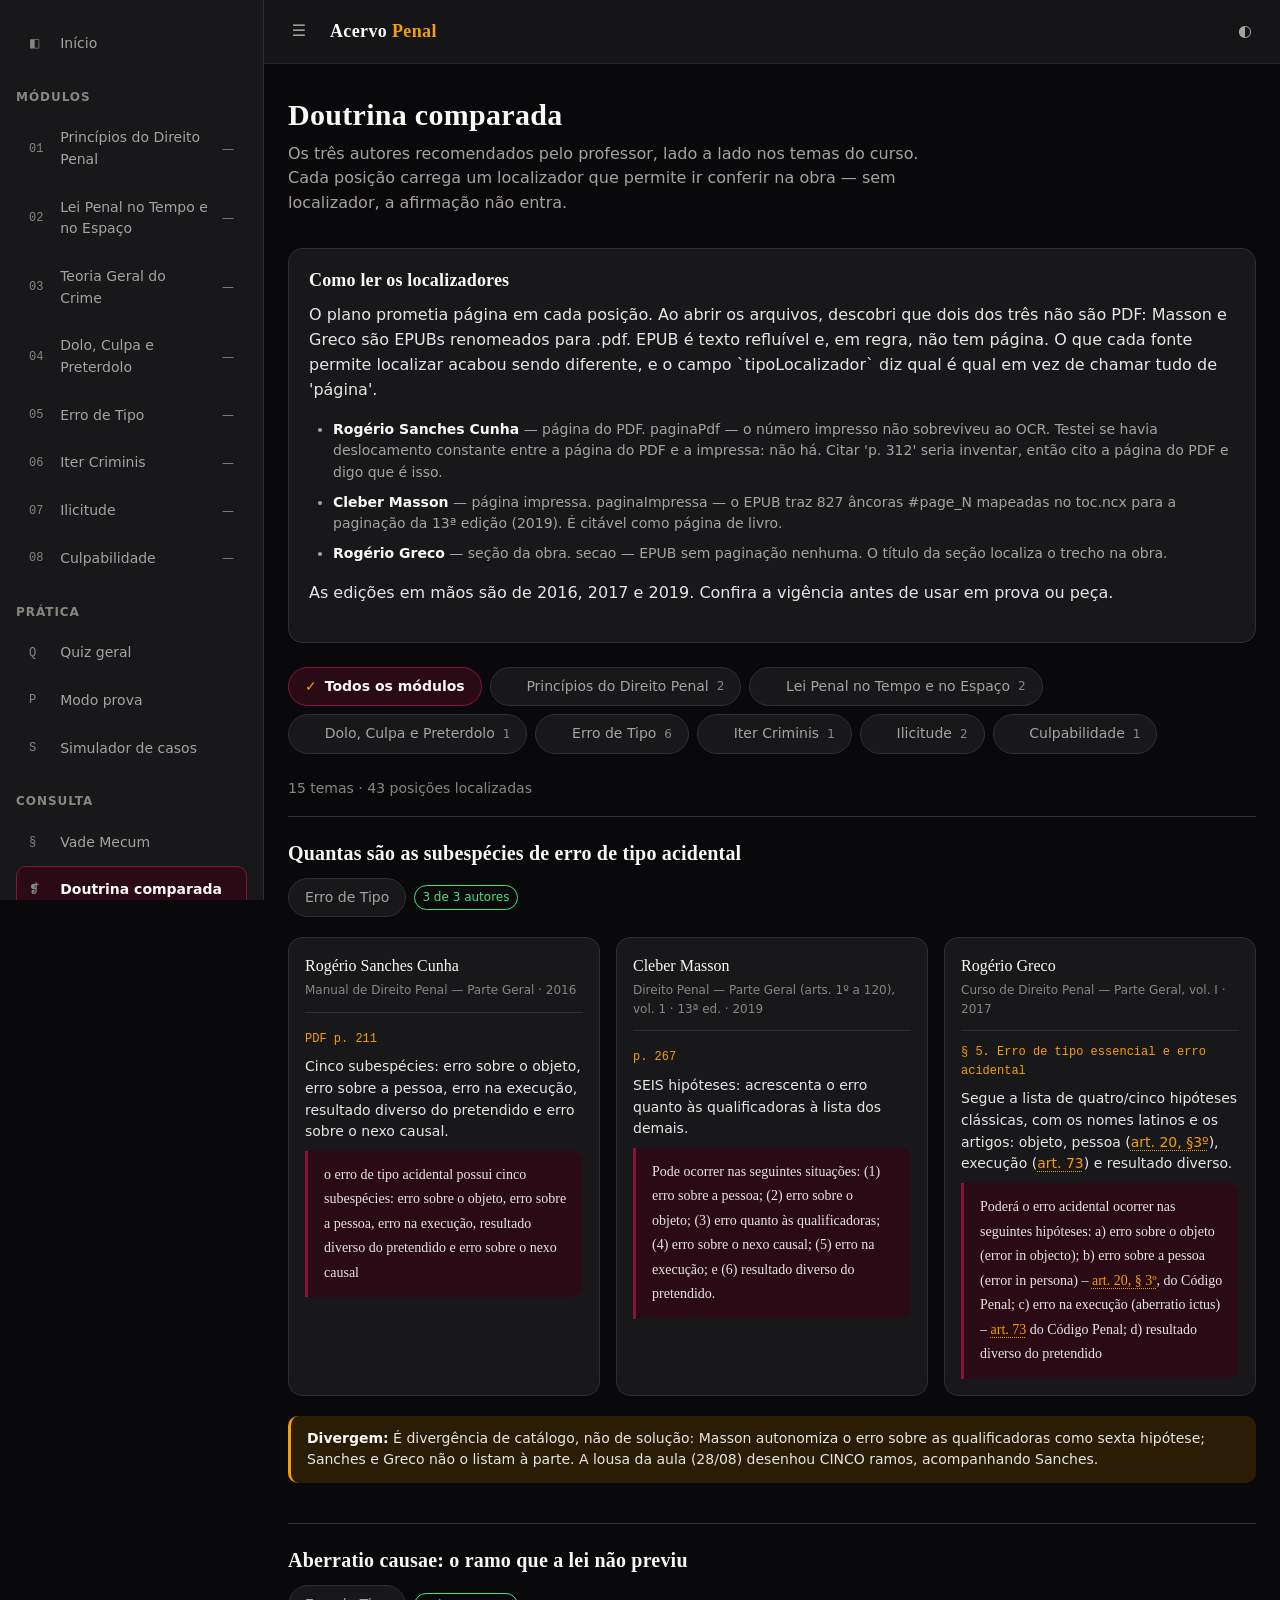
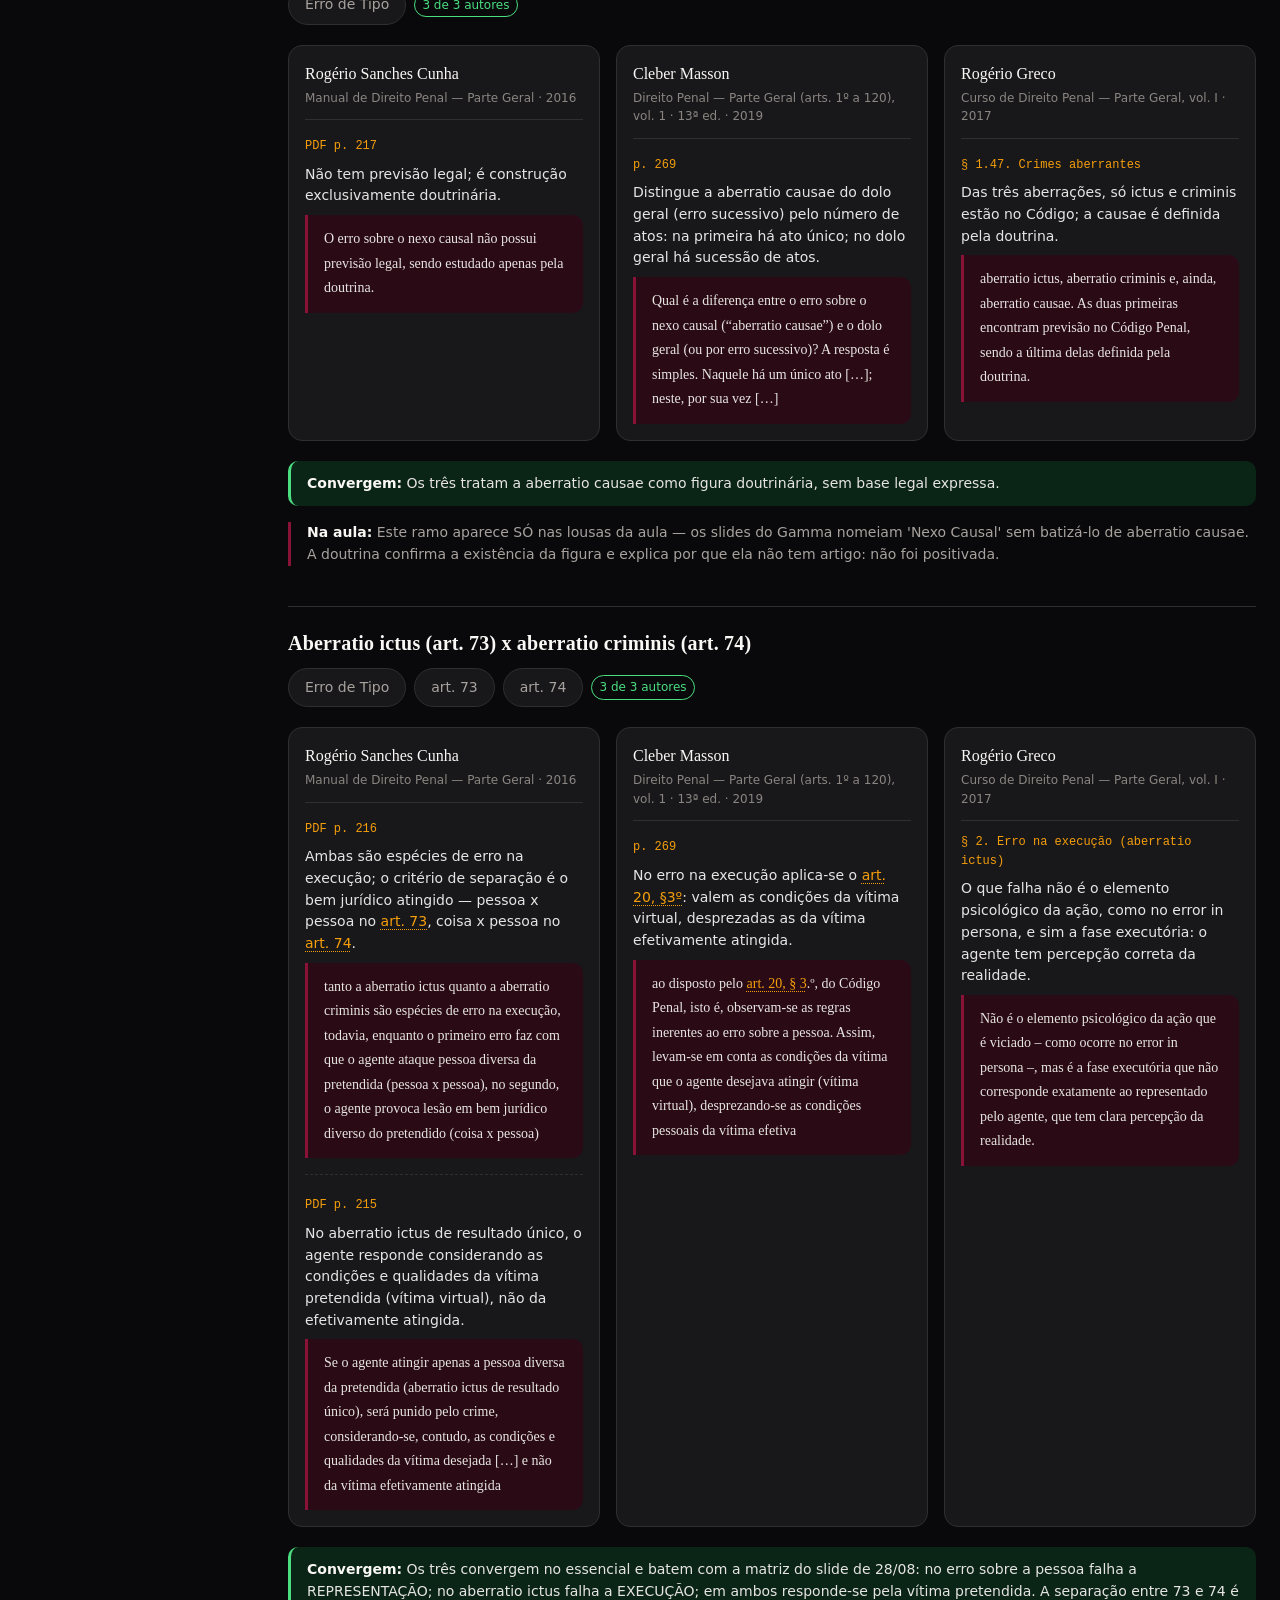
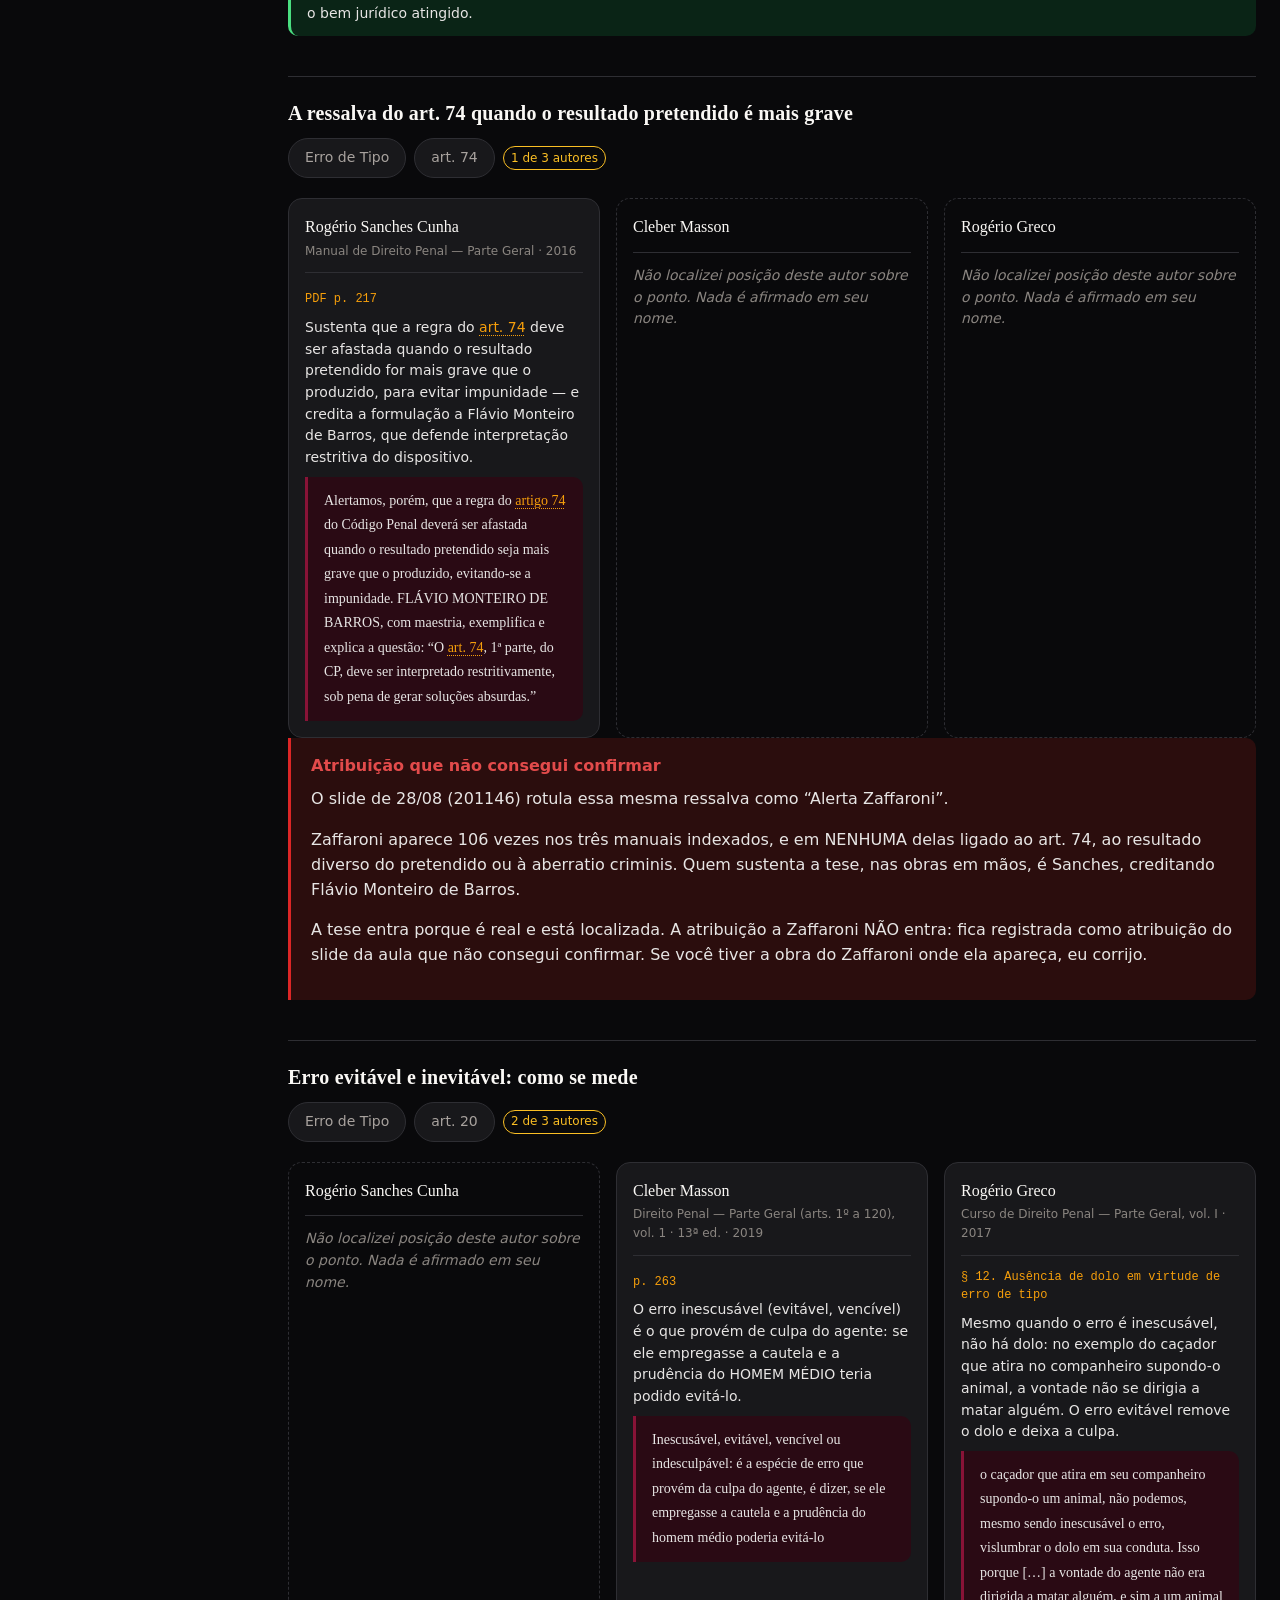
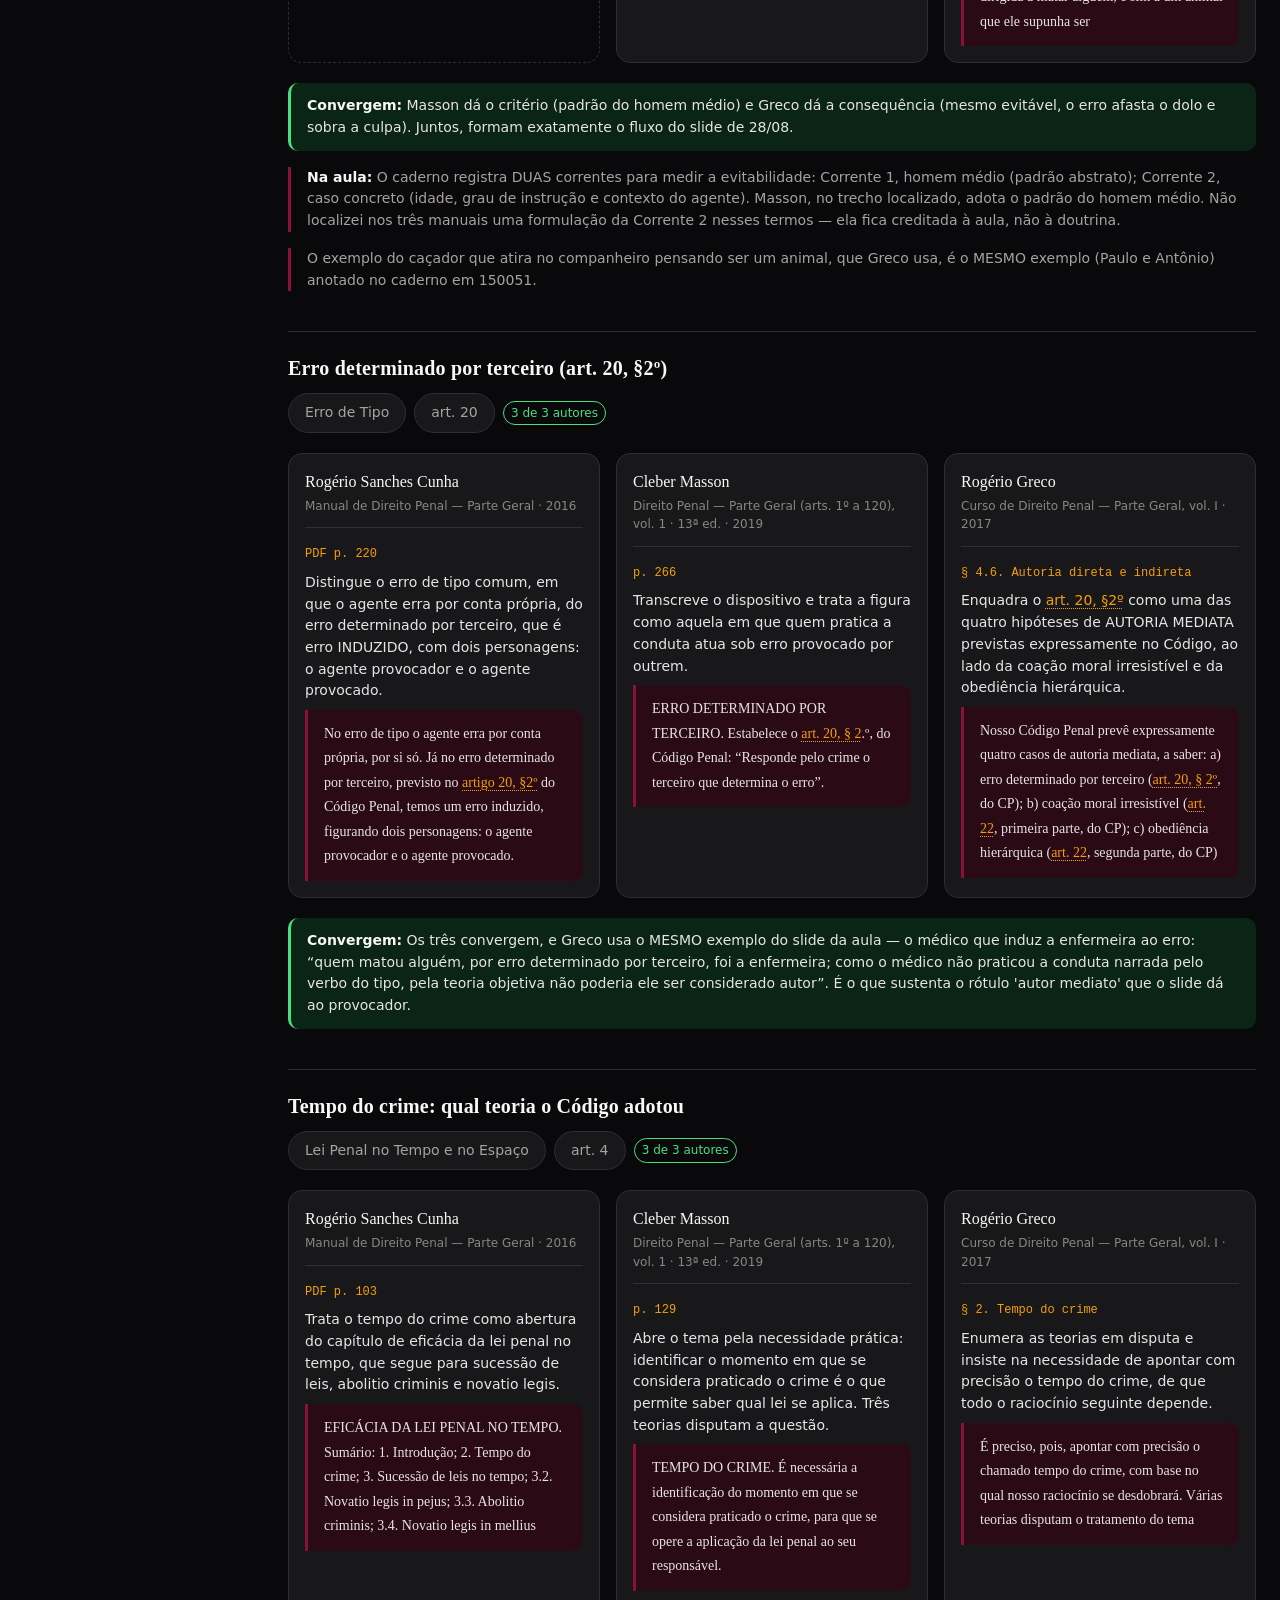
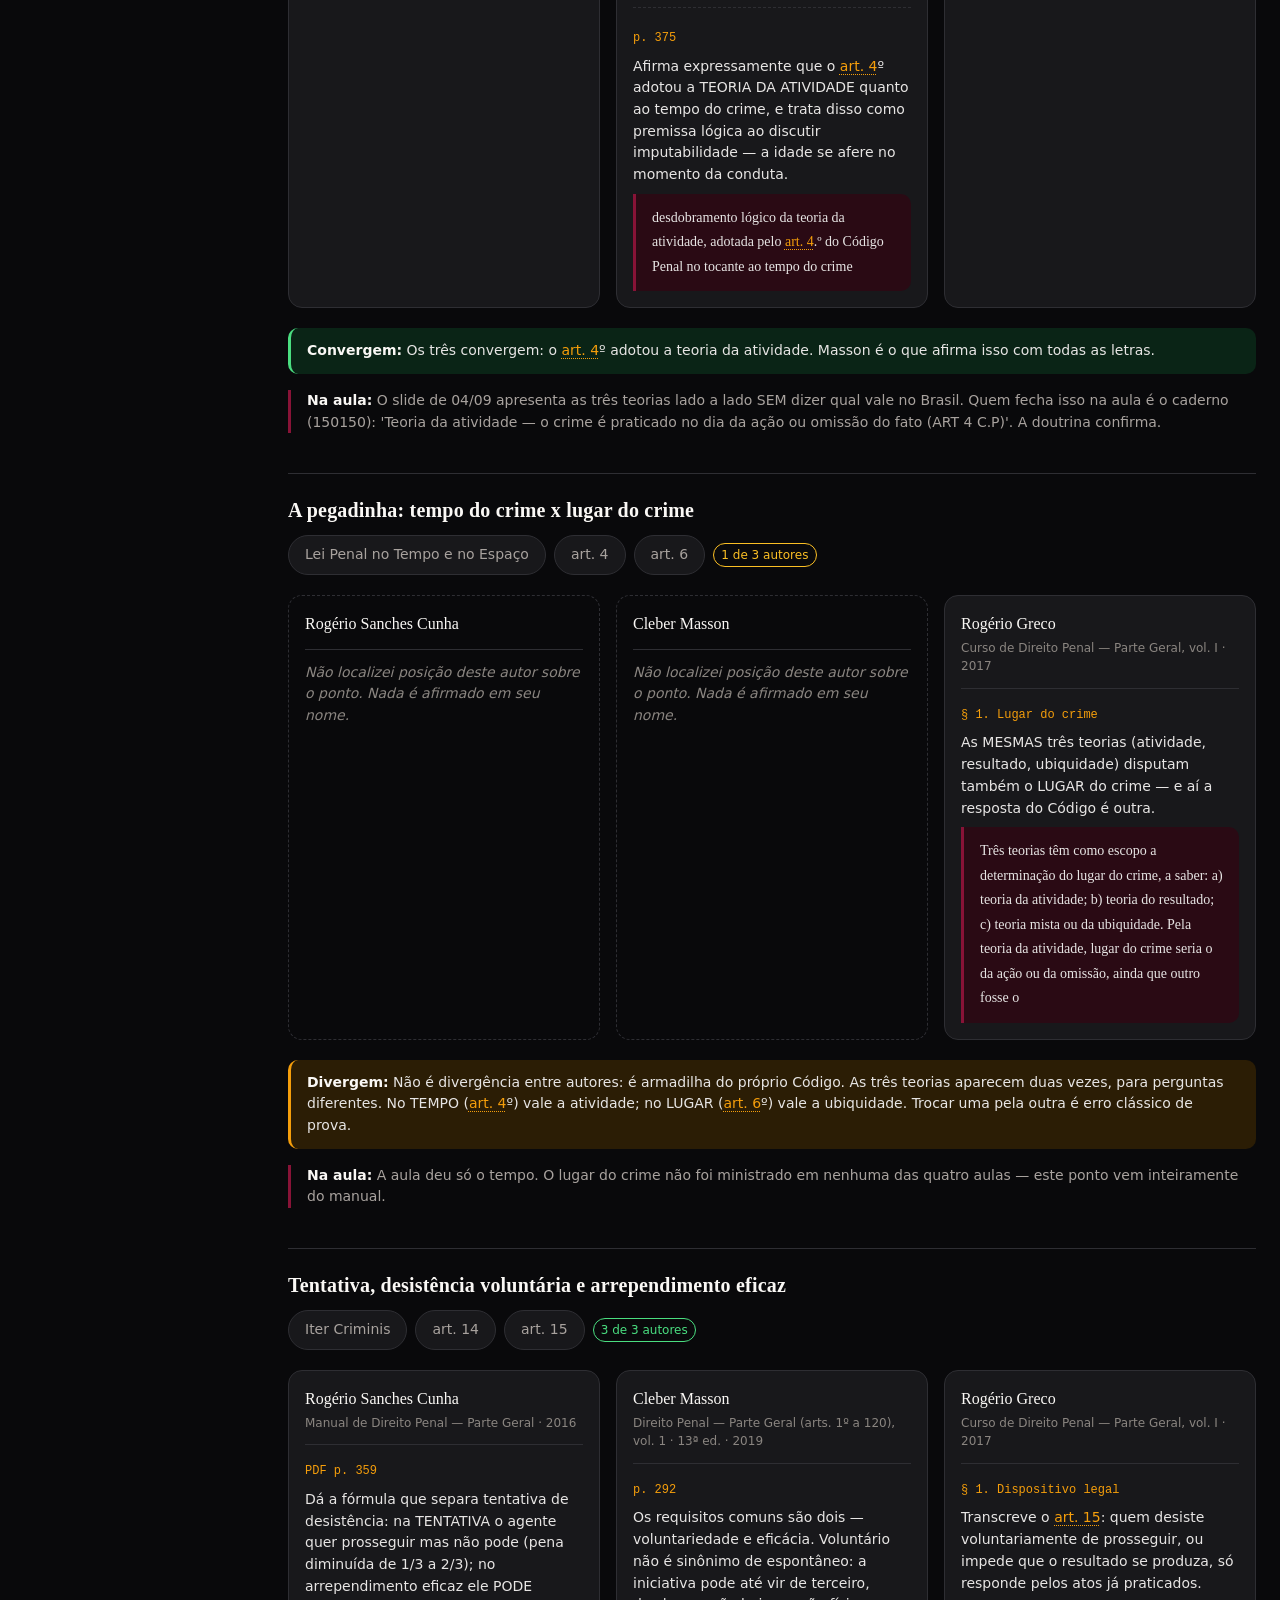
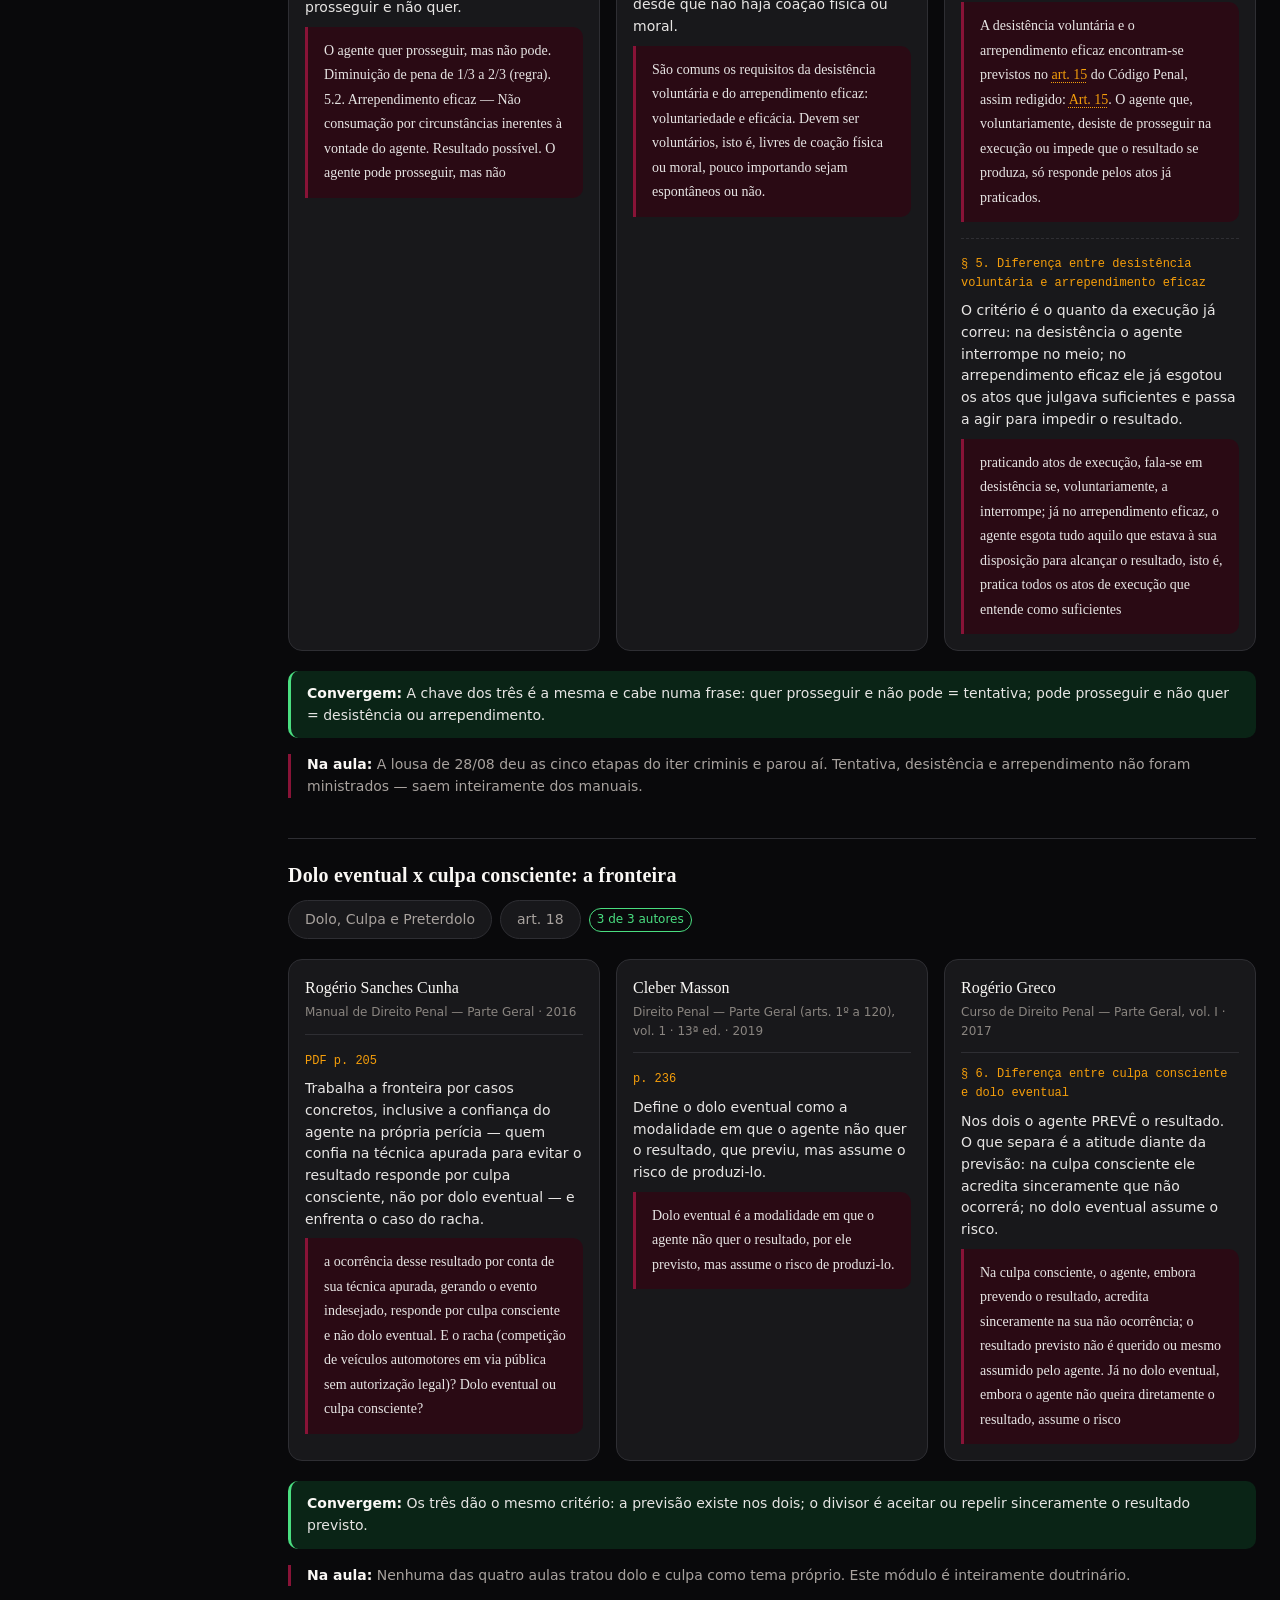
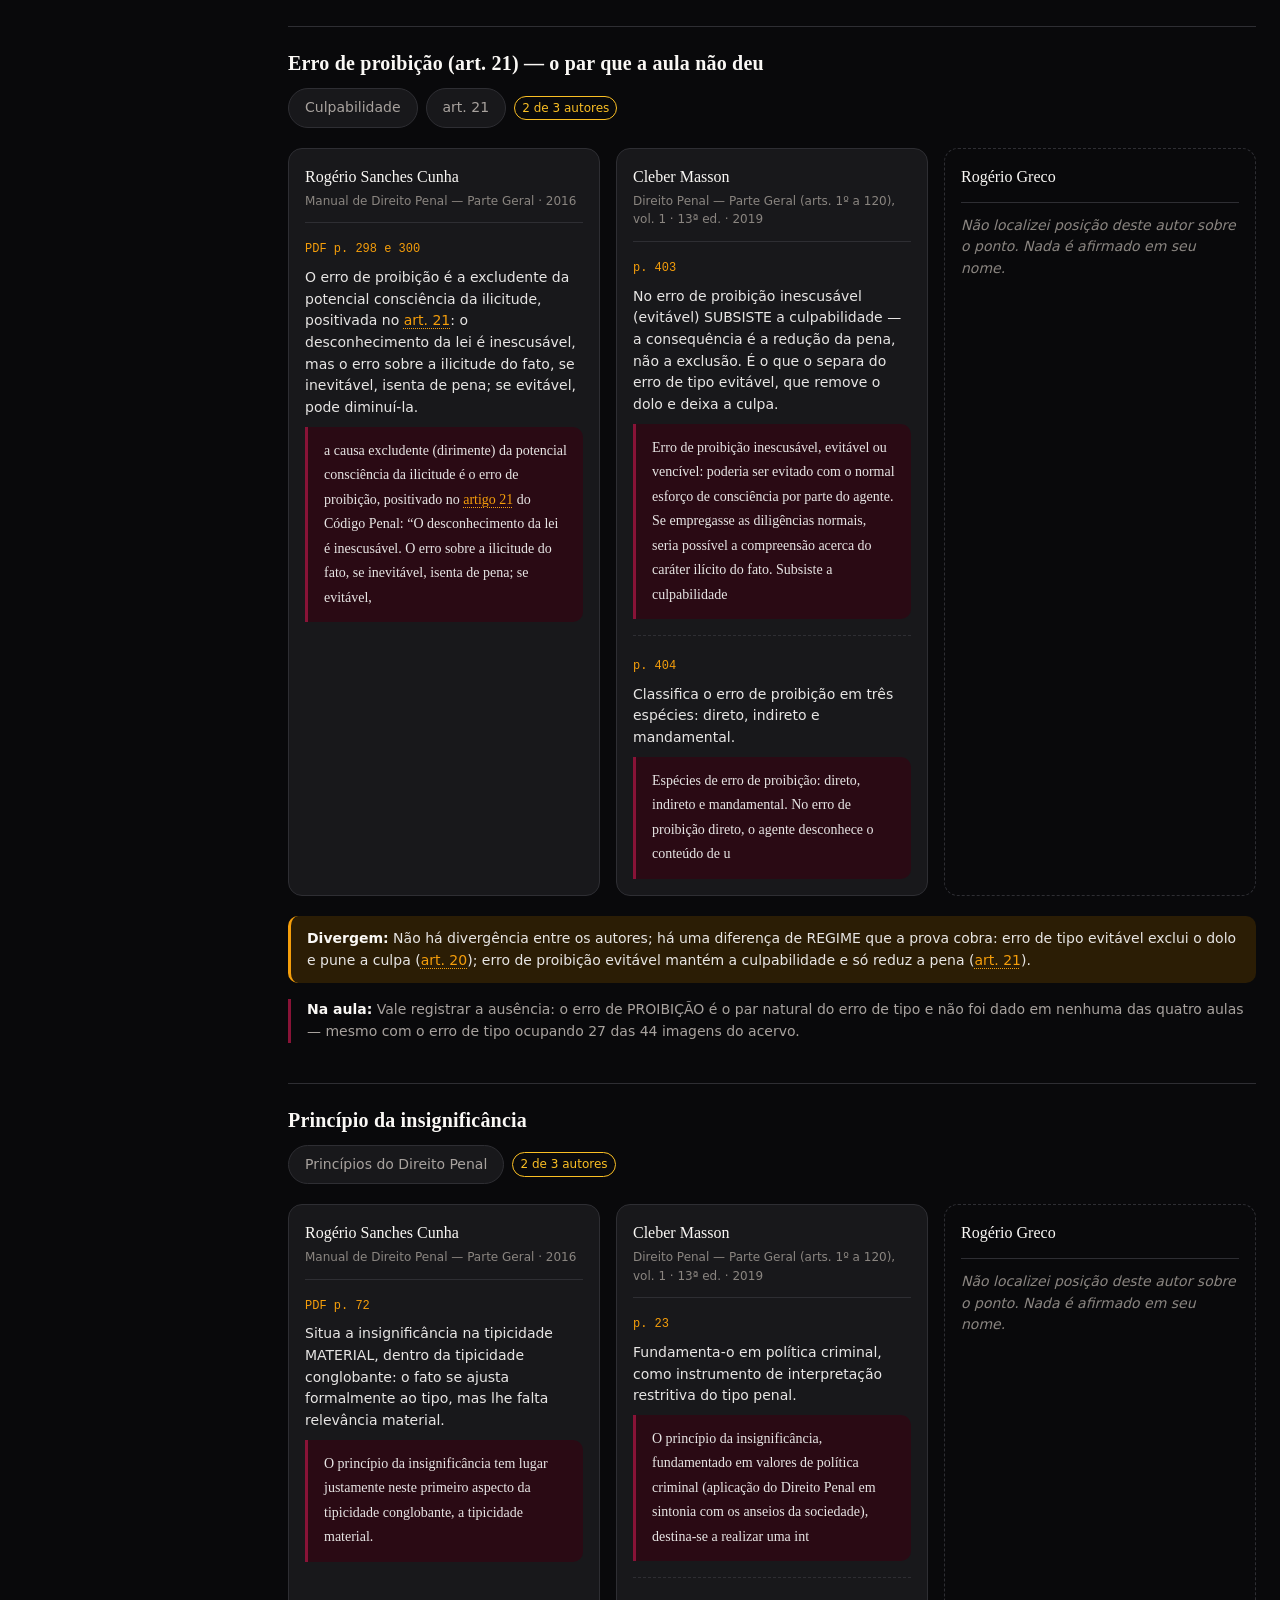
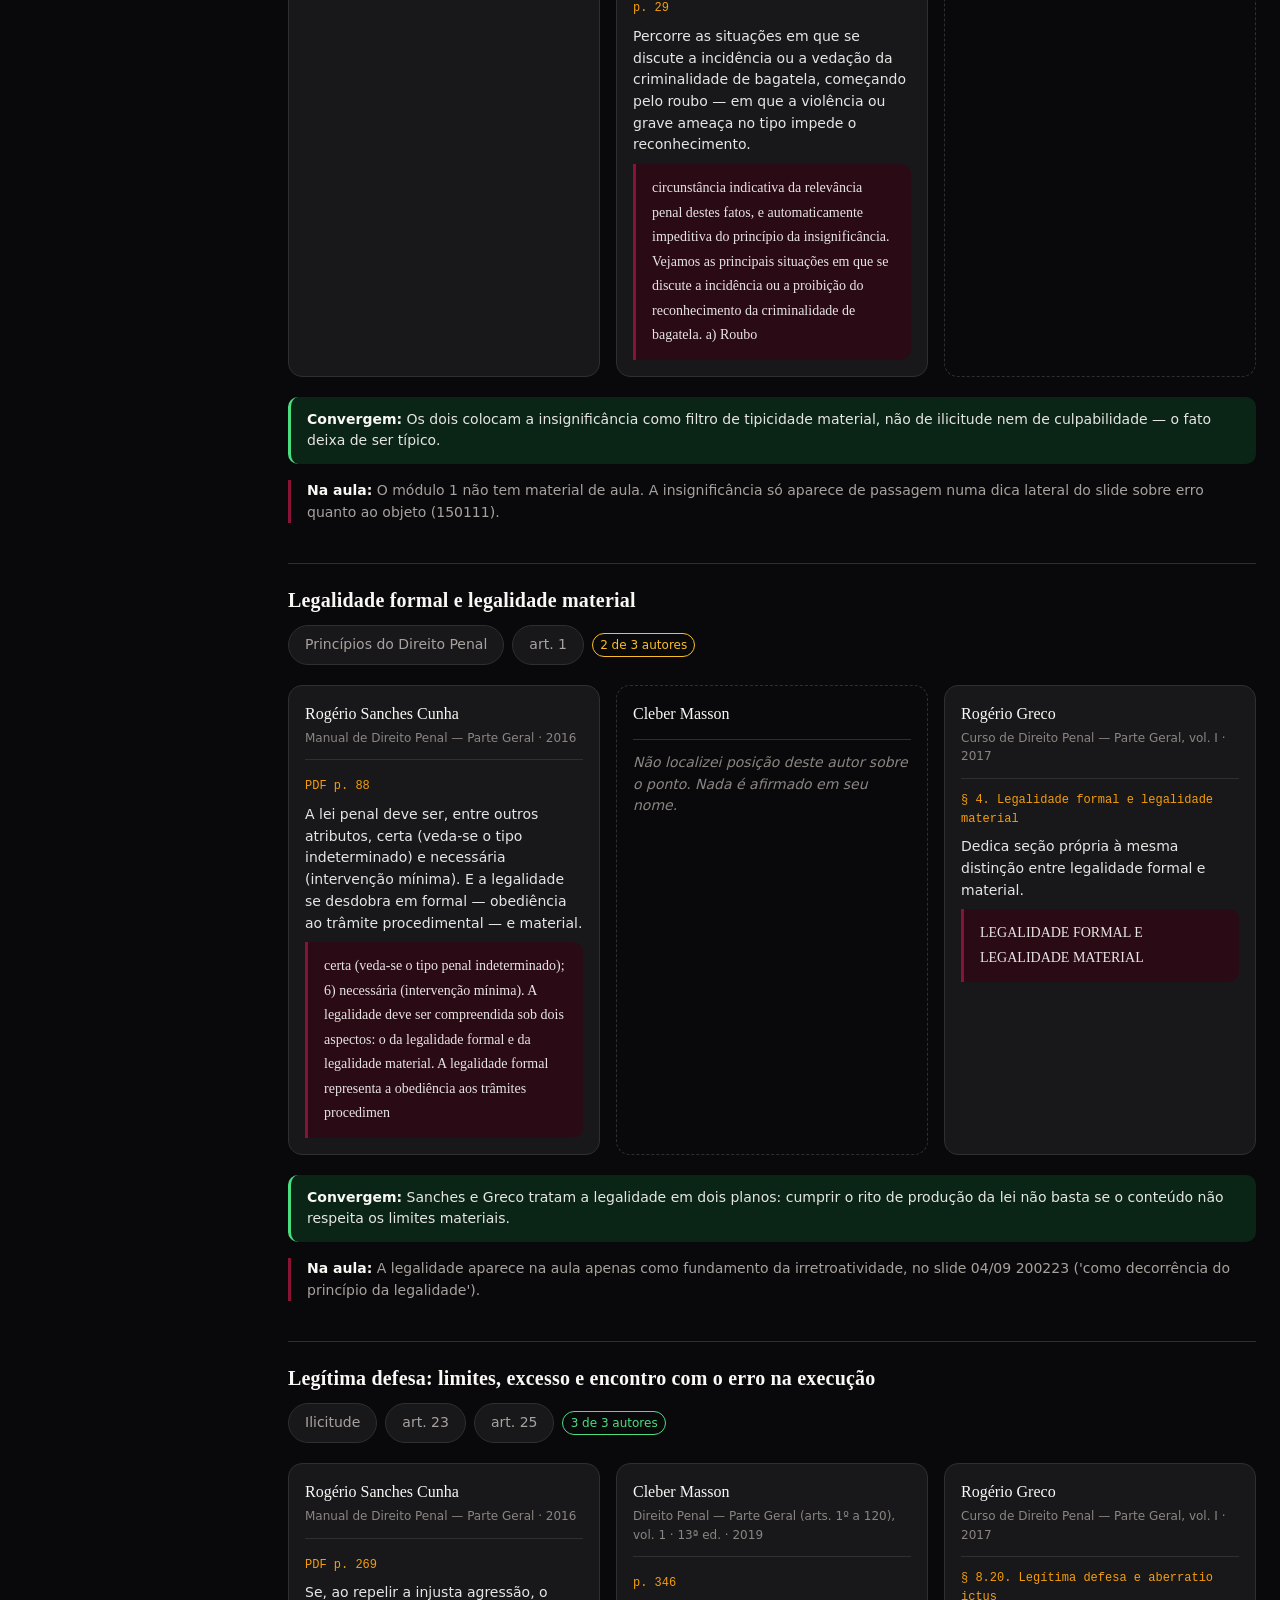
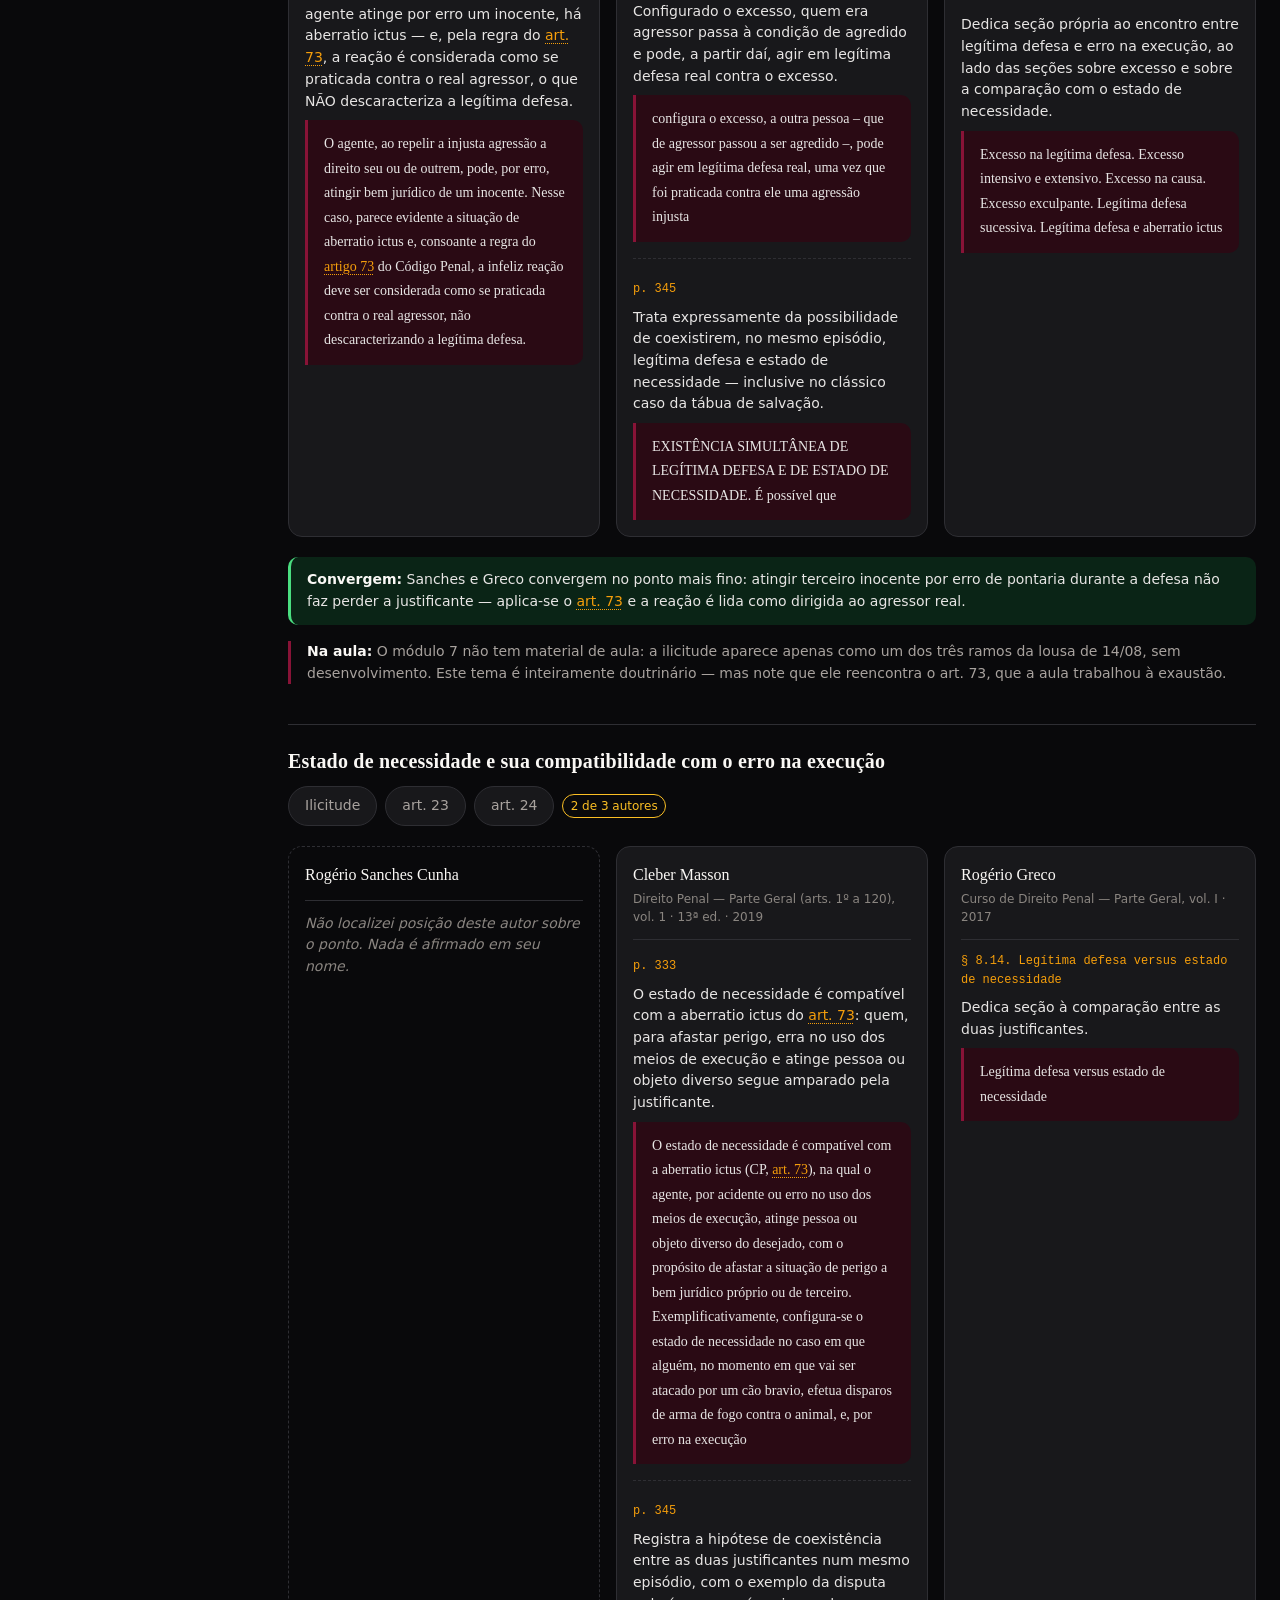
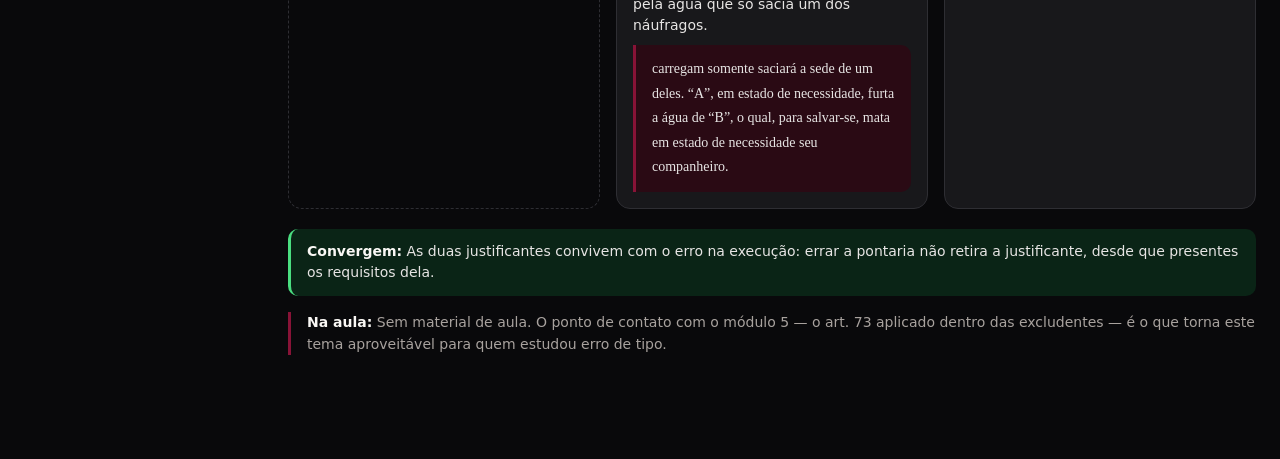
==== doutrina.html @ 74ef8bcc "feat: banco de questoes ampliado, flashcards com estado visivel e doutrina comparada Fases 6 e 7 do " ====
<!doctype html>
<html lang="pt-BR">
<head>
  <meta charset="utf-8">
  <meta name="viewport" content="width=device-width, initial-scale=1, viewport-fit=cover">
  <title>Doutrina comparada — Acervo Penal</title>
  <meta name="description" content="Sanches, Masson e Greco lado a lado nos temas do curso, com localizador em cada posição e links para os artigos do Código Penal.">
  <meta name="theme-color" content="#09090B">

  <link rel="manifest" href="manifest.json">
  <link rel="icon" href="favicon.ico" sizes="any">
  <meta name="apple-mobile-web-app-capable" content="yes">
  <meta name="apple-mobile-web-app-status-bar-style" content="black-translucent">
  <meta name="apple-mobile-web-app-title" content="Acervo Penal">

  <link rel="stylesheet" href="css/variables.css">
  <link rel="stylesheet" href="css/base.css">
  <link rel="stylesheet" href="css/layout.css">
  <link rel="stylesheet" href="css/components.css">
  <link rel="stylesheet" href="css/paginas.css">
</head>
<body class="tem-bottomnav">

<a class="skip-link" href="#conteudo">Pular para o conteúdo</a>
<div class="sidebar-backdrop" id="sidebarBackdrop"></div>
<aside class="sidebar" id="sidebar" aria-label="Navegação do acervo"></aside>

<div class="app">
  <header class="topbar">
    <button class="icon-btn menu-toggle" id="btnMenu" aria-label="Abrir menu" aria-expanded="false" aria-controls="sidebar">☰</button>
    <a class="topbar-marca" href="index.html">Acervo <span>Penal</span></a>
    <span class="topbar-espaco"></span>
    <button class="icon-btn" id="btnTema" aria-label="Alternar tema claro e escuro" aria-pressed="false">◐</button>
  </header>

  <main class="main" id="conteudo">
    <div class="container">
      <div class="pagina-cabecalho">
        <h1 class="pagina-titulo">Doutrina comparada</h1>
        <p class="pagina-sub">
          Os três autores recomendados pelo professor, lado a lado nos temas do curso.
          Cada posição carrega um localizador que permite ir conferir na obra — sem
          localizador, a afirmação não entra.
        </p>
      </div>
      <div id="doutrina"></div>
    </div>
  </main>
</div>

<nav class="bottom-nav" id="bottomNav" aria-label="Navegação principal"></nav>

<script src="data/bundle.js"></script>
<script src="js/storage.js"></script>
<script src="js/progress.js"></script>
<script src="js/modules.js"></script>
<script src="js/app.js"></script>
<script src="js/doutrina.js"></script>
<script>
  App.iniciarShell("doutrina");
  Doutrina.iniciar(document.getElementById("doutrina"));
</script>

<script>
/* isSecureContext é verdadeiro sob HTTPS e também em localhost, mas falso
   em file:// — que é onde o navegador recusaria o registro e a tentativa
   sujaria o console, coisa que este projeto não admite. */
if ("serviceWorker" in navigator && window.isSecureContext) {
  addEventListener("load", () => {
    navigator.serviceWorker.register("sw.js").catch(() => {});
  });
}
</script>

</body>
</html>
---- css/variables.css ----
/* ═══════════════════════════════════════════════════════════════
   Acervo Penal — tokens de design
   Paleta penalista: vinho bordô + âmbar sobre ônix.

   FONTE ÚNICA DE VERDADE. Nenhum valor cru de cor, espaço, raio,
   sombra ou duração deve aparecer nos outros arquivos CSS. Trocar a
   identidade visual inteira tem de ser editar só este arquivo — é o
   que permite a rodada de refinamento no Astra sem caçar valores.

   ─────────────────────────────────────────────────────────────
   SOBRE OS NÚMEROS DE CONTRASTE NOS COMENTÁRIOS
   Todos foram medidos (WCAG 2.1, fórmula de luminância relativa)
   contra os dois fundos reais do tema escuro: --onix-fundo #09090B
   e --onix-superficie #18181B. O par mais apertado é sempre o da
   superfície, então é ele que decide.

   Exigências: texto ≥ 4,5:1 · texto grande e componentes ≥ 3:1.

   O ACHADO QUE MOLDOU ESTA PALETA
   O vinho bordô #881337 dá 2,08:1 sobre o fundo e 1,85:1 sobre o
   card. Ele reprova não só como texto, mas até como borda ou ícone.
   Isso NÃO o desqualifica: ele continua sendo a cor da identidade —
   só que como PREENCHIMENTO, onde o contraste que importa é o do
   rótulo sobre ele (#FAF8F5 sobre #881337 = 9,02:1, folgado).

   A consequência de desenho é que o vinho manda nos fundos e o
   âmbar manda no que é interativo e no que é texto de destaque.
   Para quando a família vinho precisar mesmo virar texto, existe
   --vinho-texto, a menor variação da mesma matiz que passa.
   ═══════════════════════════════════════════════════════════════ */

:root {
  /* ── Identidade: vinho bordô ────────────────────────────────
     PREENCHIMENTO APENAS. Ver a nota do cabeçalho.               */
  --vinho:        #881337;  /* 2,08 fundo · 1,85 card — só fundo  */
  --vinho-claro:  #991B1B;  /* 2,39 · 2,13 — hover do preenchim.  */
  --vinho-fundo:  #2A0A14;  /* lavagem para faixas e selos        */

  /* Menor clareamento da matiz vinho que passa AA como texto.
     Usar em destaque tipográfico da família vinho no tema escuro. */
  --vinho-texto:  #E54274;  /* 5,08 fundo · 4,52 card — AA texto  */

  /* ── Acento: âmbar ──────────────────────────────────────────
     Passa como texto com folga nos dois fundos, então é ele que
     carrega links, ícones e números.                             */
  --ambar:        #F59E0B;  /* 9,26 fundo · 8,25 card — AA texto  */
  --ambar-escuro: #D97706;  /* 6,24 · 5,56 — AA texto e bordas    */
  --ambar-fundo:  #2B1D05;  /* lavagem para realces               */

  /* ── Ônix: fundos do tema escuro ───────────────────────────── */
  --onix-fundo:      #09090B;
  --onix-superficie: #18181B;
  --onix-elevado:    #202024;
  --onix-hover:      #27272A;
  --borda-sutil:     #2E2E33;

  /* ── Texto do tema escuro ──────────────────────────────────── */
  --pergaminho:      #FAF8F5;  /* 18,77 · 16,71 — títulos          */
  --texto-claro:     #E7E5E4;  /* 15,85 · 14,11 — corpo            */
  --texto-medio:     #A8A29E;  /*  7,89 ·  7,02 — secundário       */
  --texto-apagado:   #8A8580;  /*  5,45 ·  4,85 — legendas         */

  /* ── Estados ────────────────────────────────────────────────
     #DC2626 dá 4,12 / 3,67: aprova como COMPONENTE (≥3) e reprova
     como TEXTO (<4,5). Fica na borda e no fundo do alerta; o texto
     do alerta usa --alerta-texto.                                */
  --alerta:        #DC2626;  /* 4,12 · 3,67 — borda/fundo         */
  --alerta-texto:  #E24B4B;  /* 5,06 · 4,51 — AA texto            */
  --alerta-fundo:  #2B0D0D;
  --sucesso:       #4ADE80;  /* 12,3 · 10,9                       */
  --sucesso-fundo: #0A2416;
  --atencao:       #FBBF24;  /* 11,6 · 10,3                       */

  /* ── Botão primário ────────────────────────────────────────
     O preenchimento é o vinho da identidade; quem precisa passar
     é o rótulo sobre ele, e passa com folga.                     */
  --btn-primario-bg:       var(--vinho);
  --btn-primario-fg:       var(--pergaminho);  /* 9,02 sobre vinho */
  --btn-primario-bg-hover: var(--vinho-claro);
  --btn-primario-fg-hover: var(--pergaminho);  /* 7,84 — ainda AA  */

  /* ── Semânticos: é o que o resto do CSS consome ─────────────
     Nunca use os tokens de paleta acima diretamente nos outros
     arquivos. Consuma daqui — é o que faz o tema claro funcionar
     sem reescrever componente nenhum.                            */
  --bg:            var(--onix-fundo);
  --bg-superficie: var(--onix-superficie);
  --bg-elevado:    var(--onix-elevado);
  --bg-hover:      var(--onix-hover);
  --borda:         var(--borda-sutil);

  --texto:           var(--texto-claro);
  --texto-titulo:    var(--pergaminho);
  --texto-secundario: var(--texto-medio);
  --texto-suave:     var(--texto-apagado);

  --link:       var(--ambar);
  --link-hover: #FBBF24;
  --destaque:   var(--ambar);
  --marca:      var(--vinho);

  /* ── Níveis do simulador de casos práticos ─────────────────
     Todos medidos como texto sobre a superfície do card.         */
  --nivel-1: #4ADE80;  /* básico          — 10,9 */
  --nivel-2: #F59E0B;  /* intermediário   —  8,25 */
  --nivel-3: #E54274;  /* avançado        —  4,52 */
  --nivel-4: #C084FC;  /* alta complexid. —  6,90 */

  /* ── Correção discursiva ───────────────────────────────────── */
  --quesito-ok:      var(--sucesso);
  --quesito-parcial: var(--atencao);
  --quesito-falta:   var(--alerta-texto);

  /* ── Tipografia ────────────────────────────────────────────
     Serifada para o texto de leitura longa e para os títulos —
     é o registro do documento jurídico. Sem serifa para interface,
     rótulos e dados.                                             */
  --fonte-titulo: 'Cinzel', 'Merriweather', Georgia, serif;
  --fonte-leitura: 'Merriweather', Georgia, 'Times New Roman', serif;
  --fonte-ui: 'Source Sans 3', 'Inter', system-ui, -apple-system, sans-serif;
  --fonte-mono: 'JetBrains Mono', ui-monospace, 'Courier New', monospace;

  --texto-xs:   0.75rem;
  --texto-sm:   0.875rem;
  --texto-base: 1rem;
  --texto-lg:   1.125rem;
  --texto-xl:   1.25rem;
  --texto-2xl:  1.5rem;
  --texto-3xl:  1.875rem;
  --texto-4xl:  2.25rem;

  --entrelinha-justa:    1.25;
  --entrelinha-normal:   1.55;
  --entrelinha-relaxada: 1.75;  /* leitura longa em serifada */

  /* ── Espaçamento ───────────────────────────────────────────── */
  --esp-1:  0.25rem;
  --esp-2:  0.5rem;
  --esp-3:  0.75rem;
  --esp-4:  1rem;
  --esp-5:  1.25rem;
  --esp-6:  1.5rem;
  --esp-8:  2rem;
  --esp-10: 2.5rem;
  --esp-12: 3rem;
  --esp-16: 4rem;

  /* ── Raios ─────────────────────────────────────────────────── */
  --raio-sm:   6px;
  --raio-md:   10px;
  --raio-lg:   14px;
  --raio-xl:   20px;
  --raio-full: 999px;

  /* ── Sombras ───────────────────────────────────────────────── */
  --sombra-sm:   0 1px 3px rgba(0, 0, 0, 0.5);
  --sombra-md:   0 4px 24px rgba(0, 0, 0, 0.55);
  --sombra-lg:   0 12px 40px rgba(0, 0, 0, 0.7);
  --sombra-halo: 0 0 0 1px rgba(136, 19, 55, 0.5), 0 0 24px rgba(245, 158, 11, 0.15);

  /* ── Vidro ─────────────────────────────────────────────────── */
  --vidro-bg:     rgba(24, 24, 27, 0.85);
  --vidro-blur:   blur(16px);
  --vidro-borda:  rgba(250, 248, 245, 0.07);

  /* ── Movimento ─────────────────────────────────────────────
     Seção isolada de propósito: as microinterações da rodada no
     Astra entram aqui, sem precisar caçar durações no resto.      */
  --ease:      200ms ease-out;
  --ease-slow: 320ms cubic-bezier(0.22, 1, 0.36, 1);

  /* ── Layout ────────────────────────────────────────────────── */
  --sidebar-w:   264px;
  --conteudo-max: 1080px;
  --header-h:    64px;
  --bottomnav-h: 60px;
}

/* ═══════════════════════════════════════════════════════════════
   TEMA CLARO — "pergaminho"

   Aqui a hierarquia se inverte, e é uma inversão feliz: sobre o
   pergaminho o vinho #881337 dá 9,02:1 e vira excelente cor de
   texto e de link. Já o âmbar #D97706, que brilhava no escuro,
   despenca para 3,01:1 e reprova — precisa escurecer para #A75B05.

   Só tokens são redefinidos. Nenhum componente é reescrito.
   ═══════════════════════════════════════════════════════════════ */

[data-tema="claro"] {
  --bg:            #FAF8F5;
  --bg-superficie: #F5F1EA;
  --bg-elevado:    #EFEAE1;
  --bg-hover:      #E8E2D7;
  --borda:         #DDD5C8;

  --texto:            #1C1917;  /* 16,50 fundo · 15,53 superfície */
  --texto-titulo:     #1C1917;
  --texto-secundario: #57534E;  /*  7,20 ·  6,78 */
  --texto-suave:      #746D69;  /*  4,79 ·  4,51 — mínimo que passa */

  --link:       #881337;  /* 9,02 · 8,50 — o vinho brilha no claro */
  --link-hover: #991B1B;  /* 7,84 · 7,39 */
  --destaque:   #A75B05;  /* âmbar escurecido: 4,78 · 4,50 */
  --marca:      var(--vinho);

  --alerta-texto: #D62323;  /* 4,80 · 4,52 */
  --alerta-fundo: #FDECEC;
  --sucesso-fundo: #E8F6EC;
  --ambar-fundo:  #FBF2E0;
  --vinho-fundo:  #F7E9ED;

  /* Níveis do simulador, reescurecidos para o fundo claro. */
  --nivel-1: #15803D;
  --nivel-2: #A75B05;
  --nivel-3: #A8124A;
  --nivel-4: #7E22CE;

  --sombra-sm:   0 1px 3px rgba(28, 25, 23, 0.10);
  --sombra-md:   0 4px 24px rgba(28, 25, 23, 0.12);
  --sombra-lg:   0 12px 40px rgba(28, 25, 23, 0.16);
  --sombra-halo: 0 0 0 1px rgba(136, 19, 55, 0.35), 0 0 24px rgba(136, 19, 55, 0.10);

  --vidro-bg:    rgba(250, 248, 245, 0.88);
  --vidro-borda: rgba(28, 25, 23, 0.08);
}

/* ═══════════════════════════════════════════════════════════════
   Preferências do sistema
   ═══════════════════════════════════════════════════════════════ */

@media (prefers-reduced-motion: reduce) {
  :root { --ease: 1ms linear; --ease-slow: 1ms linear; }
  *, *::before, *::after {
    animation-duration: 1ms !important;
    animation-iteration-count: 1 !important;
    transition-duration: 1ms !important;
    scroll-behavior: auto !important;
  }
}

@media (prefers-contrast: more) {
  :root {
    --texto-secundario: var(--texto-claro);
    --texto-suave:      var(--texto-medio);
    --borda:            #4A4A52;
  }
  [data-tema="claro"] {
    --texto-secundario: #1C1917;
    --texto-suave:      #44403C;
    --borda:            #B9AE9C;
  }
}
---- css/base.css ----
/* ═══════════════════════════════════════════════════════════════
   base.css — reset, tipografia e acessibilidade de base
   Só consome tokens de variables.css. Nenhum valor literal aqui.
   ═══════════════════════════════════════════════════════════════ */

*, *::before, *::after { box-sizing: border-box; }

html { -webkit-text-size-adjust: 100%; }

body {
  margin: 0;
  background: var(--bg);
  color: var(--texto);
  font-family: var(--fonte-ui);
  font-size: var(--texto-base);
  line-height: var(--entrelinha-normal);
  -webkit-font-smoothing: antialiased;
  transition: background var(--ease), color var(--ease);
}

h1, h2, h3, h4 {
  font-family: var(--fonte-titulo);
  color: var(--texto-titulo);
  line-height: var(--entrelinha-justa);
  margin: 0 0 var(--esp-3);
  font-weight: 600;
  letter-spacing: 0.01em;
}
h1 { font-size: var(--texto-3xl); }
h2 { font-size: var(--texto-2xl); }
h3 { font-size: var(--texto-xl); }
h4 { font-size: var(--texto-lg); }

p { margin: 0 0 var(--esp-4); }

/* Texto de leitura longa vai em serifada: é o registro do documento
   jurídico, e reduz o cansaço em blocos extensos de doutrina. */
.leitura, .enunciado, .acc-inner p, blockquote {
  font-family: var(--fonte-leitura);
  line-height: var(--entrelinha-relaxada);
}

a {
  color: var(--link);
  text-decoration-thickness: 1px;
  text-underline-offset: 2px;
  transition: color var(--ease);
}
a:hover { color: var(--link-hover); }

ul, ol { margin: 0 0 var(--esp-4); padding-left: var(--esp-6); }
li { margin-bottom: var(--esp-2); }

strong { color: var(--texto-titulo); font-weight: 600; }

code, kbd { font-family: var(--fonte-mono); font-size: 0.9em; }

kbd {
  background: var(--bg-elevado);
  border: 1px solid var(--borda);
  border-radius: var(--raio-sm);
  padding: 0.1em 0.4em;
}

blockquote {
  margin: 0 0 var(--esp-4);
  padding: var(--esp-4) var(--esp-5);
  border-left: 3px solid var(--vinho);
  background: var(--vinho-fundo);
  border-radius: 0 var(--raio-md) var(--raio-md) 0;
}
blockquote cite {
  display: block;
  margin-top: var(--esp-3);
  font-family: var(--fonte-ui);
  font-size: var(--texto-sm);
  color: var(--texto-secundario);
  font-style: normal;
}

button, input, textarea, select {
  font: inherit;
  color: inherit;
}
button { cursor: pointer; }

img, svg { max-width: 100%; }

hr {
  border: 0;
  border-top: 1px solid var(--borda);
  margin: var(--esp-8) 0;
}

/* ── Foco ────────────────────────────────────────────────────
   :focus-visible em vez de :focus para o anel não aparecer em
   clique de mouse, só em navegação por teclado.                */
:focus-visible {
  outline: 2px solid var(--ambar);
  outline-offset: 2px;
  border-radius: var(--raio-sm);
}
:focus:not(:focus-visible) { outline: none; }

.skip-link {
  position: absolute;
  top: -60px;
  left: var(--esp-4);
  z-index: 200;
  padding: var(--esp-3) var(--esp-5);
  background: var(--vinho);
  color: var(--pergaminho);
  border-radius: var(--raio-md);
  transition: top var(--ease);
}
.skip-link:focus { top: var(--esp-4); }

.visually-hidden {
  position: absolute;
  width: 1px; height: 1px;
  padding: 0; margin: -1px;
  overflow: hidden;
  clip: rect(0 0 0 0);
  white-space: nowrap;
  border: 0;
}

[hidden], .oculto { display: none !important; }

/* Alvos de toque com no mínimo 44px, exigência de uso no celular. */
@media (pointer: coarse) {
  button, .btn, .chip, a.nav-item { min-height: 44px; }
}
---- css/layout.css ----
/* ═══════════════════════════════════════════════════════════════
   layout.css — shell da aplicação: topbar, sidebar, grid, breakpoints

   Mobile-first. Cinco larguras em todo o projeto, e só:
     480  · estatísticas passam a 4 colunas
     768  · grades a 2 colunas, respiro maior
    1024  · sidebar vira coluna fixa e a bottom-nav some
    1440  · grades a 3 colunas
   máx 1023 · reserva espaço para a bottom-nav
   ═══════════════════════════════════════════════════════════════ */

.app { min-height: 100vh; display: flex; flex-direction: column; }

/* ── Topbar ─────────────────────────────────────────────────── */

.topbar {
  position: sticky;
  top: 0;
  z-index: 50;
  height: var(--header-h);
  display: flex;
  align-items: center;
  gap: var(--esp-3);
  padding: 0 var(--esp-4);
  background: var(--vidro-bg);
  backdrop-filter: var(--vidro-blur);
  border-bottom: 1px solid var(--vidro-borda);
}
.topbar-marca {
  font-family: var(--fonte-titulo);
  font-size: var(--texto-lg);
  font-weight: 600;
  color: var(--texto-titulo);
  text-decoration: none;
  letter-spacing: 0.02em;
}
.topbar-marca span { color: var(--ambar); }
.topbar-espaco { flex: 1; }

/* ── Sidebar ────────────────────────────────────────────────── */

.sidebar {
  position: fixed;
  inset: 0 auto 0 0;
  width: var(--sidebar-w);
  z-index: 90;
  padding: var(--esp-5) var(--esp-4);
  background: var(--bg-superficie);
  border-right: 1px solid var(--borda);
  overflow-y: auto;
  transform: translateX(-100%);
  transition: transform var(--ease-slow);
}
.sidebar.aberta { transform: translateX(0); }

.sidebar-backdrop {
  position: fixed;
  inset: 0;
  z-index: 80;
  background: rgba(0, 0, 0, 0.6);
  opacity: 0;
  pointer-events: none;
  transition: opacity var(--ease);
}
.sidebar-backdrop.visivel { opacity: 1; pointer-events: auto; }

.nav-grupo {
  font-size: var(--texto-xs);
  font-weight: 700;
  letter-spacing: 0.08em;
  text-transform: uppercase;
  color: var(--texto-suave);
  margin: var(--esp-5) 0 var(--esp-2);
}
.nav-grupo:first-child { margin-top: 0; }

.nav-item {
  display: flex;
  align-items: center;
  gap: var(--esp-3);
  padding: var(--esp-3);
  border: 1px solid transparent;
  border-radius: var(--raio-md);
  color: var(--texto-secundario);
  text-decoration: none;
  font-size: var(--texto-sm);
  transition: background var(--ease), color var(--ease), border-color var(--ease);
}
.nav-item:hover { background: var(--bg-hover); color: var(--texto); }

/* O item ativo é marcado por classe E por aria-current. O projeto
   irmão só tinha a classe: leitor de tela não sabia onde estava. */
.nav-item.ativo,
.nav-item[aria-current="page"] {
  background: var(--vinho-fundo);
  border-color: var(--vinho);
  color: var(--texto-titulo);
  font-weight: 600;
}
.nav-item-num {
  font-family: var(--fonte-mono);
  font-size: var(--texto-xs);
  color: var(--texto-suave);
  min-width: 1.6em;
}
.nav-item-txt { flex: 1; }
.nav-item-pct { font-size: var(--texto-xs); color: var(--ambar); }
.nav-item-pct.apagado { color: var(--texto-suave); }
.nav-item[aria-disabled="true"] { opacity: 0.45; pointer-events: none; }

/* ── Conteúdo ───────────────────────────────────────────────── */

.main { flex: 1; padding: var(--esp-6) var(--esp-4) var(--esp-12); }
.container { max-width: var(--conteudo-max); margin: 0 auto; }
.container-estreito { max-width: 720px; margin: 0 auto; }

.pagina-cabecalho { margin-bottom: var(--esp-8); }
.pagina-titulo { font-size: var(--texto-3xl); margin-bottom: var(--esp-2); }
.pagina-sub { color: var(--texto-secundario); max-width: 62ch; }

.secao { margin-bottom: var(--esp-10); }
.secao-titulo {
  display: flex;
  align-items: center;
  gap: var(--esp-3);
  font-size: var(--texto-xl);
  margin-bottom: var(--esp-4);
}

/* ── Grades ─────────────────────────────────────────────────── */

.grade { display: grid; gap: var(--esp-4); grid-template-columns: 1fr; }
.grade-stats { display: grid; gap: var(--esp-3); grid-template-columns: repeat(2, 1fr); }

.stat {
  background: var(--bg-superficie);
  border: 1px solid var(--borda);
  border-radius: var(--raio-md);
  padding: var(--esp-4);
  text-align: center;
}
.stat-valor {
  font-family: var(--fonte-titulo);
  font-size: var(--texto-2xl);
  color: var(--ambar);
  line-height: 1;
}
.stat-rotulo {
  font-size: var(--texto-xs);
  color: var(--texto-secundario);
  margin-top: var(--esp-2);
}

/* ── Bottom-nav (celular) ───────────────────────────────────── */

.bottom-nav {
  position: fixed;
  inset: auto 0 0 0;
  z-index: 60;
  height: var(--bottomnav-h);
  display: flex;
  background: var(--vidro-bg);
  backdrop-filter: var(--vidro-blur);
  border-top: 1px solid var(--vidro-borda);
}
.bn-item {
  flex: 1;
  display: flex;
  flex-direction: column;
  align-items: center;
  justify-content: center;
  gap: 2px;
  color: var(--texto-suave);
  text-decoration: none;
  font-size: var(--texto-xs);
}
.bn-item.ativo, .bn-item[aria-current="page"] { color: var(--ambar); }
.bn-icone { font-size: var(--texto-lg); line-height: 1; }

body.tem-bottomnav .main { padding-bottom: calc(var(--bottomnav-h) + var(--esp-8)); }

/* ── Breakpoints ────────────────────────────────────────────── */

@media (min-width: 480px) {
  .grade-stats { grid-template-columns: repeat(4, 1fr); }
}

@media (min-width: 768px) {
  .main { padding: var(--esp-8) var(--esp-6) var(--esp-16); }
  .grade { grid-template-columns: repeat(2, 1fr); }
}

@media (min-width: 1024px) {
  .sidebar { transform: none; }
  .sidebar-backdrop { display: none; }
  .menu-toggle { display: none; }
  .app { padding-left: var(--sidebar-w); }
  .bottom-nav { display: none; }
  body.tem-bottomnav .main { padding-bottom: var(--esp-16); }
}

@media (min-width: 1440px) {
  .grade { grid-template-columns: repeat(3, 1fr); }
}

@media print {
  .topbar, .sidebar, .bottom-nav, .sidebar-backdrop, .btn, .chip { display: none !important; }
  .app { padding-left: 0; }
  body { background: #fff; color: #000; }
  .acc-corpo { grid-template-rows: 1fr !important; }
}
---- css/components.css ----
/* ═══════════════════════════════════════════════════════════════
   components.css — botões, cartões, selos, chips, tabelas
   ═══════════════════════════════════════════════════════════════ */

/* ── Botões ─────────────────────────────────────────────────── */

.btn {
  display: inline-flex;
  align-items: center;
  justify-content: center;
  gap: var(--esp-2);
  padding: var(--esp-3) var(--esp-5);
  border: 1px solid var(--borda);
  border-radius: var(--raio-md);
  background: var(--bg-elevado);
  color: var(--texto);
  font-size: var(--texto-sm);
  font-weight: 500;
  transition: background var(--ease), border-color var(--ease), color var(--ease), transform var(--ease);
}
.btn:hover { background: var(--bg-hover); border-color: var(--ambar-escuro); }
.btn:active { transform: translateY(1px); }
.btn:disabled { opacity: 0.45; cursor: not-allowed; transform: none; }
.btn:disabled:hover { background: var(--bg-elevado); border-color: var(--borda); }

/* O vinho é a identidade e vive aqui: como PREENCHIMENTO, onde o
   contraste que conta é o do rótulo sobre ele (9,02:1). Ver a nota
   no cabeçalho de variables.css. */
.btn-primario {
  background: var(--btn-primario-bg);
  border-color: var(--btn-primario-bg);
  color: var(--btn-primario-fg);
  font-weight: 600;
}
.btn-primario:hover {
  background: var(--btn-primario-bg-hover);
  border-color: var(--btn-primario-bg-hover);
  color: var(--btn-primario-fg-hover);
}
.btn-primario:disabled:hover { background: var(--btn-primario-bg); }

.btn-fantasma { background: transparent; border-color: transparent; }
.btn-fantasma:hover { background: var(--bg-hover); border-color: var(--borda); }

.btn-sm { padding: var(--esp-2) var(--esp-3); font-size: var(--texto-xs); }
.btn-bloco { width: 100%; }

.icon-btn {
  width: 38px; height: 38px;
  display: inline-grid;
  place-items: center;
  border: 1px solid transparent;
  border-radius: var(--raio-md);
  background: transparent;
  color: var(--texto-secundario);
  transition: background var(--ease), color var(--ease);
}
.icon-btn:hover { background: var(--bg-hover); color: var(--texto); }

/* ── Chips (filtros com estado no próprio ARIA) ─────────────── */

.chip {
  display: inline-flex;
  align-items: center;
  gap: var(--esp-2);
  padding: var(--esp-2) var(--esp-4);
  border: 1px solid var(--borda);
  border-radius: var(--raio-full);
  background: var(--bg-superficie);
  color: var(--texto-secundario);
  font-size: var(--texto-sm);
  transition: all var(--ease);
}
.chip:hover { border-color: var(--ambar-escuro); color: var(--texto); }

/* O CSS lê o próprio atributo de acessibilidade: um estado só, sem
   risco de a classe e o ARIA discordarem. */
.chip[aria-pressed="true"] {
  background: var(--vinho-fundo);
  border-color: var(--vinho);
  color: var(--texto-titulo);
  font-weight: 600;
}
.chip[aria-pressed="true"] .chip-marca { opacity: 1; }
.chip-marca { opacity: 0; color: var(--ambar); transition: opacity var(--ease); }
.chip-contagem { font-size: var(--texto-xs); color: var(--texto-suave); }
.chip:disabled { opacity: 0.4; cursor: not-allowed; }

/* ── Cartões ────────────────────────────────────────────────── */

.card {
  background: var(--bg-superficie);
  border: 1px solid var(--borda);
  border-radius: var(--raio-lg);
  padding: var(--esp-5);
}
.card + .card { margin-top: var(--esp-4); }
.card-titulo {
  font-family: var(--fonte-titulo);
  font-size: var(--texto-lg);
  color: var(--texto-titulo);
  margin: 0 0 var(--esp-3);
}

/* ── Selo de origem ──────────────────────────────────────────
   Existe porque quatro dos oito módulos não têm material de aula.
   Quem estuda precisa saber quando lê a aula e quando lê o manual. */

.selo-fonte {
  display: inline-block;
  padding: 0.15em 0.6em;
  border-radius: var(--raio-full);
  font-family: var(--fonte-ui);
  font-size: var(--texto-xs);
  font-weight: 600;
  letter-spacing: 0.02em;
  white-space: nowrap;
}
.selo-aula   { background: var(--vinho-fundo);  color: var(--vinho-texto);  border: 1px solid var(--vinho); }
.selo-manual { background: var(--ambar-fundo);  color: var(--ambar);        border: 1px solid var(--ambar-escuro); }
.selo-lei    { background: var(--sucesso-fundo); color: var(--sucesso);     border: 1px solid var(--sucesso); }
.selo-misto  { background: var(--bg-elevado);   color: var(--texto-secundario); border: 1px solid var(--borda); }

/* ── Blocos de destaque e alerta ────────────────────────────── */

.destaque {
  background: var(--ambar-fundo);
  border-left: 3px solid var(--ambar);
  border-radius: 0 var(--raio-md) var(--raio-md) 0;
  padding: var(--esp-4) var(--esp-5);
  margin-bottom: var(--esp-4);
}
.destaque-titulo { color: var(--ambar); font-weight: 600; margin-bottom: var(--esp-2); }

/* O #DC2626 fica na BORDA (aprova como componente, 4,12:1) e o texto
   usa --alerta-texto, que passa como texto. Ver variables.css. */
.alerta-bloco {
  background: var(--alerta-fundo);
  border-left: 3px solid var(--alerta);
  border-radius: 0 var(--raio-md) var(--raio-md) 0;
  padding: var(--esp-4) var(--esp-5);
  margin-bottom: var(--esp-4);
}
.alerta-titulo { color: var(--alerta-texto); font-weight: 600; margin-bottom: var(--esp-2); }

/* ── Artigo do Código Penal ─────────────────────────────────── */

.artigo-cp {
  background: var(--bg-elevado);
  border: 1px solid var(--borda);
  border-left: 3px solid var(--ambar-escuro);
  border-radius: 0 var(--raio-md) var(--raio-md) 0;
  padding: var(--esp-4) var(--esp-5);
  margin-bottom: var(--esp-4);
}
.artigo-cp-ref {
  display: inline-block;
  font-family: var(--fonte-ui);
  font-size: var(--texto-sm);
  font-weight: 600;
  margin-bottom: var(--esp-2);
}
.artigo-cp p { font-family: var(--fonte-leitura); margin: 0; }

/* ── Accordion ──────────────────────────────────────────────── */

.acc-item { border-bottom: 1px solid var(--borda); }
.acc-head {
  display: flex;
  align-items: center;
  gap: var(--esp-3);
  width: 100%;
  padding: var(--esp-4) 0;
  background: none;
  border: 0;
  text-align: left;
  color: var(--texto-titulo);
  font-family: var(--fonte-titulo);
  font-size: var(--texto-lg);
}
.acc-tit { flex: 1; }
.acc-seta {
  color: var(--texto-secundario);
  transition: transform var(--ease);
  font-size: var(--texto-xl);
}
.acc-item.aberto .acc-seta { transform: rotate(90deg); }
.acc-corpo { display: grid; grid-template-rows: 0fr; transition: grid-template-rows var(--ease-slow); }
.acc-item.aberto .acc-corpo { grid-template-rows: 1fr; }
.acc-corpo > div { overflow: hidden; }
.acc-inner { padding-bottom: var(--esp-5); }

/* ── Tabelas ────────────────────────────────────────────────── */

.tabela-wrap { margin-bottom: var(--esp-6); }
.tabela-titulo {
  font-family: var(--fonte-titulo);
  color: var(--texto-titulo);
  margin-bottom: var(--esp-2);
}
/* Conteúdo largo rola dentro do próprio contêiner: a página nunca
   ganha rolagem horizontal. */
.tabela-scroll { overflow-x: auto; }
.tabela-responsiva { width: 100%; border-collapse: collapse; font-size: var(--texto-sm); }
.tabela-responsiva th, .tabela-responsiva td {
  padding: var(--esp-3);
  border: 1px solid var(--borda);
  text-align: left;
  vertical-align: top;
}
.tabela-responsiva th { background: var(--bg-elevado); color: var(--texto-titulo); font-weight: 600; }

@media (max-width: 640px) {
  .tabela-responsiva, .tabela-responsiva tbody, .tabela-responsiva tr, .tabela-responsiva td {
    display: block; width: 100%;
  }
  .tabela-responsiva thead { display: none; }
  .tabela-responsiva tr {
    margin-bottom: var(--esp-4);
    border: 1px solid var(--borda);
    border-radius: var(--raio-md);
    overflow: hidden;
  }
  .tabela-responsiva td { border: 0; border-bottom: 1px solid var(--borda); }
  .tabela-responsiva td::before {
    content: attr(data-col);
    display: block;
    font-size: var(--texto-xs);
    font-weight: 600;
    color: var(--ambar);
    margin-bottom: var(--esp-1);
  }
}

/* ── Barra de progresso ─────────────────────────────────────── */

.barra {
  height: 6px;
  background: var(--bg-elevado);
  border-radius: var(--raio-full);
  overflow: hidden;
}
.barra-preenchida {
  height: 100%;
  background: linear-gradient(90deg, var(--vinho), var(--ambar));
  border-radius: var(--raio-full);
  transition: width var(--ease-slow);
}

/* ── Aviso vazio ────────────────────────────────────────────── */

.vazio {
  text-align: center;
  padding: var(--esp-10) var(--esp-5);
  color: var(--texto-secundario);
}
.vazio-icone { font-size: var(--texto-4xl); opacity: 0.5; display: block; margin-bottom: var(--esp-3); }
---- css/paginas.css ----
/* ═══════════════════════════════════════════════════════════════
   paginas.css — o que é específico de cada página do acervo
   Dashboard, Vade Mecum, galeria, player e módulo.
   ═══════════════════════════════════════════════════════════════ */

/* ── Dashboard ──────────────────────────────────────────────── */

.card-modulo {
  display: flex;
  flex-direction: column;
  gap: var(--esp-3);
  padding: var(--esp-5);
  background: var(--bg-superficie);
  border: 1px solid var(--borda);
  border-radius: var(--raio-lg);
  text-decoration: none;
  color: inherit;
  transition: border-color var(--ease), transform var(--ease), box-shadow var(--ease);
}
.card-modulo:hover {
  border-color: var(--vinho);
  transform: translateY(-2px);
  box-shadow: var(--sombra-md);
}
.card-modulo-topo {
  display: flex;
  align-items: baseline;
  gap: var(--esp-3);
}
.card-modulo-num {
  font-family: var(--fonte-mono);
  font-size: var(--texto-sm);
  color: var(--texto-suave);
}
.card-modulo-tit {
  flex: 1;
  font-family: var(--fonte-titulo);
  font-size: var(--texto-lg);
  color: var(--texto-titulo);
  margin: 0;
}
.card-modulo-resumo {
  font-size: var(--texto-sm);
  color: var(--texto-secundario);
  margin: 0;
  flex: 1;
}
.card-modulo-rodape {
  display: flex;
  align-items: center;
  justify-content: space-between;
  gap: var(--esp-3);
  font-size: var(--texto-xs);
  color: var(--texto-suave);
}
.card-modulo .barra { margin-top: var(--esp-1); }

.destaque-modulo { border-color: var(--vinho); background: var(--vinho-fundo); }

/* Radar de domínio, desenhado à mão em SVG. */
.radar { display: block; margin: 0 auto; max-width: 420px; }
.radar-teia { fill: none; stroke: var(--borda); stroke-width: 1; }
.radar-eixo { stroke: var(--borda); stroke-width: 1; }
.radar-area-teoria { fill: rgba(136, 19, 55, 0.35); stroke: var(--vinho-texto); stroke-width: 2; }
.radar-area-pratica { fill: rgba(245, 158, 11, 0.2); stroke: var(--ambar); stroke-width: 2; stroke-dasharray: 4 3; }
.radar-rotulo { fill: var(--texto-secundario); font-size: 10px; font-family: var(--fonte-ui); }
.radar-legenda { display: flex; justify-content: center; gap: var(--esp-5); margin-top: var(--esp-4); font-size: var(--texto-xs); }
.radar-chave { display: inline-flex; align-items: center; gap: var(--esp-2); color: var(--texto-secundario); }
.radar-amostra { width: 14px; height: 3px; border-radius: 2px; display: inline-block; }
.radar-amostra.teoria { background: var(--vinho-texto); }
.radar-amostra.pratica { background: var(--ambar); }

/* ── Vade Mecum ─────────────────────────────────────────────── */

.vm-busca {
  position: sticky;
  top: var(--header-h);
  z-index: 20;
  padding: var(--esp-4) 0;
  background: var(--bg);
  border-bottom: 1px solid var(--borda);
}
.vm-campo {
  width: 100%;
  padding: var(--esp-3) var(--esp-4);
  border: 1px solid var(--borda);
  border-radius: var(--raio-md);
  background: var(--bg-superficie);
  color: var(--texto);
  font-size: var(--texto-base);
}
.vm-campo:focus { border-color: var(--ambar-escuro); }
.vm-contagem { margin-top: var(--esp-2); font-size: var(--texto-sm); color: var(--texto-suave); }

.vm-artigo {
  padding: var(--esp-5) 0;
  border-bottom: 1px solid var(--borda);
}
.vm-artigo-cab { display: flex; align-items: baseline; gap: var(--esp-3); flex-wrap: wrap; }
.vm-numero {
  font-family: var(--fonte-titulo);
  font-size: var(--texto-lg);
  color: var(--ambar);
  white-space: nowrap;
}
.vm-rubrica {
  font-family: var(--fonte-titulo);
  color: var(--texto-titulo);
  font-size: var(--texto-base);
}
.vm-caput { font-family: var(--fonte-leitura); margin: var(--esp-3) 0 0; }
.vm-itens { list-style: none; padding: 0; margin: var(--esp-3) 0 0; }
.vm-itens li {
  font-family: var(--fonte-leitura);
  font-size: var(--texto-sm);
  padding-left: var(--esp-4);
  border-left: 2px solid var(--borda);
  margin-bottom: var(--esp-3);
}
.vm-item-rubrica {
  display: block;
  font-family: var(--fonte-ui);
  font-size: var(--texto-xs);
  font-weight: 600;
  color: var(--ambar);
  margin-bottom: var(--esp-1);
}
.vm-alteracoes {
  margin-top: var(--esp-3);
  font-size: var(--texto-xs);
  color: var(--texto-suave);
}
.vm-marca { background: var(--ambar-fundo); color: var(--ambar); border-radius: 2px; padding: 0 2px; }

/* ── Galeria ────────────────────────────────────────────────── */

.gal-filtros { display: flex; flex-wrap: wrap; gap: var(--esp-2); margin-bottom: var(--esp-6); }
.gal-grade {
  display: grid;
  gap: var(--esp-3);
  grid-template-columns: repeat(auto-fill, minmax(150px, 1fr));
}
.gal-item {
  position: relative;
  display: block;
  padding: 0;
  border: 1px solid var(--borda);
  border-radius: var(--raio-md);
  overflow: hidden;
  background: var(--bg-superficie);
  cursor: zoom-in;
  transition: border-color var(--ease), transform var(--ease);
}
.gal-item:hover { border-color: var(--ambar); transform: translateY(-2px); }
.gal-item img { display: block; width: 100%; height: 150px; object-fit: cover; }
.gal-item-legenda {
  padding: var(--esp-2) var(--esp-3);
  font-size: var(--texto-xs);
  color: var(--texto-secundario);
  text-align: left;
}
.gal-selo-tipo {
  position: absolute;
  top: var(--esp-2);
  left: var(--esp-2);
  padding: 0.1em 0.5em;
  border-radius: var(--raio-full);
  font-size: 10px;
  font-weight: 700;
  background: var(--vidro-bg);
  backdrop-filter: var(--vidro-blur);
  color: var(--texto);
}
.gal-selo-tipo.tipo-lousa { color: var(--vinho-texto); }
.gal-selo-tipo.tipo-slide { color: var(--ambar); }
.gal-selo-tipo.tipo-anotacao { color: var(--sucesso); }

/* Lightbox */
.lightbox {
  position: fixed;
  inset: 0;
  z-index: 200;
  display: grid;
  grid-template-rows: auto 1fr auto;
  background: rgba(0, 0, 0, 0.92);
  backdrop-filter: blur(4px);
}
.lightbox[hidden] { display: none; }
.lb-topo { display: flex; align-items: center; gap: var(--esp-3); padding: var(--esp-3) var(--esp-4); }
.lb-tema { flex: 1; color: var(--pergaminho); font-family: var(--fonte-titulo); }
.lb-palco { display: grid; place-items: center; overflow: auto; padding: var(--esp-3); }
.lb-palco img { max-width: 100%; max-height: 100%; object-fit: contain; border-radius: var(--raio-sm); }
.lb-rodape {
  padding: var(--esp-3) var(--esp-4) var(--esp-5);
  color: var(--texto-medio);
  font-size: var(--texto-sm);
  display: flex;
  align-items: center;
  gap: var(--esp-3);
  flex-wrap: wrap;
}
.lb-nav { display: flex; gap: var(--esp-2); }
.lb-aviso { color: var(--alerta-texto); font-size: var(--texto-xs); }

/* ── Player da aula ─────────────────────────────────────────── */

.player { background: var(--bg-superficie); border: 1px solid var(--borda); border-radius: var(--raio-lg); padding: var(--esp-5); }
.player audio { width: 100%; margin-bottom: var(--esp-4); }
.player-controles { display: flex; flex-wrap: wrap; align-items: center; gap: var(--esp-2); }
.player-rotulo { font-size: var(--texto-sm); color: var(--texto-secundario); margin-right: var(--esp-2); }
.vel[aria-pressed="true"] { background: var(--vinho); border-color: var(--vinho); color: var(--pergaminho); font-weight: 600; }

.marcos { list-style: none; padding: 0; margin: 0; }
.marco {
  display: flex;
  align-items: baseline;
  gap: var(--esp-3);
  padding: var(--esp-3);
  border-bottom: 1px solid var(--borda);
}
.marco-tempo {
  font-family: var(--fonte-mono);
  font-size: var(--texto-sm);
  color: var(--ambar);
  min-width: 5.5ch;
}
.marco-tempo.pendente { color: var(--texto-suave); }
.marco-txt { flex: 1; }
.marco-fonte { display: block; font-size: var(--texto-xs); color: var(--texto-suave); }
.marco-campo {
  width: 7ch;
  padding: var(--esp-1) var(--esp-2);
  border: 1px solid var(--borda);
  border-radius: var(--raio-sm);
  background: var(--bg);
  color: var(--texto);
  font-family: var(--fonte-mono);
  font-size: var(--texto-sm);
}
.grupo-aula { margin-bottom: var(--esp-8); }
.grupo-aula h3 { display: flex; align-items: center; gap: var(--esp-3); }

/* ── Página de módulo ───────────────────────────────────────── */

.mod-selo-linha { display: flex; flex-wrap: wrap; gap: var(--esp-3); align-items: center; margin-bottom: var(--esp-4); }
.mod-aviso-origem {
  font-size: var(--texto-sm);
  color: var(--texto-secundario);
  border-left: 3px solid var(--ambar-escuro);
  padding-left: var(--esp-4);
  margin-bottom: var(--esp-6);
}
.mod-abas { display: flex; gap: var(--esp-2); flex-wrap: wrap; margin-bottom: var(--esp-5); border-bottom: 1px solid var(--borda); }
.aba {
  padding: var(--esp-3) var(--esp-4);
  background: none;
  border: 0;
  border-bottom: 2px solid transparent;
  color: var(--texto-secundario);
  font-size: var(--texto-sm);
}
.aba[aria-selected="true"] { color: var(--ambar); border-bottom-color: var(--ambar); font-weight: 600; }

.flashcard {
  perspective: 1200px;
  min-height: 220px;
  margin-bottom: var(--esp-4);
  cursor: pointer;
}
.flashcard-inner {
  position: relative;
  width: 100%;
  min-height: 220px;
  transition: transform var(--ease-slow);
  transform-style: preserve-3d;
}
.flashcard.virado .flashcard-inner { transform: rotateY(180deg); }
.flashcard-face {
  position: absolute;
  inset: 0;
  display: grid;
  place-items: center;
  padding: var(--esp-6);
  text-align: center;
  backface-visibility: hidden;
  background: var(--bg-superficie);
  border: 1px solid var(--borda);
  border-radius: var(--raio-lg);
  font-family: var(--fonte-leitura);
}
.flashcard-verso { transform: rotateY(180deg); border-color: var(--vinho); background: var(--vinho-fundo); }
.flashcard-dica { font-size: var(--texto-xs); color: var(--texto-suave); text-align: center; margin-bottom: var(--esp-4); }

@media (min-width: 768px) {
  .gal-grade { grid-template-columns: repeat(auto-fill, minmax(190px, 1fr)); }
  .gal-item img { height: 190px; }
}

/* ── Mapa mental (SVG desenhado por modulo.js) ──────────────── */

.mapa { display: block; width: 100%; height: auto; }
.mapa-raiz {
  fill: var(--pergaminho);
  font-family: var(--fonte-titulo);
  font-size: 15px;
  font-weight: 600;
}
.mapa-ramo {
  fill: var(--vinho-texto);
  font-family: var(--fonte-ui);
  font-size: 14px;
  font-weight: 600;
}
.mapa-folha {
  fill: var(--texto-secundario);
  font-family: var(--fonte-ui);
  font-size: 12px;
}

/* ── Quiz e prova ───────────────────────────────────────────── */

.quiz-topo {
  display: flex;
  align-items: center;
  justify-content: space-between;
  gap: var(--esp-3);
  margin-bottom: var(--esp-2);
}
.quiz-topo .barra { flex: 1; margin-left: var(--esp-3); }
.prova-topo .barra { display: none; }

.questao { margin-top: var(--esp-4); }
.questao-tipo { margin-bottom: var(--esp-3); display: inline-block; }
.questao-enunciado { font-size: var(--texto-lg); margin-bottom: var(--esp-5); }

.cloze-campo.correta { border-color: var(--sucesso); }
.cloze-campo.errada { border-color: var(--alerta); }
.marco-campo.errada { border-color: var(--alerta); }

.prova-relogio {
  font-family: var(--fonte-mono);
  font-size: var(--texto-xl);
  color: var(--texto-secundario);
  padding: var(--esp-1) var(--esp-3);
  border: 1px solid var(--borda);
  border-radius: var(--raio-md);
  transition: color var(--ease), border-color var(--ease);
}
/* Os dois últimos minutos mudam de cor: é aviso, não enfeite. */
.prova-relogio.alerta { color: var(--atencao); border-color: var(--atencao); }
.prova-relogio.critico { color: var(--alerta-texto); border-color: var(--alerta); }

/* ── Estado do baralho de flashcards ────────────────────────── */

.baralho-estado { margin-bottom: var(--esp-5); }
.baralho-estado .grade-stats { margin-bottom: var(--esp-3); }
.card-feedback {
  padding: var(--esp-2) var(--esp-4);
  border-radius: var(--raio-md);
  font-size: var(--texto-sm);
  margin-bottom: var(--esp-3);
}
.card-feedback.ok { background: var(--sucesso-fundo); color: var(--sucesso); }
.card-feedback.nok { background: var(--alerta-fundo); color: var(--alerta-texto); }

/* ── Doutrina comparada ─────────────────────────────────────── */

.dout-aviso { margin-bottom: var(--esp-6); }
.dout-legenda { font-size: var(--texto-sm); color: var(--texto-secundario); }
.dout-legenda li { margin-bottom: var(--esp-2); }

.dout-tema {
  padding: var(--esp-6) 0;
  border-top: 1px solid var(--borda);
}
.dout-tema-cab { margin-bottom: var(--esp-5); }
.dout-tema-tit { font-size: var(--texto-xl); margin-bottom: var(--esp-3); }
.dout-tema-meta { display: flex; flex-wrap: wrap; gap: var(--esp-2); align-items: center; }

.chip-link { text-decoration: none; }
.chip-link:hover { border-color: var(--ambar); color: var(--texto); }

.dout-cobertura {
  font-size: var(--texto-xs);
  padding: 0.15em 0.6em;
  border-radius: var(--raio-full);
  border: 1px solid currentColor;
}
.dout-cobertura.completa { color: var(--sucesso); }
.dout-cobertura.parcial { color: var(--atencao); }

/* Três colunas no desktop; empilhadas no celular. A coluna sem
   posição localizada continua aparecendo — ver o cabeçalho de
   js/doutrina.js sobre por que ela não é escondida. */
.dout-colunas { display: grid; gap: var(--esp-4); }

.dout-coluna {
  background: var(--bg-superficie);
  border: 1px solid var(--borda);
  border-radius: var(--raio-lg);
  padding: var(--esp-4);
}
.dout-vazia { background: transparent; border-style: dashed; }
.dout-cab { margin-bottom: var(--esp-3); padding-bottom: var(--esp-3); border-bottom: 1px solid var(--borda); }
.dout-nome {
  display: block;
  font-family: var(--fonte-titulo);
  color: var(--texto-titulo);
  font-size: var(--texto-base);
}
.dout-obra { display: block; font-size: var(--texto-xs); color: var(--texto-suave); margin-top: 2px; }
.dout-sem { font-size: var(--texto-sm); color: var(--texto-suave); font-style: italic; margin: 0; }

.dout-bloco + .dout-bloco { margin-top: var(--esp-4); padding-top: var(--esp-4); border-top: 1px dashed var(--borda); }
.dout-loc {
  display: inline-block;
  font-family: var(--fonte-mono);
  font-size: var(--texto-xs);
  color: var(--ambar);
  margin-bottom: var(--esp-2);
}
.dout-bloco p { font-size: var(--texto-sm); margin-bottom: var(--esp-2); }
.dout-bloco blockquote { font-size: var(--texto-sm); margin: 0; padding: var(--esp-3) var(--esp-4); }

.dout-sintese {
  margin-top: var(--esp-5);
  padding: var(--esp-3) var(--esp-4);
  border-radius: var(--raio-md);
  font-size: var(--texto-sm);
}
.dout-sintese.convergencia { background: var(--sucesso-fundo); border-left: 3px solid var(--sucesso); }
.dout-sintese.divergencia { background: var(--ambar-fundo); border-left: 3px solid var(--ambar); }
.dout-nota-aula {
  font-size: var(--texto-sm);
  color: var(--texto-secundario);
  border-left: 3px solid var(--vinho);
  padding-left: var(--esp-4);
  margin-top: var(--esp-4);
}

.vm-link { text-decoration-style: dotted; text-underline-offset: 3px; }

@media (min-width: 900px) {
  .dout-colunas { grid-template-columns: repeat(3, 1fr); }
}
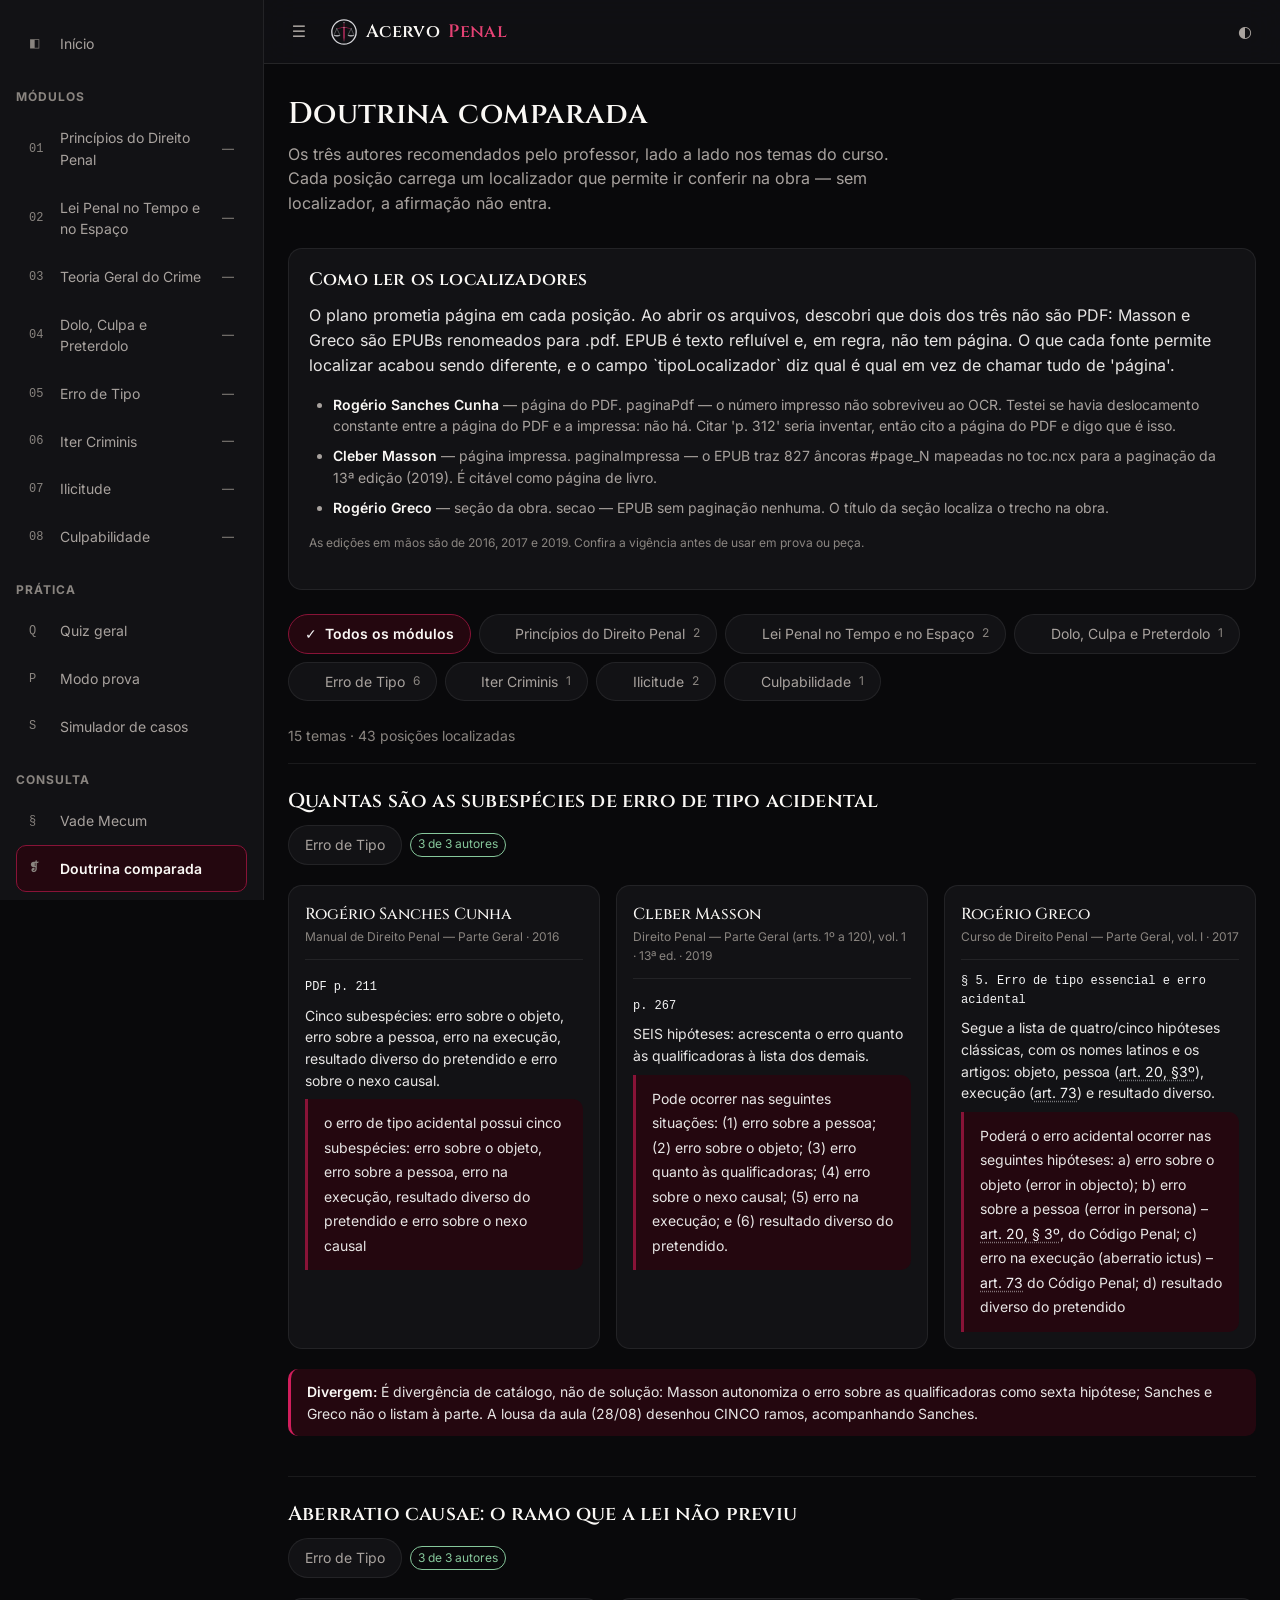
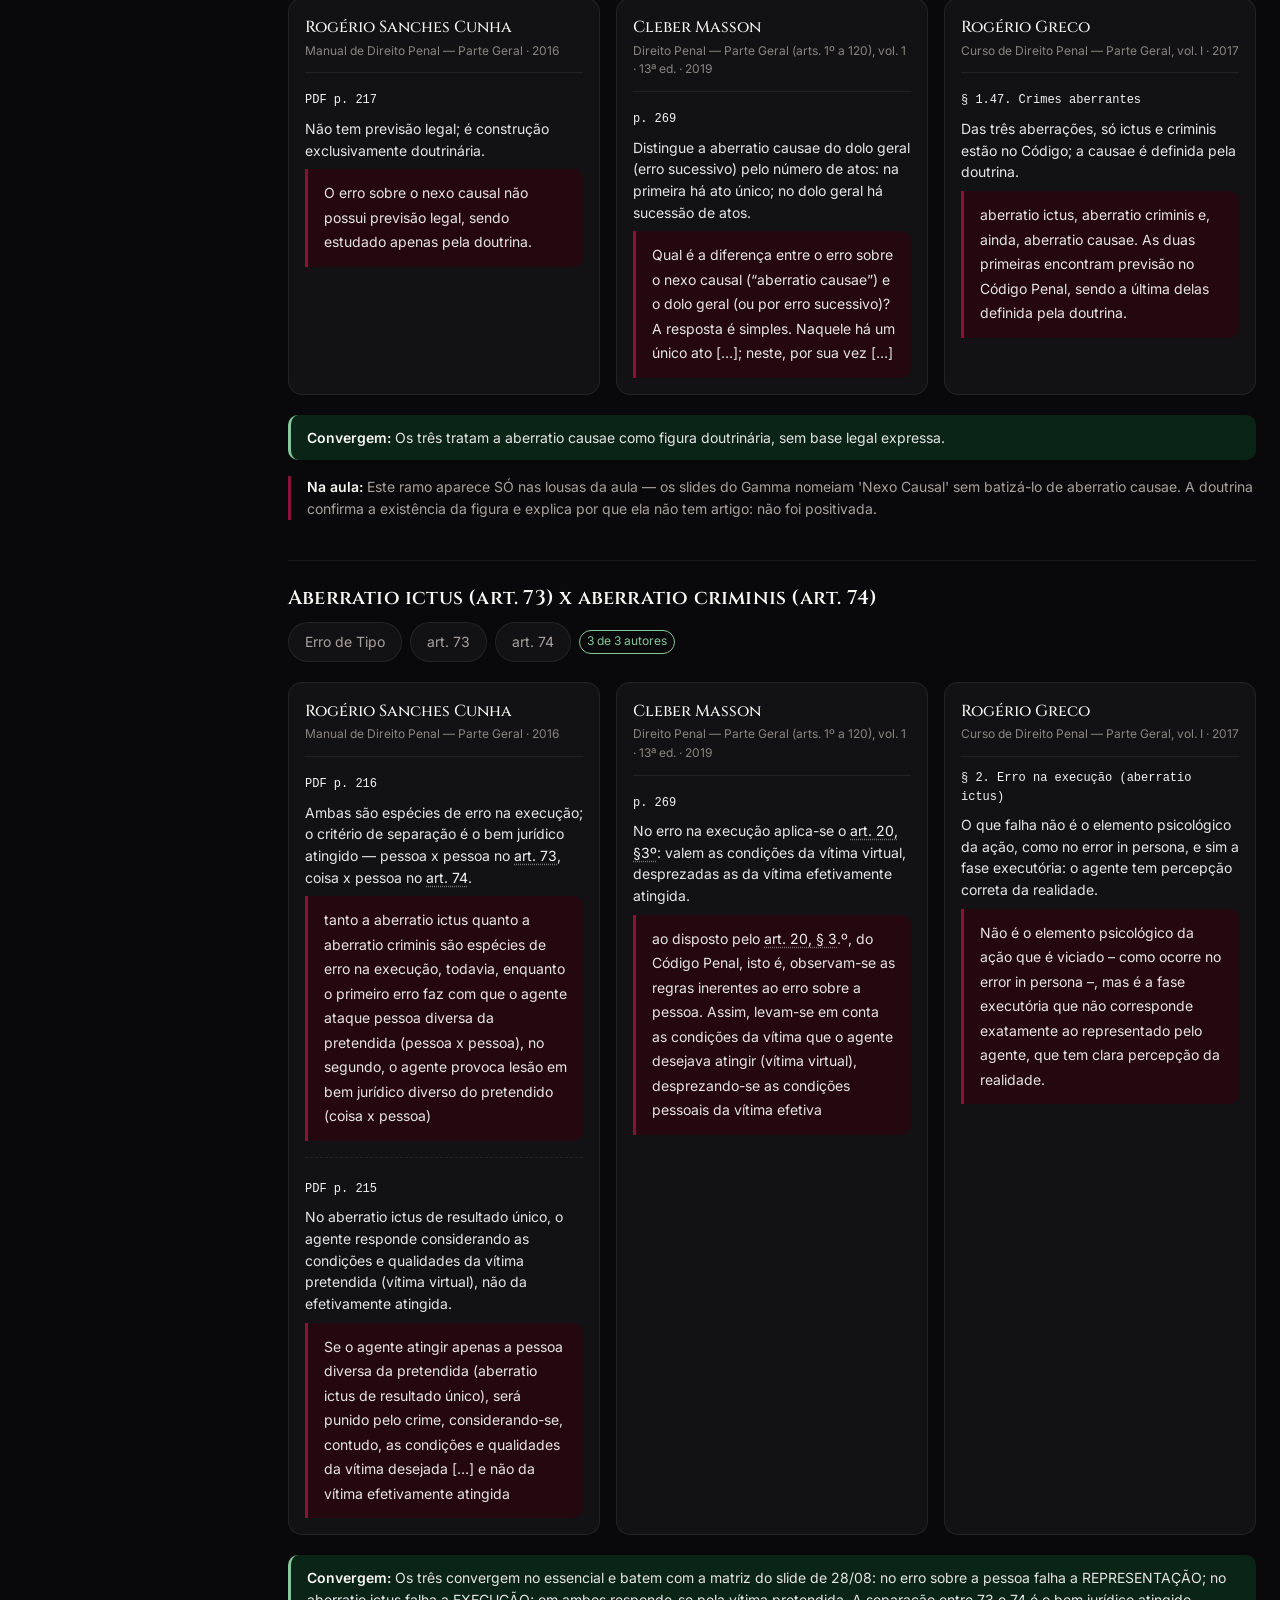
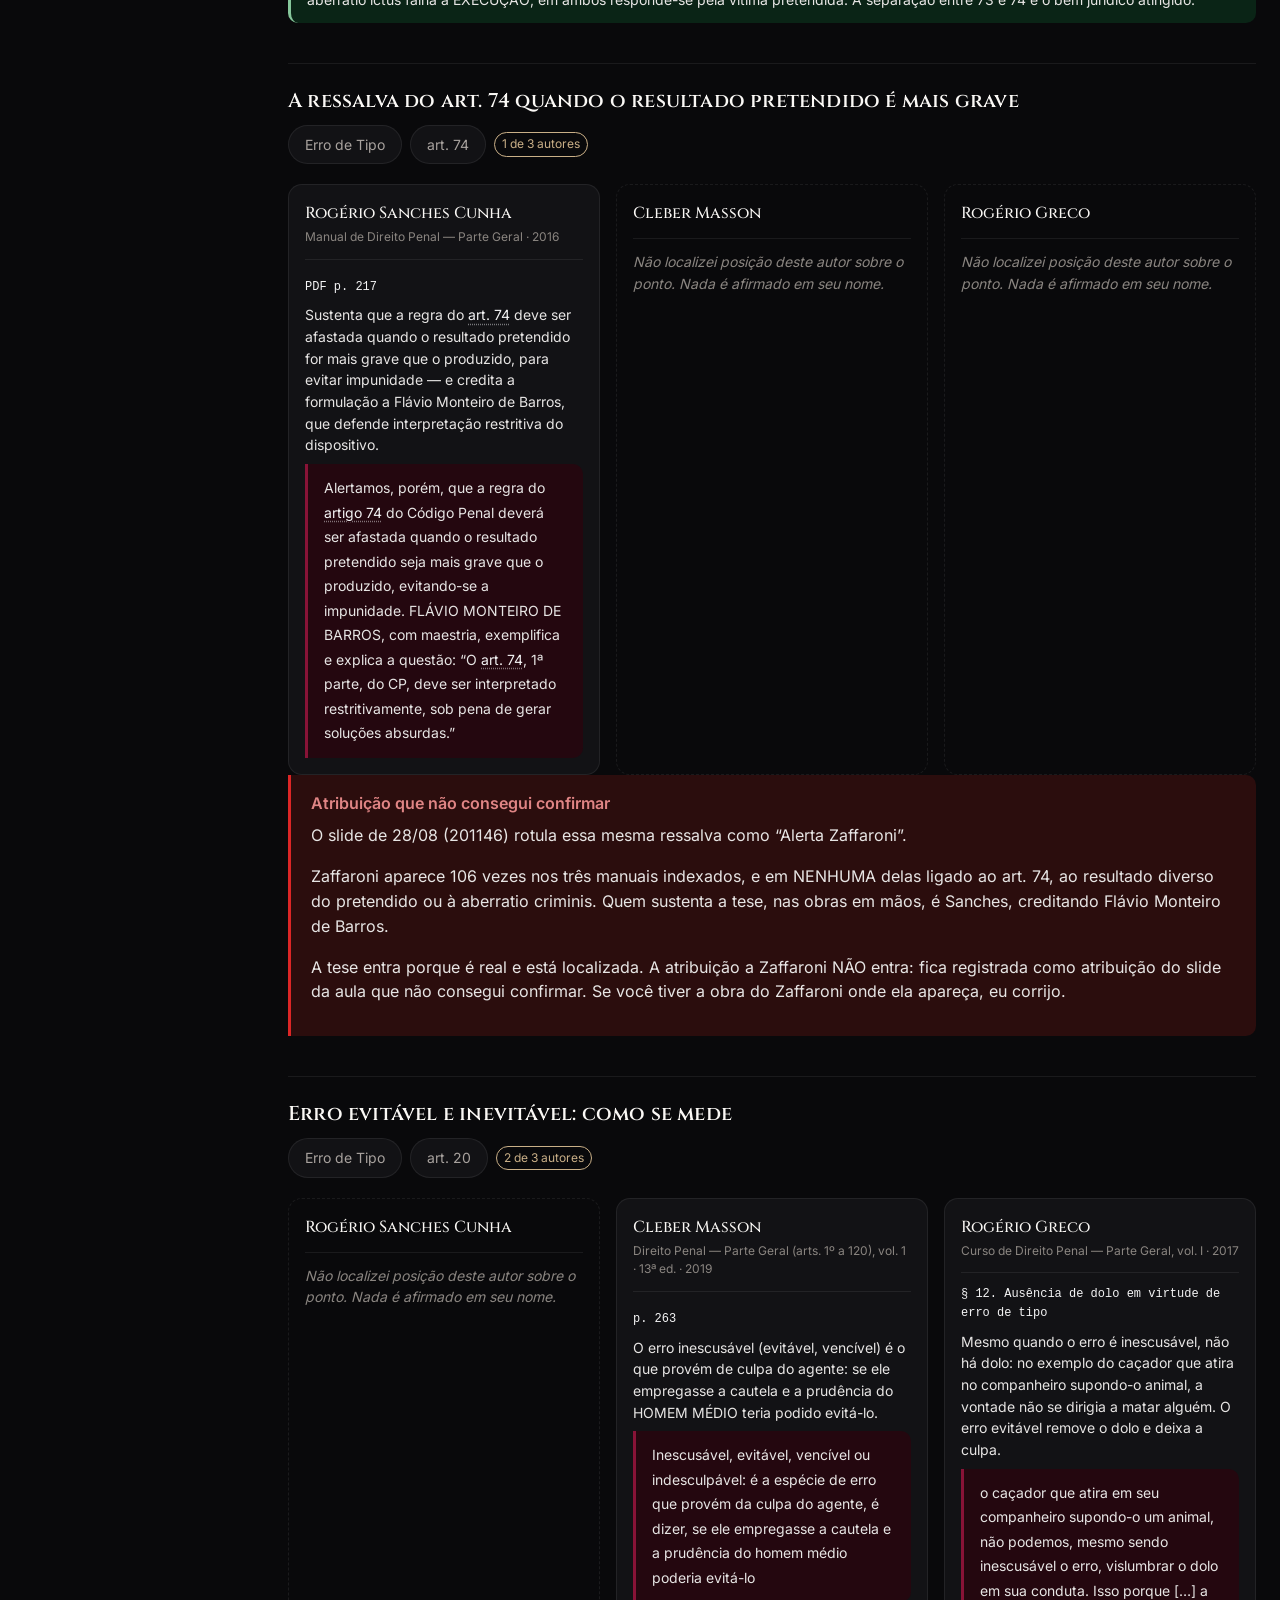
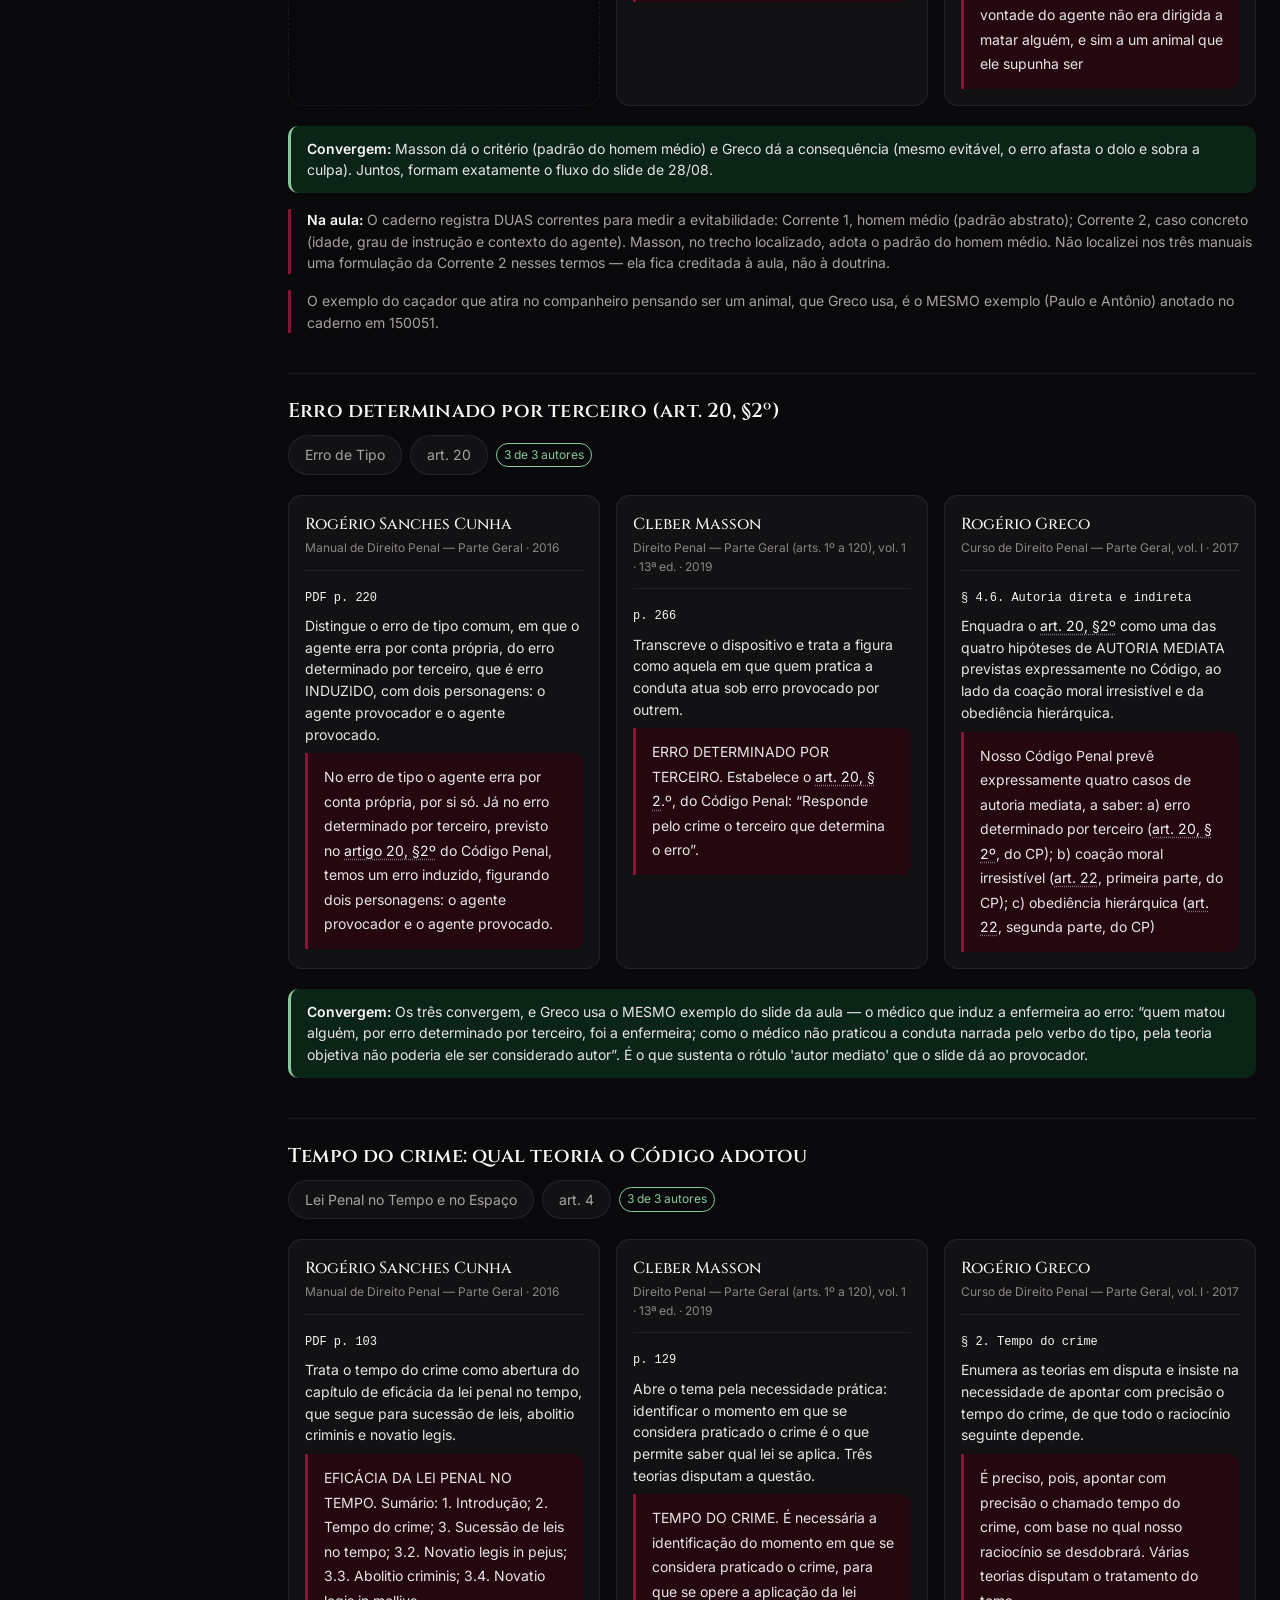
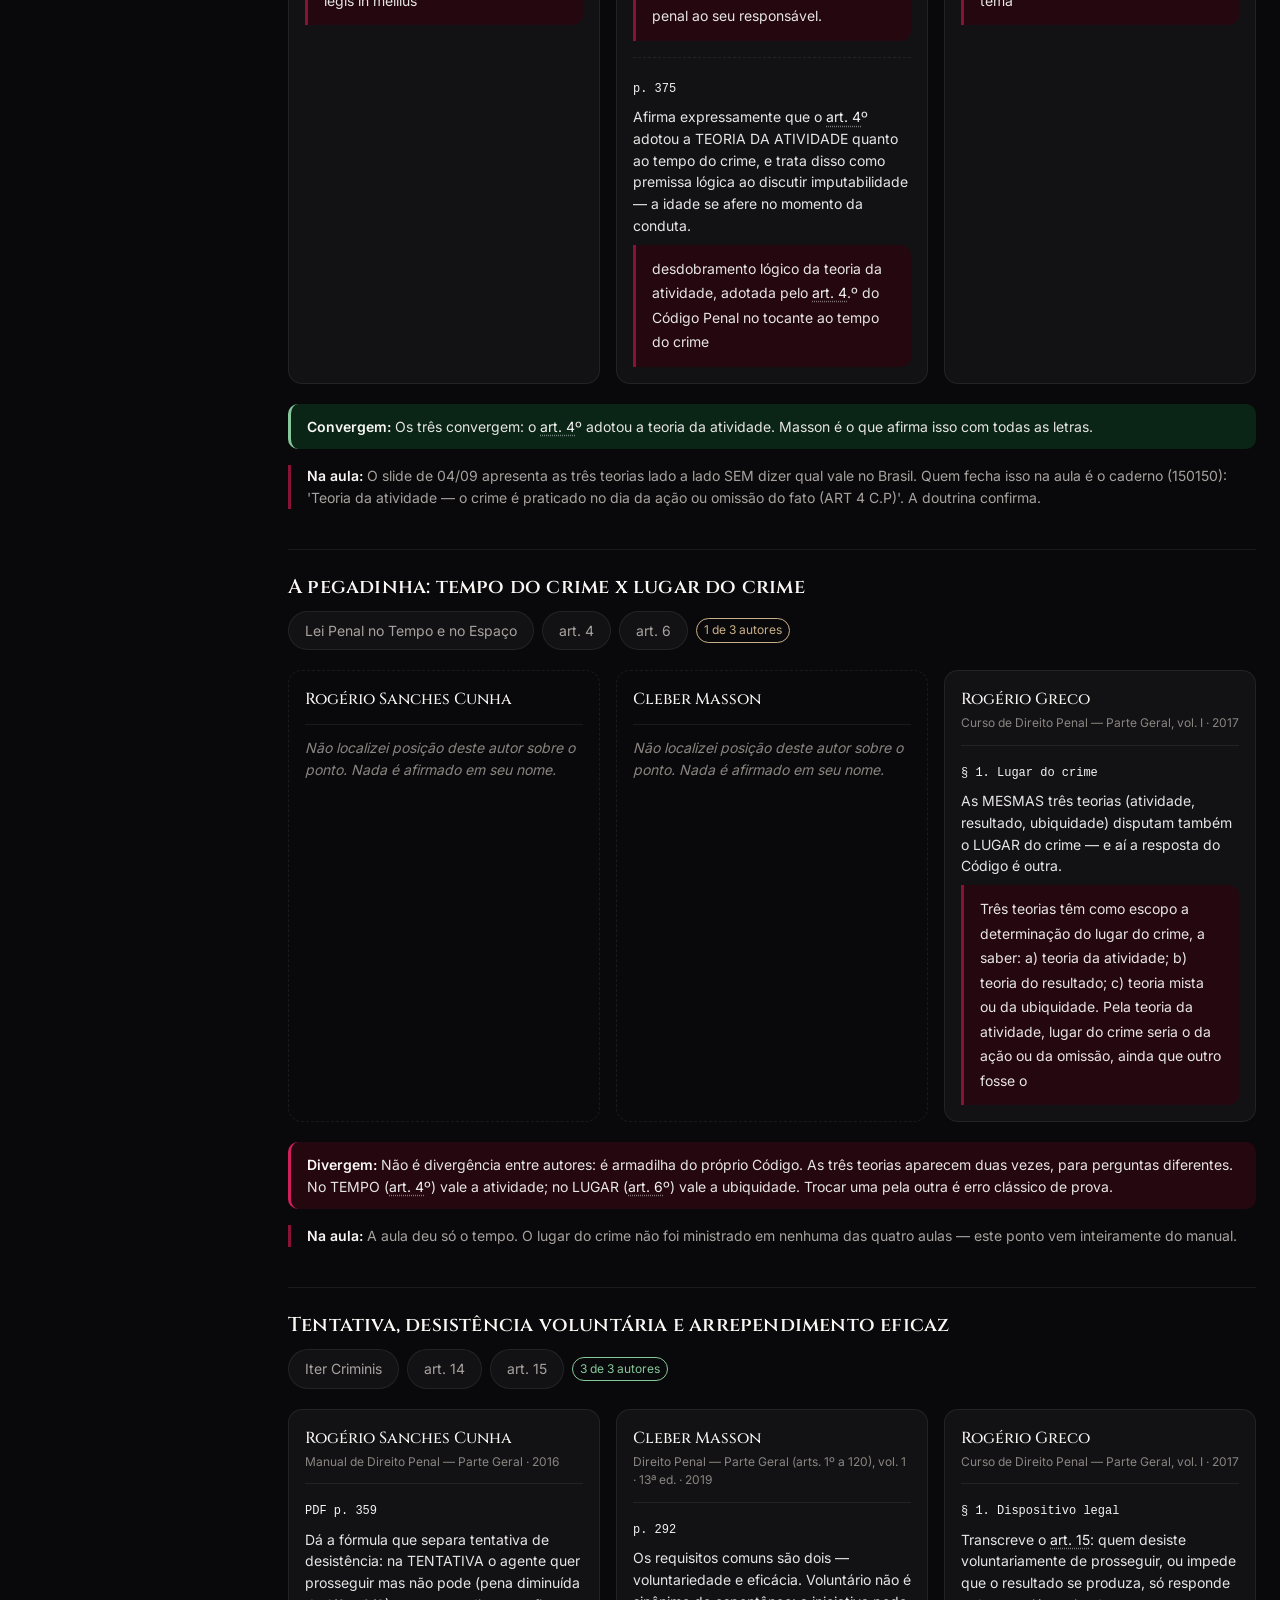
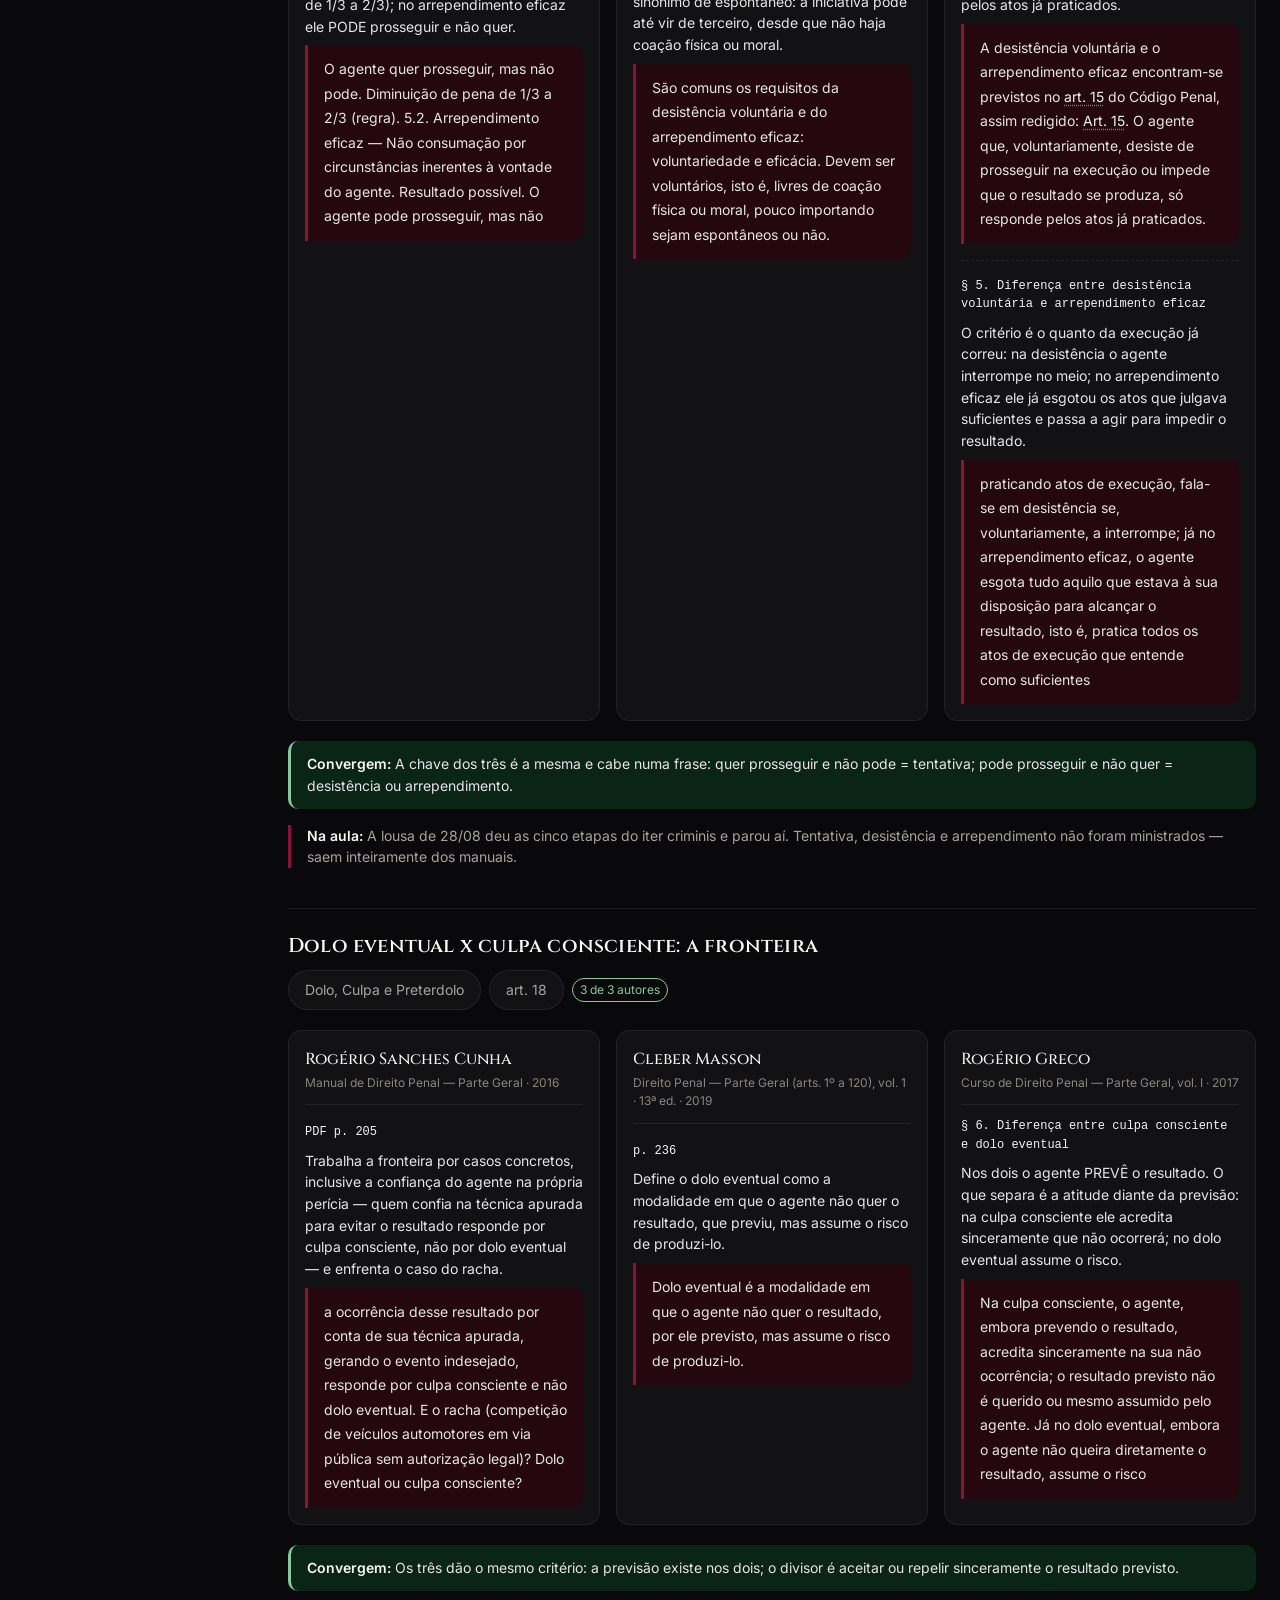
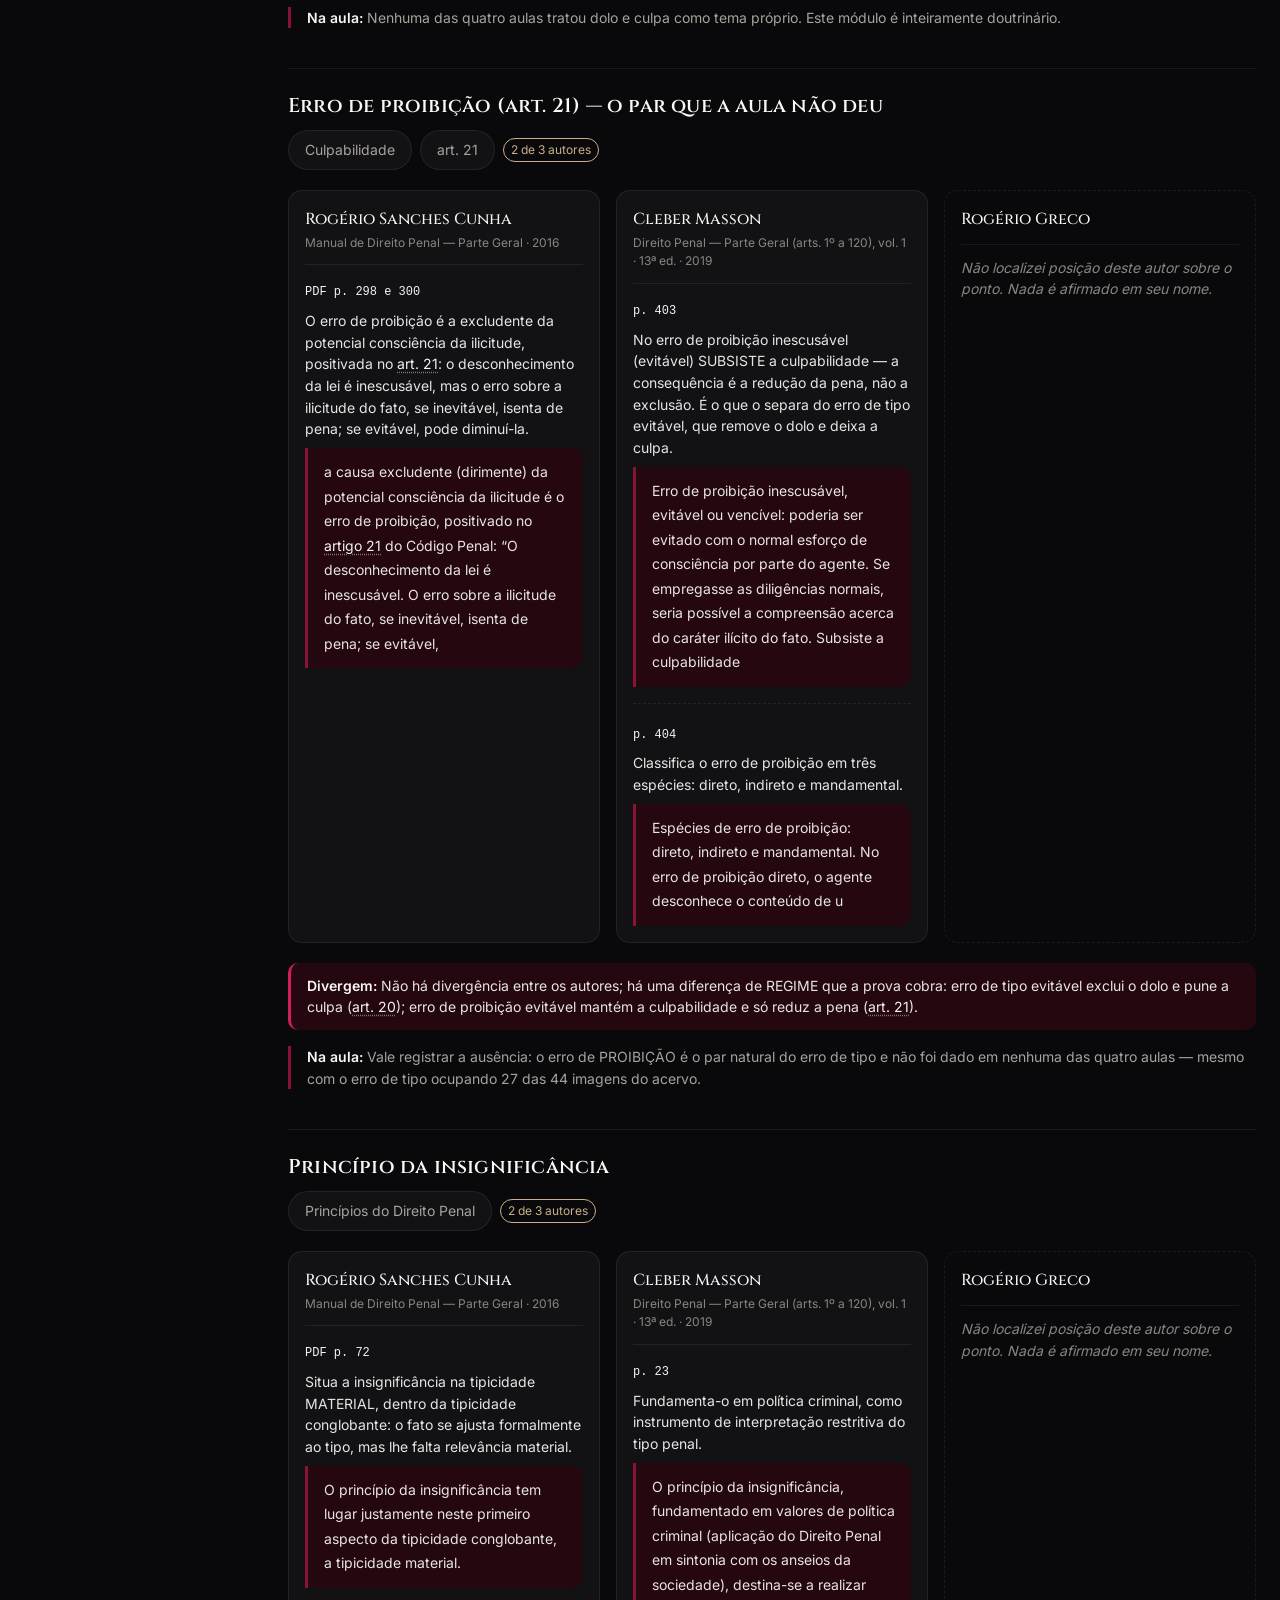
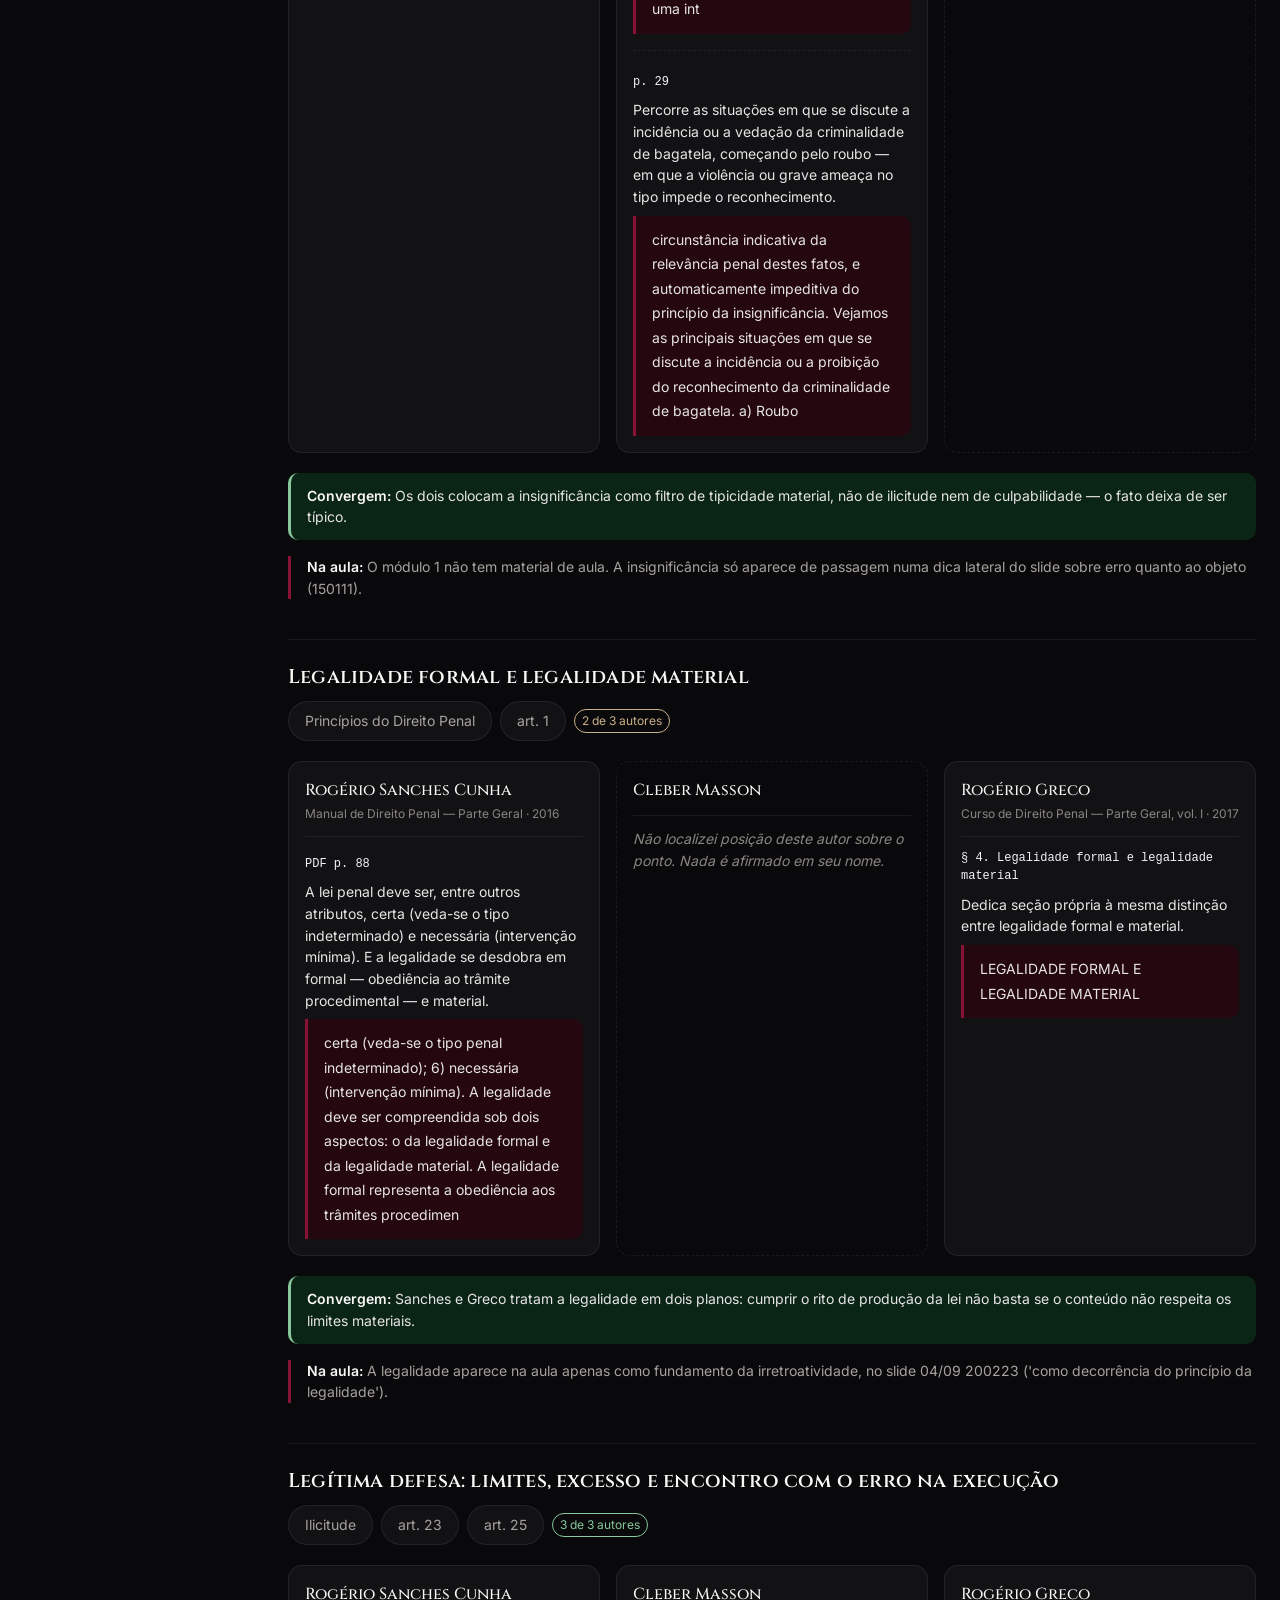
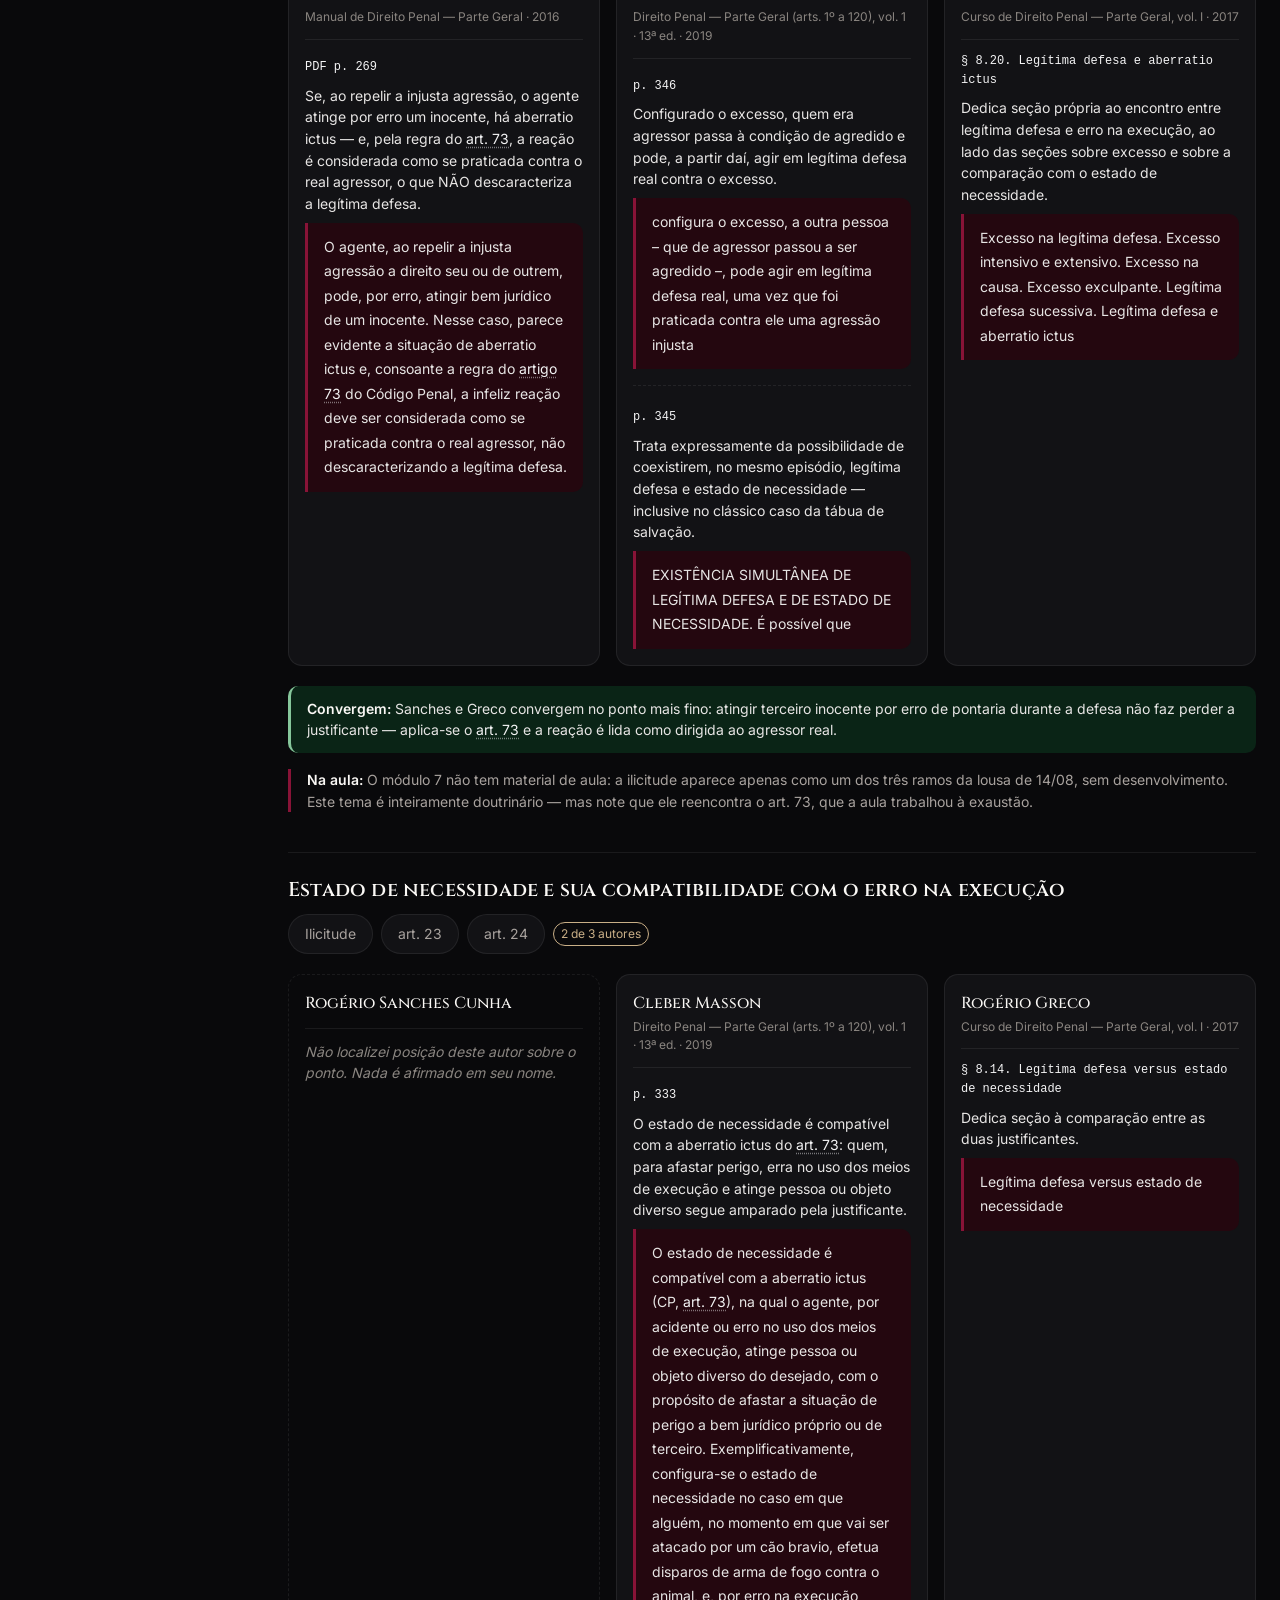
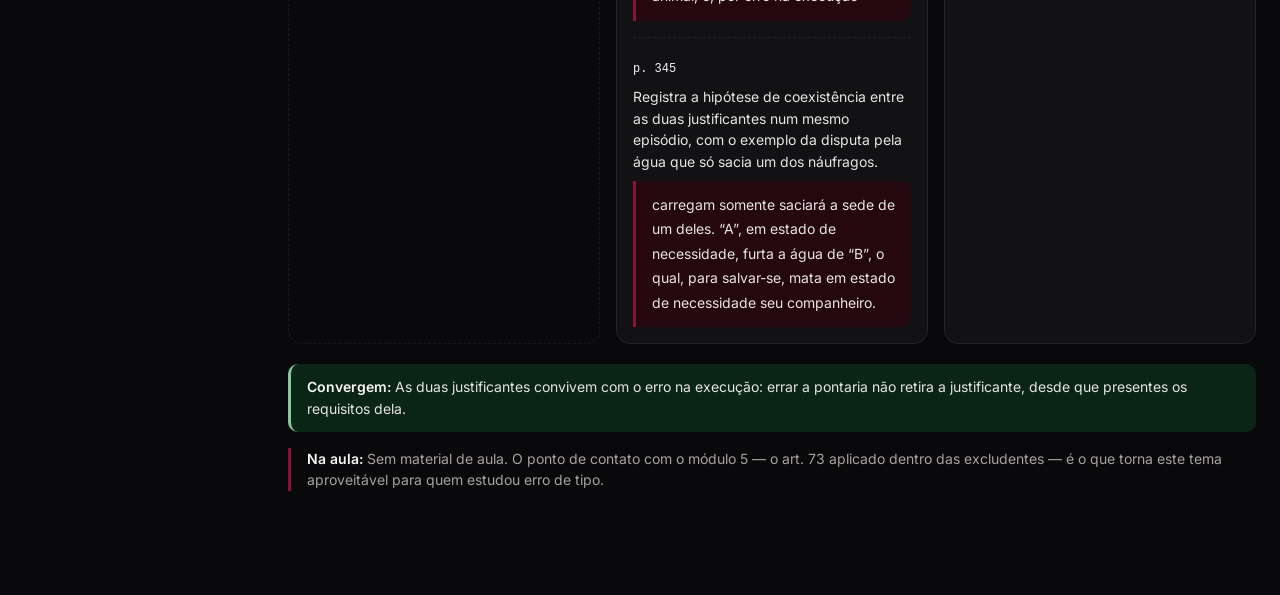
==== commit 8270ce3f: "fix(pwa): declara o apple-touch-icon, que existia mas nenhuma pagina citava O icons/apple-touch-icon" ====
--- a/doutrina.html
+++ b/doutrina.html
@@ -9,6 +9,7 @@
 
   <link rel="manifest" href="manifest.json">
   <link rel="icon" href="favicon.ico" sizes="any">
+  <link rel="apple-touch-icon" href="icons/apple-touch-icon.png">
   <meta name="apple-mobile-web-app-capable" content="yes">
   <meta name="apple-mobile-web-app-status-bar-style" content="black-translucent">
   <meta name="apple-mobile-web-app-title" content="Acervo Penal">
--- a/css/variables.css
+++ b/css/variables.css
@@ -1,110 +1,222 @@
+/* ═══════════════════════════════════════════════════════════════
+   FONTES — servidas da própria pasta, nunca de CDN
+
+   Aqui havia um @import do Google Fonts. Era a ÚNICA dependência
+   externa do projeto inteiro, e não funcionava justamente nos dois
+   modos que este acervo promete: no duplo clique (file://) e sem
+   internet, Cinzel e Inter simplesmente não chegavam, e a página
+   caía silenciosamente para Georgia e a fonte do sistema. A
+   tipografia de autoridade existia só para quem estivesse online.
+
+   Cinzel e Inter são licenciadas em SIL Open Font License, que
+   autoriza expressamente redistribuir os arquivos junto do projeto.
+   São variáveis: um arquivo por subconjunto cobre toda a faixa de
+   pesos, por isso font-weight declara um INTERVALO. Só latin e
+   latin-ext entram — o português cabe neles, e cirílico, grego e
+   vietnamita seriam 300 KB de peso morto no precache.
+
+   font-display: swap para o texto aparecer na fonte de sistema e
+   trocar quando a fonte chegar, em vez de piscar em branco.
+   ═══════════════════════════════════════════════════════════════ */
+
+@font-face {
+  font-family: 'Cinzel';
+  font-style: normal;
+  font-weight: 500 800;
+  font-display: swap;
+  src: url('../fonts/cinzel-var-latin.woff2') format('woff2');
+  unicode-range: U+0000-00FF, U+0131, U+0152-0153, U+02BB-02BC, U+02C6, U+02DA,
+    U+02DC, U+0304, U+0308, U+0329, U+2000-206F, U+20AC, U+2122, U+2191, U+2193,
+    U+2212, U+2215, U+FEFF, U+FFFD;
+}
+@font-face {
+  font-family: 'Cinzel';
+  font-style: normal;
+  font-weight: 500 800;
+  font-display: swap;
+  src: url('../fonts/cinzel-var-latin-ext.woff2') format('woff2');
+  unicode-range: U+0100-02BA, U+02BD-02C5, U+02C7-02CC, U+02CE-02D7, U+02DD-02FF,
+    U+0304, U+0308, U+0329, U+1D00-1DBF, U+1E00-1E9F, U+1EF2-1EFF, U+2020,
+    U+20A0-20AB, U+20AD-20C0, U+2113, U+2C60-2C7F, U+A720-A7FF;
+}
+@font-face {
+  font-family: 'Inter';
+  font-style: normal;
+  font-weight: 100 900;
+  font-display: swap;
+  src: url('../fonts/inter-var-latin.woff2') format('woff2');
+  unicode-range: U+0000-00FF, U+0131, U+0152-0153, U+02BB-02BC, U+02C6, U+02DA,
+    U+02DC, U+0304, U+0308, U+0329, U+2000-206F, U+20AC, U+2122, U+2191, U+2193,
+    U+2212, U+2215, U+FEFF, U+FFFD;
+}
+@font-face {
+  font-family: 'Inter';
+  font-style: normal;
+  font-weight: 100 900;
+  font-display: swap;
+  src: url('../fonts/inter-var-latin-ext.woff2') format('woff2');
+  unicode-range: U+0100-02BA, U+02BD-02C5, U+02C7-02CC, U+02CE-02D7, U+02DD-02FF,
+    U+0304, U+0308, U+0329, U+1D00-1DBF, U+1E00-1E9F, U+1EF2-1EFF, U+2020,
+    U+20A0-20AB, U+20AD-20C0, U+2113, U+2C60-2C7F, U+A720-A7FF;
+}
+
 /* ═══════════════════════════════════════════════════════════════
    Acervo Penal — tokens de design
-   Paleta penalista: vinho bordô + âmbar sobre ônix.
+   Identidade: VINHO + ÔNIX no escuro · VINHO + ARGILA BRANCA no claro.
 
    FONTE ÚNICA DE VERDADE. Nenhum valor cru de cor, espaço, raio,
-   sombra ou duração deve aparecer nos outros arquivos CSS. Trocar a
-   identidade visual inteira tem de ser editar só este arquivo — é o
-   que permite a rodada de refinamento no Astra sem caçar valores.
+   sombra ou duração deve aparecer nos outros arquivos CSS.
 
    ─────────────────────────────────────────────────────────────
-   SOBRE OS NÚMEROS DE CONTRASTE NOS COMENTÁRIOS
-   Todos foram medidos (WCAG 2.1, fórmula de luminância relativa)
-   contra os dois fundos reais do tema escuro: --onix-fundo #09090B
-   e --onix-superficie #18181B. O par mais apertado é sempre o da
-   superfície, então é ele que decide.
+   O QUE MUDOU NESTA RODADA, E POR QUÊ
+
+   A identidade anterior era vinho + ÂMBAR. O âmbar carregava links,
+   ícones, números, bordas de foco e realces — 60 declarações. Ele
+   saiu inteiro: a paleta agora é vinho e metal frio, sem nenhum
+   laranja ou amarelo.
+
+   Junto com ele saiu um problema de arquitetura. Os componentes
+   consumiam `var(--ambar)` DIRETAMENTE, furando a camada semântica
+   que existe logo abaixo. Por isso trocar a identidade custava caçar
+   60 lugares. Agora todo componente consome papel (`--destaque`,
+   `--traco-ativo`, `--realce-fundo`), nunca pigmento. A próxima
+   virada de identidade é editar os dois blocos deste arquivo.
+
+   ─────────────────────────────────────────────────────────────
+   A ESCADA DO VINHO — o achado que governa o tema escuro
+
+   O vinho bordô é a cor da marca, mas sobre o ônix ele quase não
+   existe. Medido (WCAG 2.1, luminância relativa) contra os três
+   fundos reais — página #09090B, card #121215, elevado #18181D:
+
+       #881337   2,08 · 1,95 · 1,85   →  só PREENCHIMENTO
+       #9F1239   2,48 · 2,33 · 2,21   →  só PREENCHIMENTO
+       #700C2B          1,58          →  só PREENCHIMENTO
+       #D11E5C   3,84 · 3,61 · 3,41   →  TRAÇO e borda   (≥3)
+       #E54274   5,08 · 4,78 · 4,52   →  TEXTO           (≥4,5)
+
+   Isso não rebaixa o vinho: como área preenchida ele é soberano —
+   o rótulo #FAF8F5 sobre #881337 dá 9,02:1. O que a escada impede
+   é o erro de usar o mesmo vinho como uma LINHA de 1px sobre preto,
+   onde ele simplesmente some. Botão, lâmina da espada, selo e barra
+   de progresso ficam com --vinho. Borda ativa e filete sobem para
+   --vinho-traco. Texto sobe para --vinho-texto.
+
+   No tema claro nada disso é preciso: sobre a argila o mesmo
+   #881337 dá 8,70:1 e comanda títulos, marca e links à vontade.
 
    Exigências: texto ≥ 4,5:1 · texto grande e componentes ≥ 3:1.
-
-   O ACHADO QUE MOLDOU ESTA PALETA
-   O vinho bordô #881337 dá 2,08:1 sobre o fundo e 1,85:1 sobre o
-   card. Ele reprova não só como texto, mas até como borda ou ícone.
-   Isso NÃO o desqualifica: ele continua sendo a cor da identidade —
-   só que como PREENCHIMENTO, onde o contraste que importa é o do
-   rótulo sobre ele (#FAF8F5 sobre #881337 = 9,02:1, folgado).
-
-   A consequência de desenho é que o vinho manda nos fundos e o
-   âmbar manda no que é interativo e no que é texto de destaque.
-   Para quando a família vinho precisar mesmo virar texto, existe
-   --vinho-texto, a menor variação da mesma matiz que passa.
    ═══════════════════════════════════════════════════════════════ */
 
 :root {
   /* ── Identidade: vinho bordô ────────────────────────────────
-     PREENCHIMENTO APENAS. Ver a nota do cabeçalho.               */
-  --vinho:        #881337;  /* 2,08 fundo · 1,85 card — só fundo  */
-  --vinho-claro:  #991B1B;  /* 2,39 · 2,13 — hover do preenchim.  */
-  --vinho-fundo:  #2A0A14;  /* lavagem para faixas e selos        */
-
-  /* Menor clareamento da matiz vinho que passa AA como texto.
-     Usar em destaque tipográfico da família vinho no tema escuro. */
-  --vinho-texto:  #E54274;  /* 5,08 fundo · 4,52 card — AA texto  */
-
-  /* ── Acento: âmbar ──────────────────────────────────────────
-     Passa como texto com folga nos dois fundos, então é ele que
-     carrega links, ícones e números.                             */
-  --ambar:        #F59E0B;  /* 9,26 fundo · 8,25 card — AA texto  */
-  --ambar-escuro: #D97706;  /* 6,24 · 5,56 — AA texto e bordas    */
-  --ambar-fundo:  #2B1D05;  /* lavagem para realces               */
-
-  /* ── Ônix: fundos do tema escuro ───────────────────────────── */
-  --onix-fundo:      #09090B;
-  --onix-superficie: #18181B;
-  --onix-elevado:    #202024;
-  --onix-hover:      #27272A;
-  --borda-sutil:     #2E2E33;
+     Os três primeiros são PREENCHIMENTO. Ver a escada acima.     */
+  --vinho:          #881337;  /* 9,02 para o rótulo sobre ele     */
+  --vinho-claro:    #9F1239;  /* hover do preenchimento — 7,56    */
+  --vinho-profundo: #700C2B;  /* pressionado / profundidade       */
+  --vinho-fundo:  #24070F;  /* lavagem de fundo; corpo dá 15,04 */
+
+  --vinho-traco:    #D11E5C;  /* 3,41 no pior fundo — borda ativa */
+  --vinho-texto:    #E54274;  /* 4,52 no pior fundo — texto       */
+
+  /* ── Metal frio: o que era âmbar ────────────────────────────
+     Links, ícones, números e filetes. Passa com folga em tudo.
+     Duas variações bastam: a viva para o que é interativo e a
+     fosca para o metal do emblema. Uma terceira, intermediária,
+     chegou a existir aqui e saiu por não ter papel — token sem
+     consumidor é peso morto que a próxima pessoa tenta adivinhar. */
+  --platina:       #F4F4F5;  /* 16,09 no elevado                  */
+  --platina-fosca: #D4D4D8;  /* 11,97                             */
+
+  /* ── Ônix: fundos do tema escuro ─────────────────────────────
+     Mais fundos e mais próximos entre si que a versão anterior —
+     é o que dá a profundidade discreta em vez do degrau visível. */
+  --onix-fundo:   #09090B;
+  --onix-card:    #121215;
+  --onix-elevado: #18181D;
+  --onix-hover:   #202024;
+
+  /* Bordas por alfa: acompanham o fundo em vez de brigar com ele.
+     Nenhuma delas chega a 3:1, e está correto — são SEPARADORES
+     decorativos, não a fronteira única do card, que o fundo já
+     define. O que precisa de 3:1 é borda ativa e foco, e essas
+     usam --traco-ativo e --foco, medidos. */
+  --borda-sutil:  rgba(255, 255, 255, 0.07);
+  --borda-media:  rgba(255, 255, 255, 0.14);
 
   /* ── Texto do tema escuro ──────────────────────────────────── */
-  --pergaminho:      #FAF8F5;  /* 18,77 · 16,71 — títulos          */
-  --texto-claro:     #E7E5E4;  /* 15,85 · 14,11 — corpo            */
-  --texto-medio:     #A8A29E;  /*  7,89 ·  7,02 — secundário       */
-  --texto-apagado:   #8A8580;  /*  5,45 ·  4,85 — legendas         */
-
-  /* ── Estados ────────────────────────────────────────────────
-     #DC2626 dá 4,12 / 3,67: aprova como COMPONENTE (≥3) e reprova
-     como TEXTO (<4,5). Fica na borda e no fundo do alerta; o texto
-     do alerta usa --alerta-texto.                                */
-  --alerta:        #DC2626;  /* 4,12 · 3,67 — borda/fundo         */
-  --alerta-texto:  #E24B4B;  /* 5,06 · 4,51 — AA texto            */
+  --pergaminho:    #FAF8F5;
+  --texto-claro:   #E7E5E4;
+  --texto-medio:   #A8A29E;
+  --texto-apagado: #8A8580;
+
+  /* ── Estados — sóbrios, sem amarelo ─────────────────────────
+     O --atencao era #FBBF24, amarelo pleno. Virou areia mineral,
+     que passa 8,39 e não grita.                                 */
+  --alerta:        #DC2626;  /* 3,66 — borda e preenchimento     */
+  --alerta-texto:  #E08585;  /* 6,62 — AA texto                  */
   --alerta-fundo:  #2B0D0D;
-  --sucesso:       #4ADE80;  /* 12,3 · 10,9                       */
+  --sucesso:       #86C79B;  /* 8,98                             */
   --sucesso-fundo: #0A2416;
-  --atencao:       #FBBF24;  /* 11,6 · 10,3                       */
-
-  /* ── Botão primário ────────────────────────────────────────
+  --atencao:       #C9AF87;  /* 8,39                             */
+
+  /* ── Botão primário ─────────────────────────────────────────
      O preenchimento é o vinho da identidade; quem precisa passar
-     é o rótulo sobre ele, e passa com folga.                     */
+     é o rótulo sobre ele, e passa com folga.                    */
   --btn-primario-bg:       var(--vinho);
   --btn-primario-fg:       var(--pergaminho);  /* 9,02 sobre vinho */
   --btn-primario-bg-hover: var(--vinho-claro);
-  --btn-primario-fg-hover: var(--pergaminho);  /* 7,84 — ainda AA  */
+  --btn-primario-fg-hover: var(--pergaminho);  /* 7,56 — ainda AA  */
 
   /* ── Semânticos: é o que o resto do CSS consome ─────────────
-     Nunca use os tokens de paleta acima diretamente nos outros
-     arquivos. Consuma daqui — é o que faz o tema claro funcionar
-     sem reescrever componente nenhum.                            */
+     NUNCA use os tokens de paleta acima nos outros arquivos.
+     Consuma daqui — é o que faz o tema claro funcionar sem
+     reescrever componente nenhum.                               */
   --bg:            var(--onix-fundo);
-  --bg-superficie: var(--onix-superficie);
+  --bg-superficie: var(--onix-card);
   --bg-elevado:    var(--onix-elevado);
   --bg-hover:      var(--onix-hover);
   --borda:         var(--borda-sutil);
 
-  --texto:           var(--texto-claro);
-  --texto-titulo:    var(--pergaminho);
+  --texto:            var(--texto-claro);
+  --texto-titulo:     var(--pergaminho);
   --texto-secundario: var(--texto-medio);
-  --texto-suave:     var(--texto-apagado);
-
-  --link:       var(--ambar);
-  --link-hover: #FBBF24;
-  --destaque:   var(--ambar);
-  --marca:      var(--vinho);
-
-  /* ── Níveis do simulador de casos práticos ─────────────────
-     Todos medidos como texto sobre a superfície do card.         */
-  --nivel-1: #4ADE80;  /* básico          — 10,9 */
-  --nivel-2: #F59E0B;  /* intermediário   —  8,25 */
-  --nivel-3: #E54274;  /* avançado        —  4,52 */
-  --nivel-4: #C084FC;  /* alta complexid. —  6,90 */
+  --texto-suave:      var(--texto-apagado);
+
+  /* O link é platina — e platina fica a 1,14:1 do texto do corpo,
+     ou seja, a cor sozinha NÃO distingue link de texto (WCAG 1.4.1).
+     Por isso o sublinhado em prosa não é enfeite: é o que carrega a
+     distinção. Fora da prosa (nav, chips, botões) a forma e a
+     posição já distinguem, e ali a platina anda limpa. */
+  --link:       var(--platina);
+  --link-hover: #FFFFFF;
+  --destaque:   var(--platina);
+  --marca:      var(--vinho-texto);
+
+  /* Papéis que antes eram âmbar cru espalhado pelos componentes. */
+  --traco-ativo:   var(--vinho-traco);   /* borda ativa, filete   */
+  --borda-forte:   var(--vinho-traco);   /* hover de borda        */
+  --realce-fundo:  var(--vinho-fundo); /* lavagem de destaque   */
+  --foco:          var(--platina);       /* anel de foco — 16,09  */
+
+  /* ── Emblema da espada-balança ──────────────────────────────
+     Metal em platina no escuro, bronze na argila. A lâmina precisa
+     da escada do vinho para não sumir no ônix — ver o comentário
+     do bloco .emblema-svg em components.css.                     */
+  --emblema-metal:  var(--platina-fosca);
+  --emblema-lamina: var(--vinho-traco);
+  --emblema-cabo:   var(--vinho);
+
+  /* Brilho das conexões cruzadas do mapa: metal frio no escuro. */
+  --mapa-brilho:       rgba(244, 244, 245, 0.35);
+  --mapa-brilho-forte: rgba(244, 244, 245, 0.60);
+
+  /* ── Níveis do simulador ────────────────────────────────────
+     Medidos como texto sobre os três fundos escuros.             */
+  --nivel-1: #86C79B;  /* básico          — 8,98 */
+  --nivel-2: #C9AF87;  /* intermediário   — 8,39 */
+  --nivel-3: #CE8CA6;  /* avançado        — 6,68 */
+  --nivel-4: #B394D6;  /* alta complexid. — 6,84 */
 
   /* ── Correção discursiva ───────────────────────────────────── */
   --quesito-ok:      var(--sucesso);
@@ -112,13 +224,16 @@
   --quesito-falta:   var(--alerta-texto);
 
   /* ── Tipografia ────────────────────────────────────────────
-     Serifada para o texto de leitura longa e para os títulos —
-     é o registro do documento jurídico. Sem serifa para interface,
-     rótulos e dados.                                             */
-  --fonte-titulo: 'Cinzel', 'Merriweather', Georgia, serif;
-  --fonte-leitura: 'Merriweather', Georgia, 'Times New Roman', serif;
-  --fonte-ui: 'Source Sans 3', 'Inter', system-ui, -apple-system, sans-serif;
-  --fonte-mono: 'JetBrains Mono', ui-monospace, 'Courier New', monospace;
+     Cinzel nos títulos — capitular romana, o registro do documento
+     jurídico. Inter na interface. As duas estão VENDADAS em fonts/
+     como woff2: o @import do Google Fonts que existia aqui era a
+     única dependência externa do projeto e não carregava nem no
+     duplo clique (file://) nem offline, justamente os dois modos
+     que este acervo promete.                                     */
+  --fonte-titulo:  'Cinzel', Georgia, 'Times New Roman', serif;
+  --fonte-leitura: 'Inter', system-ui, -apple-system, sans-serif;
+  --fonte-ui:      'Inter', system-ui, -apple-system, sans-serif;
+  --fonte-mono:    ui-monospace, 'SF Mono', 'Cascadia Mono', 'Courier New', monospace;
 
   --texto-xs:   0.75rem;
   --texto-sm:   0.875rem;
@@ -131,7 +246,7 @@
 
   --entrelinha-justa:    1.25;
   --entrelinha-normal:   1.55;
-  --entrelinha-relaxada: 1.75;  /* leitura longa em serifada */
+  --entrelinha-relaxada: 1.75;  /* leitura longa */
 
   /* ── Espaçamento ───────────────────────────────────────────── */
   --esp-1:  0.25rem;
@@ -156,72 +271,102 @@
   --sombra-sm:   0 1px 3px rgba(0, 0, 0, 0.5);
   --sombra-md:   0 4px 24px rgba(0, 0, 0, 0.55);
   --sombra-lg:   0 12px 40px rgba(0, 0, 0, 0.7);
-  --sombra-halo: 0 0 0 1px rgba(136, 19, 55, 0.5), 0 0 24px rgba(245, 158, 11, 0.15);
+  --sombra-halo: 0 0 0 1px rgba(136, 19, 55, 0.55), 0 0 28px rgba(136, 19, 55, 0.18);
 
   /* ── Vidro ─────────────────────────────────────────────────── */
-  --vidro-bg:     rgba(24, 24, 27, 0.85);
-  --vidro-blur:   blur(16px);
-  --vidro-borda:  rgba(250, 248, 245, 0.07);
-
-  /* ── Movimento ─────────────────────────────────────────────
-     Seção isolada de propósito: as microinterações da rodada no
-     Astra entram aqui, sem precisar caçar durações no resto.      */
+  --vidro-bg:    rgba(18, 18, 21, 0.82);
+  --vidro-blur:  blur(18px);
+  --vidro-borda: rgba(255, 255, 255, 0.09);
+
+  /* ── Movimento ─────────────────────────────────────────────── */
   --ease:      200ms ease-out;
   --ease-slow: 320ms cubic-bezier(0.22, 1, 0.36, 1);
 
   /* ── Layout ────────────────────────────────────────────────── */
-  --sidebar-w:   264px;
+  --sidebar-w:    264px;
   --conteudo-max: 1080px;
-  --header-h:    64px;
-  --bottomnav-h: 60px;
+  --header-h:     64px;
+  --bottomnav-h:  60px;
 }
 
 /* ═══════════════════════════════════════════════════════════════
-   TEMA CLARO — "pergaminho"
-
-   Aqui a hierarquia se inverte, e é uma inversão feliz: sobre o
-   pergaminho o vinho #881337 dá 9,02:1 e vira excelente cor de
-   texto e de link. Já o âmbar #D97706, que brilhava no escuro,
-   despenca para 3,01:1 e reprova — precisa escurecer para #A75B05.
+   TEMA CLARO — "argila branca"
+
+   Não é branco de tela, que cansa em leitura longa: é o tom pétreo
+   e fosco da argila, com a mesma função do papel nobre. Sobre ela o
+   vinho #881337 dá 8,70:1 e assume o que no escuro coube à platina —
+   títulos, marca, links e bordas ativas. A escada do vinho não é
+   necessária aqui: o pigmento da identidade passa direto.
+
+   A ELEVAÇÃO INVERTE, E ISSO É DELIBERADO
+   No escuro, subir de plano é CLAREAR (#09090B → #121215 → #18181D).
+   No claro é o contrário: a página é a argila e o card é mais claro
+   que ela (#F6F4EE → #FFFFFF), como uma folha pousada sobre a mesa.
+   Os componentes não sabem disso — consomem --bg-superficie e
+   --bg-elevado e recebem a ordem certa de cada tema.
 
    Só tokens são redefinidos. Nenhum componente é reescrito.
    ═══════════════════════════════════════════════════════════════ */
 
 [data-tema="claro"] {
-  --bg:            #FAF8F5;
-  --bg-superficie: #F5F1EA;
-  --bg-elevado:    #EFEAE1;
-  --bg-hover:      #E8E2D7;
-  --borda:         #DDD5C8;
-
-  --texto:            #1C1917;  /* 16,50 fundo · 15,53 superfície */
-  --texto-titulo:     #1C1917;
-  --texto-secundario: #57534E;  /*  7,20 ·  6,78 */
-  --texto-suave:      #746D69;  /*  4,79 ·  4,51 — mínimo que passa */
-
-  --link:       #881337;  /* 9,02 · 8,50 — o vinho brilha no claro */
-  --link-hover: #991B1B;  /* 7,84 · 7,39 */
-  --destaque:   #A75B05;  /* âmbar escurecido: 4,78 · 4,50 */
-  --marca:      var(--vinho);
-
-  --alerta-texto: #D62323;  /* 4,80 · 4,52 */
-  --alerta-fundo: #FDECEC;
-  --sucesso-fundo: #E8F6EC;
-  --ambar-fundo:  #FBF2E0;
-  --vinho-fundo:  #F7E9ED;
-
-  /* Níveis do simulador, reescurecidos para o fundo claro. */
-  --nivel-1: #15803D;
-  --nivel-2: #A75B05;
-  --nivel-3: #A8124A;
-  --nivel-4: #7E22CE;
-
-  --sombra-sm:   0 1px 3px rgba(28, 25, 23, 0.10);
-  --sombra-md:   0 4px 24px rgba(28, 25, 23, 0.12);
-  --sombra-lg:   0 12px 40px rgba(28, 25, 23, 0.16);
-  --sombra-halo: 0 0 0 1px rgba(136, 19, 55, 0.35), 0 0 24px rgba(136, 19, 55, 0.10);
-
-  --vidro-bg:    rgba(250, 248, 245, 0.88);
+  --bg:            #F6F4EE;  /* argila                            */
+  --bg-superficie: #FFFFFF;  /* a folha sobre a mesa              */
+  --bg-elevado:    #FBF9F5;
+  --bg-hover:      #EFECE4;
+  --borda:         #DDD8CE;  /* argila mineral                    */
+
+  --texto:            #1C1917;  /* 15,90 na argila · 17,49 no card */
+  --texto-titulo:     #881337;  /* 8,70 · 9,57 — o vinho comanda   */
+  --texto-secundario: #57534E;  /* 6,46 no pior fundo claro        */
+  --texto-suave:      #69625F;  /* 5,06                            */
+
+  --link:       #881337;  /* 8,70 · 9,57 */
+  --link-hover: #700C2B;  /* mais profundo no hover, não mais claro */
+  --destaque:   #881337;
+  --marca:      #881337;
+
+  --traco-ativo:  #881337;
+  --borda-forte:  #881337;
+  --realce-fundo: #F7E9ED;  /* lavagem de vinho sobre argila */
+  --foco:         #881337;  /* 8,70 — bem acima dos 3:1 do anel */
+
+  /* No claro o metal do emblema vira bronze e a lâmina volta ao
+     vinho pleno, que sobre o card dá 9,57.                       */
+  --emblema-metal:  #7D5F2C;  /* 5,02 */
+  --emblema-lamina: #881337;
+  --emblema-cabo:   #700C2B;
+
+  --mapa-brilho:       rgba(136, 19, 55, 0.30);
+  --mapa-brilho-forte: rgba(136, 19, 55, 0.55);
+
+  /* ── Paleta reescurecida para o fundo claro ─────────────────
+     Os tokens de estado são consumidos como COR DE TEXTO em
+     dezenas de regras. No escuro eles clareiam; sobre a argila
+     todos reprovariam. Redefinir o token conserta todos os pontos
+     de uma vez. Valores medidos nos quatro fundos claros.        */
+  --sucesso:      #2A6B42;  /* 5,42 */
+  --atencao:      #7A5D2A;  /* 5,19 */
+  --alerta:       #B02525;
+  --alerta-texto: #B02525;  /* 5,67 */
+
+  --alerta-fundo:  #FBEAEA;
+  --sucesso-fundo: #E9F4ED;
+  --vinho-fundo: #F7E9ED;
+  --vinho-texto:   #881337;  /* no claro o próprio vinho é texto */
+  --vinho-traco:   #881337;
+
+  /* Níveis do simulador, reescurecidos. */
+  --nivel-1: #2A6B42;  /* 5,42 */
+  --nivel-2: #7D5F2C;  /* 5,02 */
+  --nivel-3: #9B3F5E;  /* 5,45 */
+  --nivel-4: #6B4E9B;  /* 5,58 */
+
+  --sombra-sm:   0 1px 2px rgba(28, 25, 23, 0.06);
+  --sombra-md:   0 4px 20px rgba(28, 25, 23, 0.09);
+  --sombra-lg:   0 12px 40px rgba(28, 25, 23, 0.13);
+  --sombra-halo: 0 0 0 1px rgba(136, 19, 55, 0.30), 0 0 24px rgba(136, 19, 55, 0.10);
+
+  --vidro-bg:    rgba(255, 255, 255, 0.86);
   --vidro-borda: rgba(28, 25, 23, 0.08);
 }
 
@@ -243,11 +388,11 @@
   :root {
     --texto-secundario: var(--texto-claro);
     --texto-suave:      var(--texto-medio);
-    --borda:            #4A4A52;
+    --borda:            rgba(255, 255, 255, 0.32);
   }
   [data-tema="claro"] {
     --texto-secundario: #1C1917;
     --texto-suave:      #44403C;
-    --borda:            #B9AE9C;
+    --borda:            #B4ACA0;
   }
 }
--- a/css/base.css
+++ b/css/base.css
@@ -9,13 +9,13 @@
 
 body {
   margin: 0;
-  background: var(--bg);
+  background-color: var(--bg);
   color: var(--texto);
   font-family: var(--fonte-ui);
   font-size: var(--texto-base);
   line-height: var(--entrelinha-normal);
   -webkit-font-smoothing: antialiased;
-  transition: background var(--ease), color var(--ease);
+  transition: background-color var(--ease), color var(--ease);
 }
 
 h1, h2, h3, h4 {
@@ -40,13 +40,43 @@
   line-height: var(--entrelinha-relaxada);
 }
 
+/* ── Links ───────────────────────────────────────────────────
+   No tema escuro o link é platina — e platina fica a 1,14:1 do
+   texto do corpo. Medido: a cor sozinha NÃO distingue link de
+   texto, o que reprova o critério 1.4.1 (uso da cor) da WCAG.
+
+   Daí a divisão abaixo. Dentro de PROSA o sublinhado é obrigatório,
+   porque ali o link nasce cercado de texto e não há outra pista.
+   Fora dela — navegação, chips, botões, cartões — a forma, a caixa
+   e a posição já distinguem, e o sublinhado só sujaria. É a mesma
+   divisão que Apple e Linear fazem, e aqui ela não é estética: é o
+   que sustenta o critério.                                        */
 a {
   color: var(--link);
+  text-decoration: none;
   text-decoration-thickness: 1px;
-  text-underline-offset: 2px;
-  transition: color var(--ease);
+  text-underline-offset: 3px;
+  transition: color var(--ease), text-decoration-color var(--ease);
 }
 a:hover { color: var(--link-hover); }
+
+/* Prosa: parágrafo, item de lista, citação, célula e definição —
+   os lugares onde o link aparece dentro de texto corrido. */
+p > a,
+li > a,
+blockquote a,
+td > a,
+dd > a,
+.acc-inner a {
+  text-decoration: underline;
+  text-decoration-color: color-mix(in srgb, currentColor 45%, transparent);
+}
+p > a:hover,
+li > a:hover,
+blockquote a:hover,
+td > a:hover,
+dd > a:hover,
+.acc-inner a:hover { text-decoration-color: currentColor; }
 
 ul, ol { margin: 0 0 var(--esp-4); padding-left: var(--esp-6); }
 li { margin-bottom: var(--esp-2); }
@@ -56,7 +86,7 @@
 code, kbd { font-family: var(--fonte-mono); font-size: 0.9em; }
 
 kbd {
-  background: var(--bg-elevado);
+  background-color: var(--bg-elevado);
   border: 1px solid var(--borda);
   border-radius: var(--raio-sm);
   padding: 0.1em 0.4em;
@@ -66,7 +96,7 @@
   margin: 0 0 var(--esp-4);
   padding: var(--esp-4) var(--esp-5);
   border-left: 3px solid var(--vinho);
-  background: var(--vinho-fundo);
+  background-color: var(--vinho-fundo);
   border-radius: 0 var(--raio-md) var(--raio-md) 0;
 }
 blockquote cite {
@@ -96,7 +126,7 @@
    :focus-visible em vez de :focus para o anel não aparecer em
    clique de mouse, só em navegação por teclado.                */
 :focus-visible {
-  outline: 2px solid var(--ambar);
+  outline: 2px solid var(--foco);
   outline-offset: 2px;
   border-radius: var(--raio-sm);
 }
@@ -108,7 +138,7 @@
   left: var(--esp-4);
   z-index: 200;
   padding: var(--esp-3) var(--esp-5);
-  background: var(--vinho);
+  background-color: var(--vinho);
   color: var(--pergaminho);
   border-radius: var(--raio-md);
   transition: top var(--ease);
--- a/css/layout.css
+++ b/css/layout.css
@@ -22,11 +22,14 @@
   align-items: center;
   gap: var(--esp-3);
   padding: 0 var(--esp-4);
-  background: var(--vidro-bg);
+  background-color: var(--vidro-bg);
   backdrop-filter: var(--vidro-blur);
   border-bottom: 1px solid var(--vidro-borda);
 }
 .topbar-marca {
+  display: inline-flex;
+  align-items: center;
+  gap: var(--esp-2);
   font-family: var(--fonte-titulo);
   font-size: var(--texto-lg);
   font-weight: 600;
@@ -34,7 +37,16 @@
   text-decoration: none;
   letter-spacing: 0.02em;
 }
-.topbar-marca span { color: var(--ambar); }
+.topbar-marca span { color: var(--marca); }
+.topbar-emblema {
+  width: 28px;
+  height: 28px;
+  flex-shrink: 0;
+  transition: transform var(--ease);
+}
+.topbar-marca:hover .topbar-emblema {
+  transform: scale(1.08) rotate(-2deg);
+}
 .topbar-espaco { flex: 1; }
 
 /* ── Sidebar ────────────────────────────────────────────────── */
@@ -45,7 +57,7 @@
   width: var(--sidebar-w);
   z-index: 90;
   padding: var(--esp-5) var(--esp-4);
-  background: var(--bg-superficie);
+  background-color: var(--bg-superficie);
   border-right: 1px solid var(--borda);
   overflow-y: auto;
   transform: translateX(-100%);
@@ -57,7 +69,7 @@
   position: fixed;
   inset: 0;
   z-index: 80;
-  background: rgba(0, 0, 0, 0.6);
+  background-color: rgba(0, 0, 0, 0.6);
   opacity: 0;
   pointer-events: none;
   transition: opacity var(--ease);
@@ -84,15 +96,15 @@
   color: var(--texto-secundario);
   text-decoration: none;
   font-size: var(--texto-sm);
-  transition: background var(--ease), color var(--ease), border-color var(--ease);
-}
-.nav-item:hover { background: var(--bg-hover); color: var(--texto); }
+  transition: background-color var(--ease), color var(--ease), border-color var(--ease);
+}
+.nav-item:hover { background-color: var(--bg-hover); color: var(--texto); }
 
 /* O item ativo é marcado por classe E por aria-current. O projeto
    irmão só tinha a classe: leitor de tela não sabia onde estava. */
 .nav-item.ativo,
 .nav-item[aria-current="page"] {
-  background: var(--vinho-fundo);
+  background-color: var(--vinho-fundo);
   border-color: var(--vinho);
   color: var(--texto-titulo);
   font-weight: 600;
@@ -104,7 +116,7 @@
   min-width: 1.6em;
 }
 .nav-item-txt { flex: 1; }
-.nav-item-pct { font-size: var(--texto-xs); color: var(--ambar); }
+.nav-item-pct { font-size: var(--texto-xs); color: var(--destaque); }
 .nav-item-pct.apagado { color: var(--texto-suave); }
 .nav-item[aria-disabled="true"] { opacity: 0.45; pointer-events: none; }
 
@@ -133,7 +145,7 @@
 .grade-stats { display: grid; gap: var(--esp-3); grid-template-columns: repeat(2, 1fr); }
 
 .stat {
-  background: var(--bg-superficie);
+  background-color: var(--bg-superficie);
   border: 1px solid var(--borda);
   border-radius: var(--raio-md);
   padding: var(--esp-4);
@@ -142,7 +154,7 @@
 .stat-valor {
   font-family: var(--fonte-titulo);
   font-size: var(--texto-2xl);
-  color: var(--ambar);
+  color: var(--destaque);
   line-height: 1;
 }
 .stat-rotulo {
@@ -159,7 +171,7 @@
   z-index: 60;
   height: var(--bottomnav-h);
   display: flex;
-  background: var(--vidro-bg);
+  background-color: var(--vidro-bg);
   backdrop-filter: var(--vidro-blur);
   border-top: 1px solid var(--vidro-borda);
 }
@@ -174,7 +186,7 @@
   text-decoration: none;
   font-size: var(--texto-xs);
 }
-.bn-item.ativo, .bn-item[aria-current="page"] { color: var(--ambar); }
+.bn-item.ativo, .bn-item[aria-current="page"] { color: var(--destaque); }
 .bn-icone { font-size: var(--texto-lg); line-height: 1; }
 
 body.tem-bottomnav .main { padding-bottom: calc(var(--bottomnav-h) + var(--esp-8)); }
@@ -206,6 +218,6 @@
 @media print {
   .topbar, .sidebar, .bottom-nav, .sidebar-backdrop, .btn, .chip { display: none !important; }
   .app { padding-left: 0; }
-  body { background: #fff; color: #000; }
+  body { background-color: #fff; color: #000; }
   .acc-corpo { grid-template-rows: 1fr !important; }
 }
--- a/css/components.css
+++ b/css/components.css
@@ -12,35 +12,35 @@
   padding: var(--esp-3) var(--esp-5);
   border: 1px solid var(--borda);
   border-radius: var(--raio-md);
-  background: var(--bg-elevado);
+  background-color: var(--bg-elevado);
   color: var(--texto);
   font-size: var(--texto-sm);
   font-weight: 500;
-  transition: background var(--ease), border-color var(--ease), color var(--ease), transform var(--ease);
-}
-.btn:hover { background: var(--bg-hover); border-color: var(--ambar-escuro); }
+  transition: background-color var(--ease), border-color var(--ease), color var(--ease), transform var(--ease);
+}
+.btn:hover { background-color: var(--bg-hover); border-color: var(--borda-forte); }
 .btn:active { transform: translateY(1px); }
 .btn:disabled { opacity: 0.45; cursor: not-allowed; transform: none; }
-.btn:disabled:hover { background: var(--bg-elevado); border-color: var(--borda); }
+.btn:disabled:hover { background-color: var(--bg-elevado); border-color: var(--borda); }
 
 /* O vinho é a identidade e vive aqui: como PREENCHIMENTO, onde o
    contraste que conta é o do rótulo sobre ele (9,02:1). Ver a nota
    no cabeçalho de variables.css. */
 .btn-primario {
-  background: var(--btn-primario-bg);
+  background-color: var(--btn-primario-bg);
   border-color: var(--btn-primario-bg);
   color: var(--btn-primario-fg);
   font-weight: 600;
 }
 .btn-primario:hover {
-  background: var(--btn-primario-bg-hover);
+  background-color: var(--btn-primario-bg-hover);
   border-color: var(--btn-primario-bg-hover);
   color: var(--btn-primario-fg-hover);
 }
-.btn-primario:disabled:hover { background: var(--btn-primario-bg); }
-
-.btn-fantasma { background: transparent; border-color: transparent; }
-.btn-fantasma:hover { background: var(--bg-hover); border-color: var(--borda); }
+.btn-primario:disabled:hover { background-color: var(--btn-primario-bg); }
+
+.btn-fantasma { background-color: transparent; border-color: transparent; }
+.btn-fantasma:hover { background-color: var(--bg-hover); border-color: var(--borda); }
 
 .btn-sm { padding: var(--esp-2) var(--esp-3); font-size: var(--texto-xs); }
 .btn-bloco { width: 100%; }
@@ -51,11 +51,11 @@
   place-items: center;
   border: 1px solid transparent;
   border-radius: var(--raio-md);
-  background: transparent;
-  color: var(--texto-secundario);
-  transition: background var(--ease), color var(--ease);
-}
-.icon-btn:hover { background: var(--bg-hover); color: var(--texto); }
+  background-color: transparent;
+  color: var(--texto-secundario);
+  transition: background-color var(--ease), color var(--ease);
+}
+.icon-btn:hover { background-color: var(--bg-hover); color: var(--texto); }
 
 /* ── Chips (filtros com estado no próprio ARIA) ─────────────── */
 
@@ -66,30 +66,30 @@
   padding: var(--esp-2) var(--esp-4);
   border: 1px solid var(--borda);
   border-radius: var(--raio-full);
-  background: var(--bg-superficie);
+  background-color: var(--bg-superficie);
   color: var(--texto-secundario);
   font-size: var(--texto-sm);
   transition: all var(--ease);
 }
-.chip:hover { border-color: var(--ambar-escuro); color: var(--texto); }
+.chip:hover { border-color: var(--borda-forte); color: var(--texto); }
 
 /* O CSS lê o próprio atributo de acessibilidade: um estado só, sem
    risco de a classe e o ARIA discordarem. */
 .chip[aria-pressed="true"] {
-  background: var(--vinho-fundo);
+  background-color: var(--vinho-fundo);
   border-color: var(--vinho);
   color: var(--texto-titulo);
   font-weight: 600;
 }
 .chip[aria-pressed="true"] .chip-marca { opacity: 1; }
-.chip-marca { opacity: 0; color: var(--ambar); transition: opacity var(--ease); }
+.chip-marca { opacity: 0; color: var(--destaque); transition: opacity var(--ease); }
 .chip-contagem { font-size: var(--texto-xs); color: var(--texto-suave); }
 .chip:disabled { opacity: 0.4; cursor: not-allowed; }
 
 /* ── Cartões ────────────────────────────────────────────────── */
 
 .card {
-  background: var(--bg-superficie);
+  background-color: var(--bg-superficie);
   border: 1px solid var(--borda);
   border-radius: var(--raio-lg);
   padding: var(--esp-5);
@@ -116,26 +116,26 @@
   letter-spacing: 0.02em;
   white-space: nowrap;
 }
-.selo-aula   { background: var(--vinho-fundo);  color: var(--vinho-texto);  border: 1px solid var(--vinho); }
-.selo-manual { background: var(--ambar-fundo);  color: var(--ambar);        border: 1px solid var(--ambar-escuro); }
-.selo-lei    { background: var(--sucesso-fundo); color: var(--sucesso);     border: 1px solid var(--sucesso); }
-.selo-misto  { background: var(--bg-elevado);   color: var(--texto-secundario); border: 1px solid var(--borda); }
+.selo-aula   { background-color: var(--vinho-fundo);  color: var(--vinho-texto);  border: 1px solid var(--vinho); }
+.selo-manual { background-color: var(--realce-fundo);  color: var(--destaque);        border: 1px solid var(--borda-forte); }
+.selo-lei    { background-color: var(--sucesso-fundo); color: var(--sucesso);     border: 1px solid var(--sucesso); }
+.selo-misto  { background-color: var(--bg-elevado);   color: var(--texto-secundario); border: 1px solid var(--borda); }
 
 /* ── Blocos de destaque e alerta ────────────────────────────── */
 
 .destaque {
-  background: var(--ambar-fundo);
-  border-left: 3px solid var(--ambar);
+  background-color: var(--realce-fundo);
+  border-left: 3px solid var(--traco-ativo);
   border-radius: 0 var(--raio-md) var(--raio-md) 0;
   padding: var(--esp-4) var(--esp-5);
   margin-bottom: var(--esp-4);
 }
-.destaque-titulo { color: var(--ambar); font-weight: 600; margin-bottom: var(--esp-2); }
+.destaque-titulo { color: var(--destaque); font-weight: 600; margin-bottom: var(--esp-2); }
 
 /* O #DC2626 fica na BORDA (aprova como componente, 4,12:1) e o texto
    usa --alerta-texto, que passa como texto. Ver variables.css. */
 .alerta-bloco {
-  background: var(--alerta-fundo);
+  background-color: var(--alerta-fundo);
   border-left: 3px solid var(--alerta);
   border-radius: 0 var(--raio-md) var(--raio-md) 0;
   padding: var(--esp-4) var(--esp-5);
@@ -146,9 +146,9 @@
 /* ── Artigo do Código Penal ─────────────────────────────────── */
 
 .artigo-cp {
-  background: var(--bg-elevado);
-  border: 1px solid var(--borda);
-  border-left: 3px solid var(--ambar-escuro);
+  background-color: var(--bg-elevado);
+  border: 1px solid var(--borda);
+  border-left: 3px solid var(--borda-forte);
   border-radius: 0 var(--raio-md) var(--raio-md) 0;
   padding: var(--esp-4) var(--esp-5);
   margin-bottom: var(--esp-4);
@@ -208,7 +208,7 @@
   text-align: left;
   vertical-align: top;
 }
-.tabela-responsiva th { background: var(--bg-elevado); color: var(--texto-titulo); font-weight: 600; }
+.tabela-responsiva th { background-color: var(--bg-elevado); color: var(--texto-titulo); font-weight: 600; }
 
 @media (max-width: 640px) {
   .tabela-responsiva, .tabela-responsiva tbody, .tabela-responsiva tr, .tabela-responsiva td {
@@ -227,7 +227,7 @@
     display: block;
     font-size: var(--texto-xs);
     font-weight: 600;
-    color: var(--ambar);
+    color: var(--destaque);
     margin-bottom: var(--esp-1);
   }
 }
@@ -236,13 +236,13 @@
 
 .barra {
   height: 6px;
-  background: var(--bg-elevado);
+  background-color: var(--bg-elevado);
   border-radius: var(--raio-full);
   overflow: hidden;
 }
 .barra-preenchida {
   height: 100%;
-  background: linear-gradient(90deg, var(--vinho), var(--ambar));
+  background: linear-gradient(90deg, var(--vinho-profundo), var(--vinho) 60%, var(--vinho-traco));
   border-radius: var(--raio-full);
   transition: width var(--ease-slow);
 }
@@ -255,3 +255,217 @@
   color: var(--texto-secundario);
 }
 .vazio-icone { font-size: var(--texto-4xl); opacity: 0.5; display: block; margin-bottom: var(--esp-3); }
+
+/* ── Nota de fonte ───────────────────────────────────────────
+   A linha miúda que diz de onde a informação veio — a procedência
+   de um artigo, a página de um manual, o aviso de vigência. É o
+   componente que sustenta a promessa deste acervo de nunca afirmar
+   sem dizer de onde tirou, então ela aparece em oito das nove
+   páginas.
+
+   Ela morava em simulador.css sob o nome `.sim-nota-fonte`, e esse
+   arquivo só é carregado por simulador.html. Nas outras oito páginas
+   a classe não existia: o texto saía a 16px em cor de corpo, quando
+   devia sair a 12px em cor suave. Não quebrava nada, e por isso
+   passou — foi a varredura de rolagem horizontal que a encontrou.
+
+   O overflow-wrap não é zelo excessivo: a nota do Vade Mecum cita a
+   URL do Planalto por extenso, 351 px de texto sem um único espaço,
+   dentro de uma coluna de 328 px. Era essa URL que empurrava a página
+   inteira 7 px para o lado no celular.                             */
+.nota-fonte {
+  margin-top: var(--esp-3);
+  font-size: var(--texto-xs);
+  color: var(--texto-suave);
+  line-height: var(--entrelinha-normal);
+  overflow-wrap: anywhere;
+}
+.nota-fonte a { overflow-wrap: anywhere; }
+
+/* ── Correções de tela estreita ──────────────────────────────
+   Medido a 375x812: o selo de origem tem `white-space: nowrap` e
+   carrega a referência inteira ("material de aula · caderno 150046").
+   Dentro do cabeçalho do accordion isso empurrava a linha para 555 px
+   e a página inteira ganhava 180 px de rolagem horizontal. Abaixo de
+   768 px ele passa a quebrar; o nowrap segue valendo no desktop, onde
+   sobra espaço e a quebra ficaria feia.                              */
+
+.acc-head { flex-wrap: wrap; min-width: 0; }
+.acc-tit { min-width: 0; overflow-wrap: anywhere; }
+
+@media (max-width: 767px) {
+  .selo-fonte { white-space: normal; overflow-wrap: anywhere; }
+}
+
+/* Contêiner de rolagem em contexto flex/grid não encolhe abaixo do
+   conteúdo sem isto: `min-width: auto` é o padrão e faz o pai crescer
+   em vez de o filho rolar. */
+.tabela-scroll { min-width: 0; max-width: 100%; }
+
+/* Alvos de toque: campos de formulário também precisam dos 44 px.
+   A regra de base.css cobria botões e chips, mas não inputs. Links
+   dentro de texto corrido ficam de fora de propósito — forçá-los a
+   44 px quebraria o fluxo do parágrafo. */
+@media (pointer: coarse) {
+  input:not([type="range"]):not([type="checkbox"]):not([type="radio"]),
+  select,
+  textarea { min-height: 44px; }
+  .marco-campo { min-height: 44px; }
+
+  /* O range ficava de fora da regra acima porque esticar sua ALTURA
+     engordaria a trilha. Só que a trilha media 16 px, e é ela a área
+     que o dedo tem para arrastar — abaixo dos 24 px do critério 2.5.8
+     da WCAG 2.2. A saída é dar altura ao CAMPO e deixar a trilha com
+     a espessura que tinha: o navegador centraliza a trilha na caixa,
+     então o alvo cresce sem que nada engorde na tela.               */
+  input[type="range"] {
+    height: 44px;
+    background: transparent;
+  }
+}
+
+/* ── Emblema Oficial da Espada-Balança ────────────────────────
+   O metal — anel, corda, pratos, fio — é platina no escuro e bronze
+   sobre a argila. A espada é a peça vinho.
+
+   Uma armadilha que a medição pegou: a lâmina em --vinho #881337 dá
+   1,95:1 sobre o ônix, e o emblema sumia na topbar e no hero. No
+   escuro a lâmina sobe para --vinho-traco (3,41), que ainda é da
+   família vinho e é visível; no claro o #881337 dá 9,57 sobre o card
+   e fica como está. Os dois casos moram em --emblema-lamina, então
+   isso é um token, não duas regras espalhadas.                     */
+.emblema-svg {
+  display: inline-block;
+  vertical-align: middle;
+}
+.emblema-svg .emb-anel,
+.emblema-svg .emb-corda {
+  stroke: var(--emblema-metal);
+}
+.emblema-svg .emb-detalhe-ouro,
+.emblema-svg .emb-prato-esq,
+.emblema-svg .emb-prato-dir {
+  fill: var(--emblema-metal);
+}
+.emblema-svg .emb-guarda-esq,
+.emblema-svg .emb-guarda-dir,
+.emblema-svg .emb-lamina-esq,
+.emblema-svg .emb-lamina-dir {
+  fill: var(--emblema-lamina);
+}
+.emblema-svg .emb-cabo {
+  fill: var(--emblema-cabo);
+}
+.emblema-svg .emb-fio {
+  stroke: var(--emblema-metal);
+  opacity: 0.7;
+}
+
+/* ── Hero Solene da Página Inicial ──────────────────────────── */
+.hero-penal {
+  position: relative;
+  display: flex;
+  flex-direction: column;
+  align-items: center;
+  text-align: center;
+  padding: var(--esp-8) var(--esp-5);
+  margin-bottom: var(--esp-6);
+  background: linear-gradient(180deg, rgba(24, 24, 27, 0.85) 0%, rgba(18, 18, 21, 0.98) 100%);
+  border: 1px solid var(--borda);
+  border-radius: var(--raio-xl);
+  overflow: hidden;
+  box-shadow: var(--sombra-md);
+}
+
+[data-tema="claro"] .hero-penal {
+  background: linear-gradient(180deg, #FFFFFF 0%, #F5F1EA 100%);
+  border-color: var(--borda);
+}
+
+.hero-penal::before {
+  content: "";
+  position: absolute;
+  top: -60px;
+  left: 50%;
+  transform: translateX(-50%);
+  width: 320px;
+  height: 200px;
+  background: radial-gradient(circle, rgba(136, 19, 55, 0.42) 0%, rgba(244, 244, 245, 0.10) 52%, transparent 78%);
+  pointer-events: none;
+  filter: blur(28px);
+}
+
+.hero-emblema-wrapper {
+  position: relative;
+  margin-bottom: var(--esp-4);
+  display: inline-grid;
+  place-items: center;
+}
+
+.hero-emblema-wrapper .emblema-svg {
+  width: 80px;
+  height: 80px;
+  filter: drop-shadow(0 0 20px rgba(136, 19, 55, 0.45));
+  transition: transform var(--ease-slow);
+}
+
+.hero-emblema-wrapper:hover .emblema-svg {
+  transform: scale(1.06) rotate(1deg);
+}
+
+.hero-selo {
+  display: inline-block;
+  font-family: var(--fonte-ui);
+  font-size: var(--texto-xs);
+  font-weight: 700;
+  letter-spacing: 0.14em;
+  text-transform: uppercase;
+  color: var(--destaque);
+  margin-bottom: var(--esp-2);
+}
+
+.hero-titulo {
+  font-family: var(--fonte-titulo);
+  font-size: var(--texto-3xl);
+  font-weight: 700;
+  color: var(--texto-titulo);
+  line-height: var(--entrelinha-justa);
+  margin-bottom: var(--esp-3);
+  letter-spacing: 0.02em;
+}
+
+.hero-sub {
+  max-width: 680px;
+  font-size: var(--texto-base);
+  color: var(--texto-secundario);
+  line-height: var(--entrelinha-normal);
+  margin-bottom: var(--esp-5);
+}
+
+.hero-badges {
+  display: flex;
+  flex-wrap: wrap;
+  justify-content: center;
+  gap: var(--esp-2);
+}
+
+.hero-badge {
+  display: inline-flex;
+  align-items: center;
+  gap: var(--esp-1);
+  padding: var(--esp-1) var(--esp-3);
+  border: 1px solid var(--borda);
+  border-radius: var(--raio-full);
+  background: var(--bg-superficie);
+  font-family: var(--fonte-ui);
+  font-size: var(--texto-xs);
+  font-weight: 500;
+  color: var(--texto-secundario);
+  transition: border-color var(--ease), color var(--ease);
+}
+
+.hero-badge:hover {
+  border-color: var(--traco-ativo);
+  color: var(--texto);
+}
+
--- a/css/paginas.css
+++ b/css/paginas.css
@@ -10,17 +10,18 @@
   flex-direction: column;
   gap: var(--esp-3);
   padding: var(--esp-5);
-  background: var(--bg-superficie);
+  background-color: var(--bg-superficie);
   border: 1px solid var(--borda);
   border-radius: var(--raio-lg);
   text-decoration: none;
   color: inherit;
+  box-shadow: var(--sombra-sm);
   transition: border-color var(--ease), transform var(--ease), box-shadow var(--ease);
 }
 .card-modulo:hover {
-  border-color: var(--vinho);
-  transform: translateY(-2px);
-  box-shadow: var(--sombra-md);
+  border-color: var(--vinho-claro);
+  transform: translateY(-3px);
+  box-shadow: 0 10px 28px -4px rgba(0, 0, 0, 0.55), 0 0 0 1px rgba(136, 19, 55, 0.35);
 }
 .card-modulo-topo {
   display: flex;
@@ -55,20 +56,24 @@
 }
 .card-modulo .barra { margin-top: var(--esp-1); }
 
-.destaque-modulo { border-color: var(--vinho); background: var(--vinho-fundo); }
+.destaque-modulo {
+  border-color: var(--vinho);
+  background: linear-gradient(180deg, var(--vinho-fundo) 0%, var(--bg-superficie) 100%);
+  box-shadow: 0 0 20px rgba(136, 19, 55, 0.2);
+}
 
 /* Radar de domínio, desenhado à mão em SVG. */
 .radar { display: block; margin: 0 auto; max-width: 420px; }
 .radar-teia { fill: none; stroke: var(--borda); stroke-width: 1; }
 .radar-eixo { stroke: var(--borda); stroke-width: 1; }
 .radar-area-teoria { fill: rgba(136, 19, 55, 0.35); stroke: var(--vinho-texto); stroke-width: 2; }
-.radar-area-pratica { fill: rgba(245, 158, 11, 0.2); stroke: var(--ambar); stroke-width: 2; stroke-dasharray: 4 3; }
+.radar-area-pratica { fill: rgba(244, 244, 245, 0.14); stroke: var(--destaque); stroke-width: 2; stroke-dasharray: 4 3; }
 .radar-rotulo { fill: var(--texto-secundario); font-size: 10px; font-family: var(--fonte-ui); }
 .radar-legenda { display: flex; justify-content: center; gap: var(--esp-5); margin-top: var(--esp-4); font-size: var(--texto-xs); }
 .radar-chave { display: inline-flex; align-items: center; gap: var(--esp-2); color: var(--texto-secundario); }
 .radar-amostra { width: 14px; height: 3px; border-radius: 2px; display: inline-block; }
-.radar-amostra.teoria { background: var(--vinho-texto); }
-.radar-amostra.pratica { background: var(--ambar); }
+.radar-amostra.teoria { background-color: var(--vinho-texto); }
+.radar-amostra.pratica { background-color: var(--destaque); }
 
 /* ── Vade Mecum ─────────────────────────────────────────────── */
 
@@ -77,7 +82,7 @@
   top: var(--header-h);
   z-index: 20;
   padding: var(--esp-4) 0;
-  background: var(--bg);
+  background-color: var(--bg);
   border-bottom: 1px solid var(--borda);
 }
 .vm-campo {
@@ -85,11 +90,11 @@
   padding: var(--esp-3) var(--esp-4);
   border: 1px solid var(--borda);
   border-radius: var(--raio-md);
-  background: var(--bg-superficie);
+  background-color: var(--bg-superficie);
   color: var(--texto);
   font-size: var(--texto-base);
 }
-.vm-campo:focus { border-color: var(--ambar-escuro); }
+.vm-campo:focus { border-color: var(--borda-forte); }
 .vm-contagem { margin-top: var(--esp-2); font-size: var(--texto-sm); color: var(--texto-suave); }
 
 .vm-artigo {
@@ -100,7 +105,7 @@
 .vm-numero {
   font-family: var(--fonte-titulo);
   font-size: var(--texto-lg);
-  color: var(--ambar);
+  color: var(--destaque);
   white-space: nowrap;
 }
 .vm-rubrica {
@@ -122,7 +127,7 @@
   font-family: var(--fonte-ui);
   font-size: var(--texto-xs);
   font-weight: 600;
-  color: var(--ambar);
+  color: var(--destaque);
   margin-bottom: var(--esp-1);
 }
 .vm-alteracoes {
@@ -130,7 +135,7 @@
   font-size: var(--texto-xs);
   color: var(--texto-suave);
 }
-.vm-marca { background: var(--ambar-fundo); color: var(--ambar); border-radius: 2px; padding: 0 2px; }
+.vm-marca { background-color: var(--realce-fundo); color: var(--destaque); border-radius: 2px; padding: 0 2px; }
 
 /* ── Galeria ────────────────────────────────────────────────── */
 
@@ -147,11 +152,11 @@
   border: 1px solid var(--borda);
   border-radius: var(--raio-md);
   overflow: hidden;
-  background: var(--bg-superficie);
+  background-color: var(--bg-superficie);
   cursor: zoom-in;
   transition: border-color var(--ease), transform var(--ease);
 }
-.gal-item:hover { border-color: var(--ambar); transform: translateY(-2px); }
+.gal-item:hover { border-color: var(--traco-ativo); transform: translateY(-2px); }
 .gal-item img { display: block; width: 100%; height: 150px; object-fit: cover; }
 .gal-item-legenda {
   padding: var(--esp-2) var(--esp-3);
@@ -167,12 +172,12 @@
   border-radius: var(--raio-full);
   font-size: 10px;
   font-weight: 700;
-  background: var(--vidro-bg);
+  background-color: var(--vidro-bg);
   backdrop-filter: var(--vidro-blur);
   color: var(--texto);
 }
 .gal-selo-tipo.tipo-lousa { color: var(--vinho-texto); }
-.gal-selo-tipo.tipo-slide { color: var(--ambar); }
+.gal-selo-tipo.tipo-slide { color: var(--destaque); }
 .gal-selo-tipo.tipo-anotacao { color: var(--sucesso); }
 
 /* Lightbox */
@@ -182,7 +187,7 @@
   z-index: 200;
   display: grid;
   grid-template-rows: auto 1fr auto;
-  background: rgba(0, 0, 0, 0.92);
+  background-color: rgba(0, 0, 0, 0.92);
   backdrop-filter: blur(4px);
 }
 .lightbox[hidden] { display: none; }
@@ -204,11 +209,11 @@
 
 /* ── Player da aula ─────────────────────────────────────────── */
 
-.player { background: var(--bg-superficie); border: 1px solid var(--borda); border-radius: var(--raio-lg); padding: var(--esp-5); }
+.player { background-color: var(--bg-superficie); border: 1px solid var(--borda); border-radius: var(--raio-lg); padding: var(--esp-5); }
 .player audio { width: 100%; margin-bottom: var(--esp-4); }
 .player-controles { display: flex; flex-wrap: wrap; align-items: center; gap: var(--esp-2); }
 .player-rotulo { font-size: var(--texto-sm); color: var(--texto-secundario); margin-right: var(--esp-2); }
-.vel[aria-pressed="true"] { background: var(--vinho); border-color: var(--vinho); color: var(--pergaminho); font-weight: 600; }
+.vel[aria-pressed="true"] { background-color: var(--vinho); border-color: var(--vinho); color: var(--pergaminho); font-weight: 600; }
 
 .marcos { list-style: none; padding: 0; margin: 0; }
 .marco {
@@ -221,7 +226,7 @@
 .marco-tempo {
   font-family: var(--fonte-mono);
   font-size: var(--texto-sm);
-  color: var(--ambar);
+  color: var(--destaque);
   min-width: 5.5ch;
 }
 .marco-tempo.pendente { color: var(--texto-suave); }
@@ -232,7 +237,7 @@
   padding: var(--esp-1) var(--esp-2);
   border: 1px solid var(--borda);
   border-radius: var(--raio-sm);
-  background: var(--bg);
+  background-color: var(--bg);
   color: var(--texto);
   font-family: var(--fonte-mono);
   font-size: var(--texto-sm);
@@ -246,7 +251,7 @@
 .mod-aviso-origem {
   font-size: var(--texto-sm);
   color: var(--texto-secundario);
-  border-left: 3px solid var(--ambar-escuro);
+  border-left: 3px solid var(--borda-forte);
   padding-left: var(--esp-4);
   margin-bottom: var(--esp-6);
 }
@@ -259,7 +264,7 @@
   color: var(--texto-secundario);
   font-size: var(--texto-sm);
 }
-.aba[aria-selected="true"] { color: var(--ambar); border-bottom-color: var(--ambar); font-weight: 600; }
+.aba[aria-selected="true"] { color: var(--destaque); border-bottom-color: var(--traco-ativo); font-weight: 600; }
 
 .flashcard {
   perspective: 1200px;
@@ -283,12 +288,12 @@
   padding: var(--esp-6);
   text-align: center;
   backface-visibility: hidden;
-  background: var(--bg-superficie);
+  background-color: var(--bg-superficie);
   border: 1px solid var(--borda);
   border-radius: var(--raio-lg);
   font-family: var(--fonte-leitura);
 }
-.flashcard-verso { transform: rotateY(180deg); border-color: var(--vinho); background: var(--vinho-fundo); }
+.flashcard-verso { transform: rotateY(180deg); border-color: var(--vinho); background-color: var(--vinho-fundo); }
 .flashcard-dica { font-size: var(--texto-xs); color: var(--texto-suave); text-align: center; margin-bottom: var(--esp-4); }
 
 @media (min-width: 768px) {
@@ -360,8 +365,8 @@
   font-size: var(--texto-sm);
   margin-bottom: var(--esp-3);
 }
-.card-feedback.ok { background: var(--sucesso-fundo); color: var(--sucesso); }
-.card-feedback.nok { background: var(--alerta-fundo); color: var(--alerta-texto); }
+.card-feedback.ok { background-color: var(--sucesso-fundo); color: var(--sucesso); }
+.card-feedback.nok { background-color: var(--alerta-fundo); color: var(--alerta-texto); }
 
 /* ── Doutrina comparada ─────────────────────────────────────── */
 
@@ -378,7 +383,7 @@
 .dout-tema-meta { display: flex; flex-wrap: wrap; gap: var(--esp-2); align-items: center; }
 
 .chip-link { text-decoration: none; }
-.chip-link:hover { border-color: var(--ambar); color: var(--texto); }
+.chip-link:hover { border-color: var(--traco-ativo); color: var(--texto); }
 
 .dout-cobertura {
   font-size: var(--texto-xs);
@@ -395,12 +400,12 @@
 .dout-colunas { display: grid; gap: var(--esp-4); }
 
 .dout-coluna {
-  background: var(--bg-superficie);
+  background-color: var(--bg-superficie);
   border: 1px solid var(--borda);
   border-radius: var(--raio-lg);
   padding: var(--esp-4);
 }
-.dout-vazia { background: transparent; border-style: dashed; }
+.dout-vazia { background-color: transparent; border-style: dashed; }
 .dout-cab { margin-bottom: var(--esp-3); padding-bottom: var(--esp-3); border-bottom: 1px solid var(--borda); }
 .dout-nome {
   display: block;
@@ -416,7 +421,7 @@
   display: inline-block;
   font-family: var(--fonte-mono);
   font-size: var(--texto-xs);
-  color: var(--ambar);
+  color: var(--destaque);
   margin-bottom: var(--esp-2);
 }
 .dout-bloco p { font-size: var(--texto-sm); margin-bottom: var(--esp-2); }
@@ -428,8 +433,8 @@
   border-radius: var(--raio-md);
   font-size: var(--texto-sm);
 }
-.dout-sintese.convergencia { background: var(--sucesso-fundo); border-left: 3px solid var(--sucesso); }
-.dout-sintese.divergencia { background: var(--ambar-fundo); border-left: 3px solid var(--ambar); }
+.dout-sintese.convergencia { background-color: var(--sucesso-fundo); border-left: 3px solid var(--sucesso); }
+.dout-sintese.divergencia { background-color: var(--realce-fundo); border-left: 3px solid var(--traco-ativo); }
 .dout-nota-aula {
   font-size: var(--texto-sm);
   color: var(--texto-secundario);
